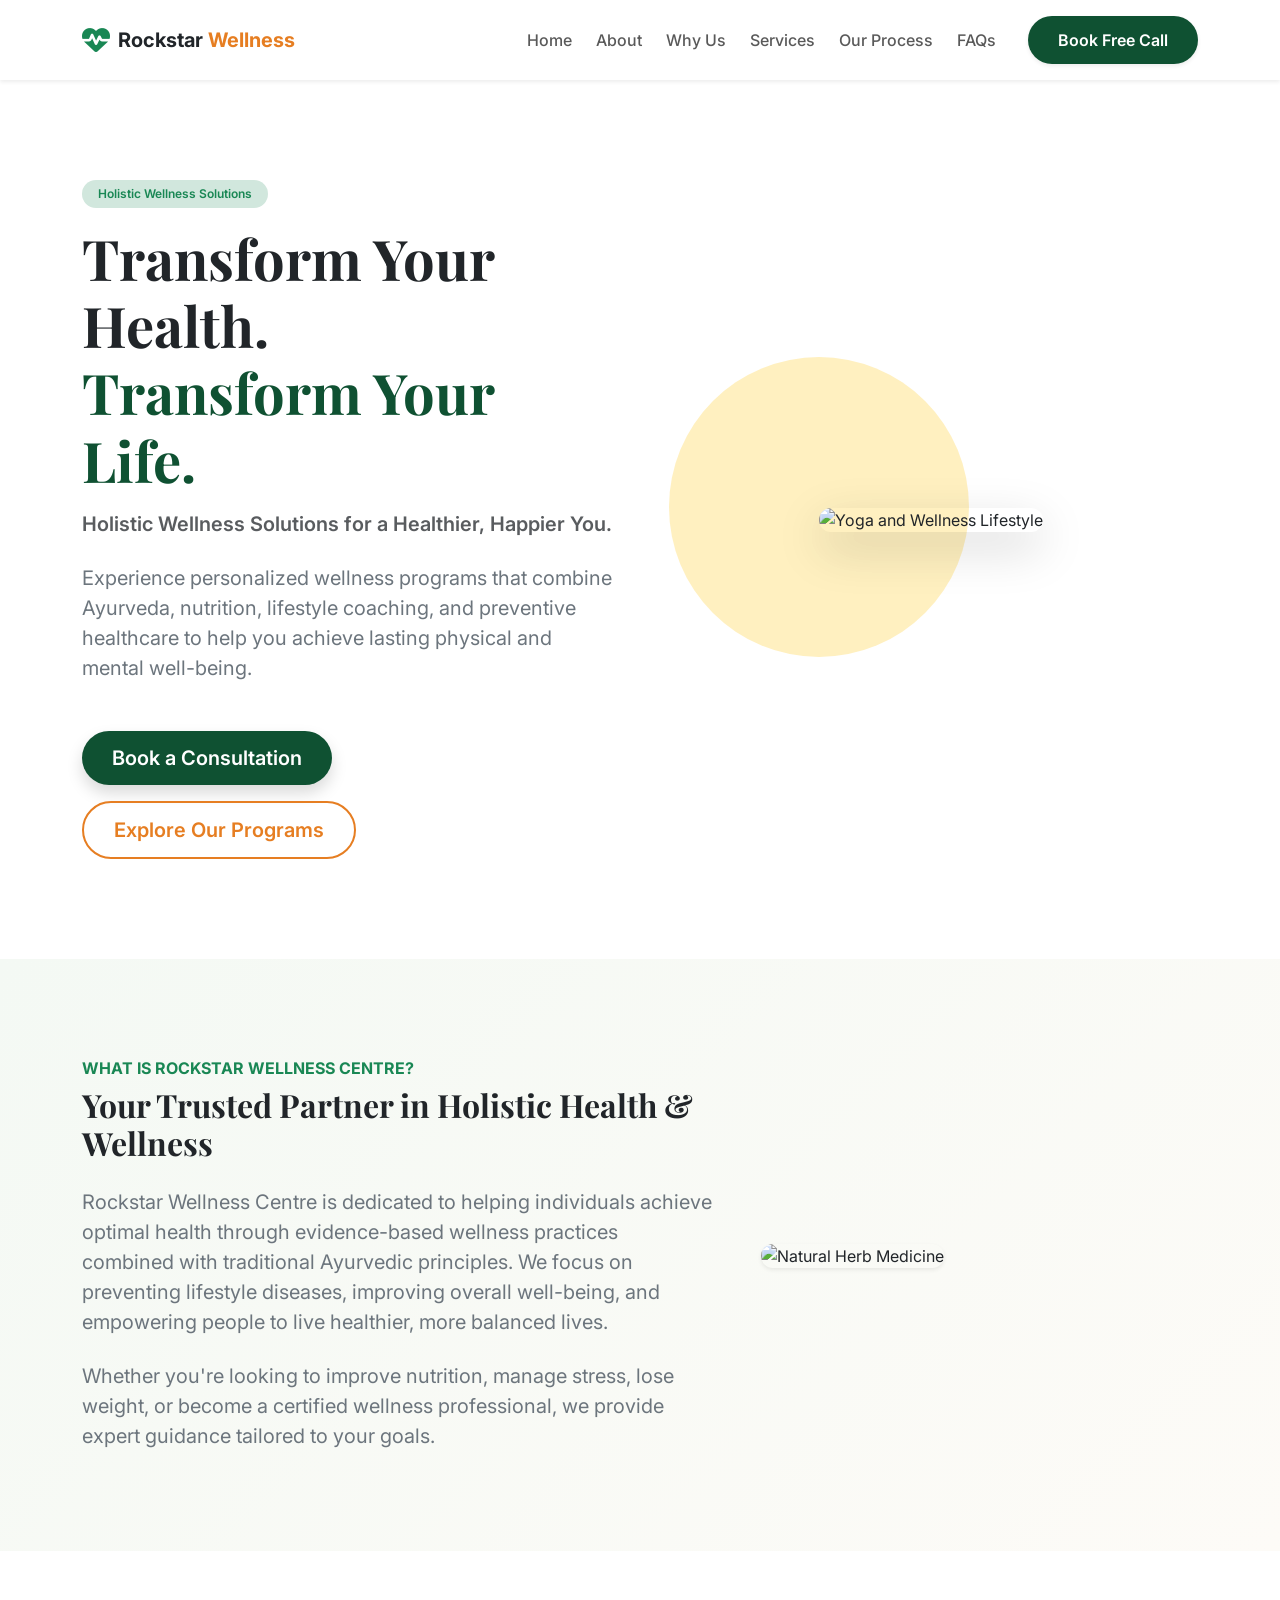
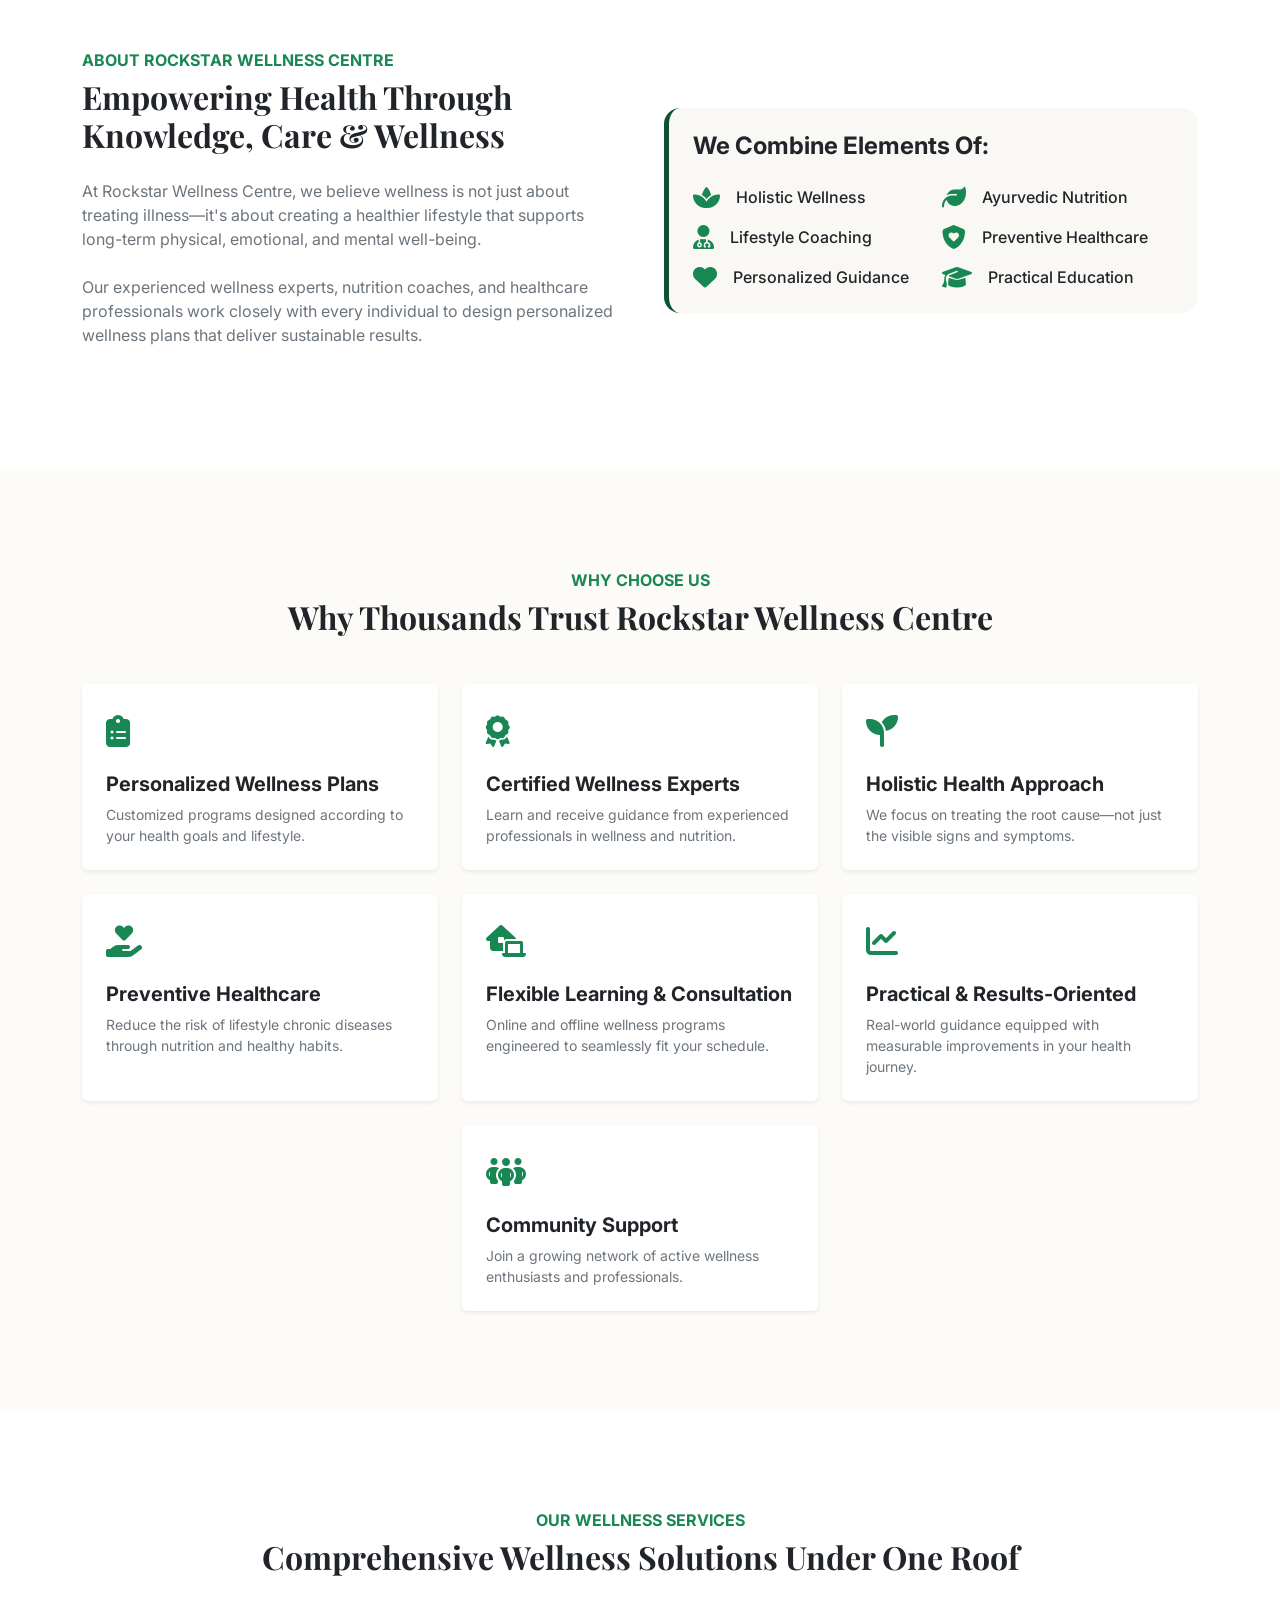
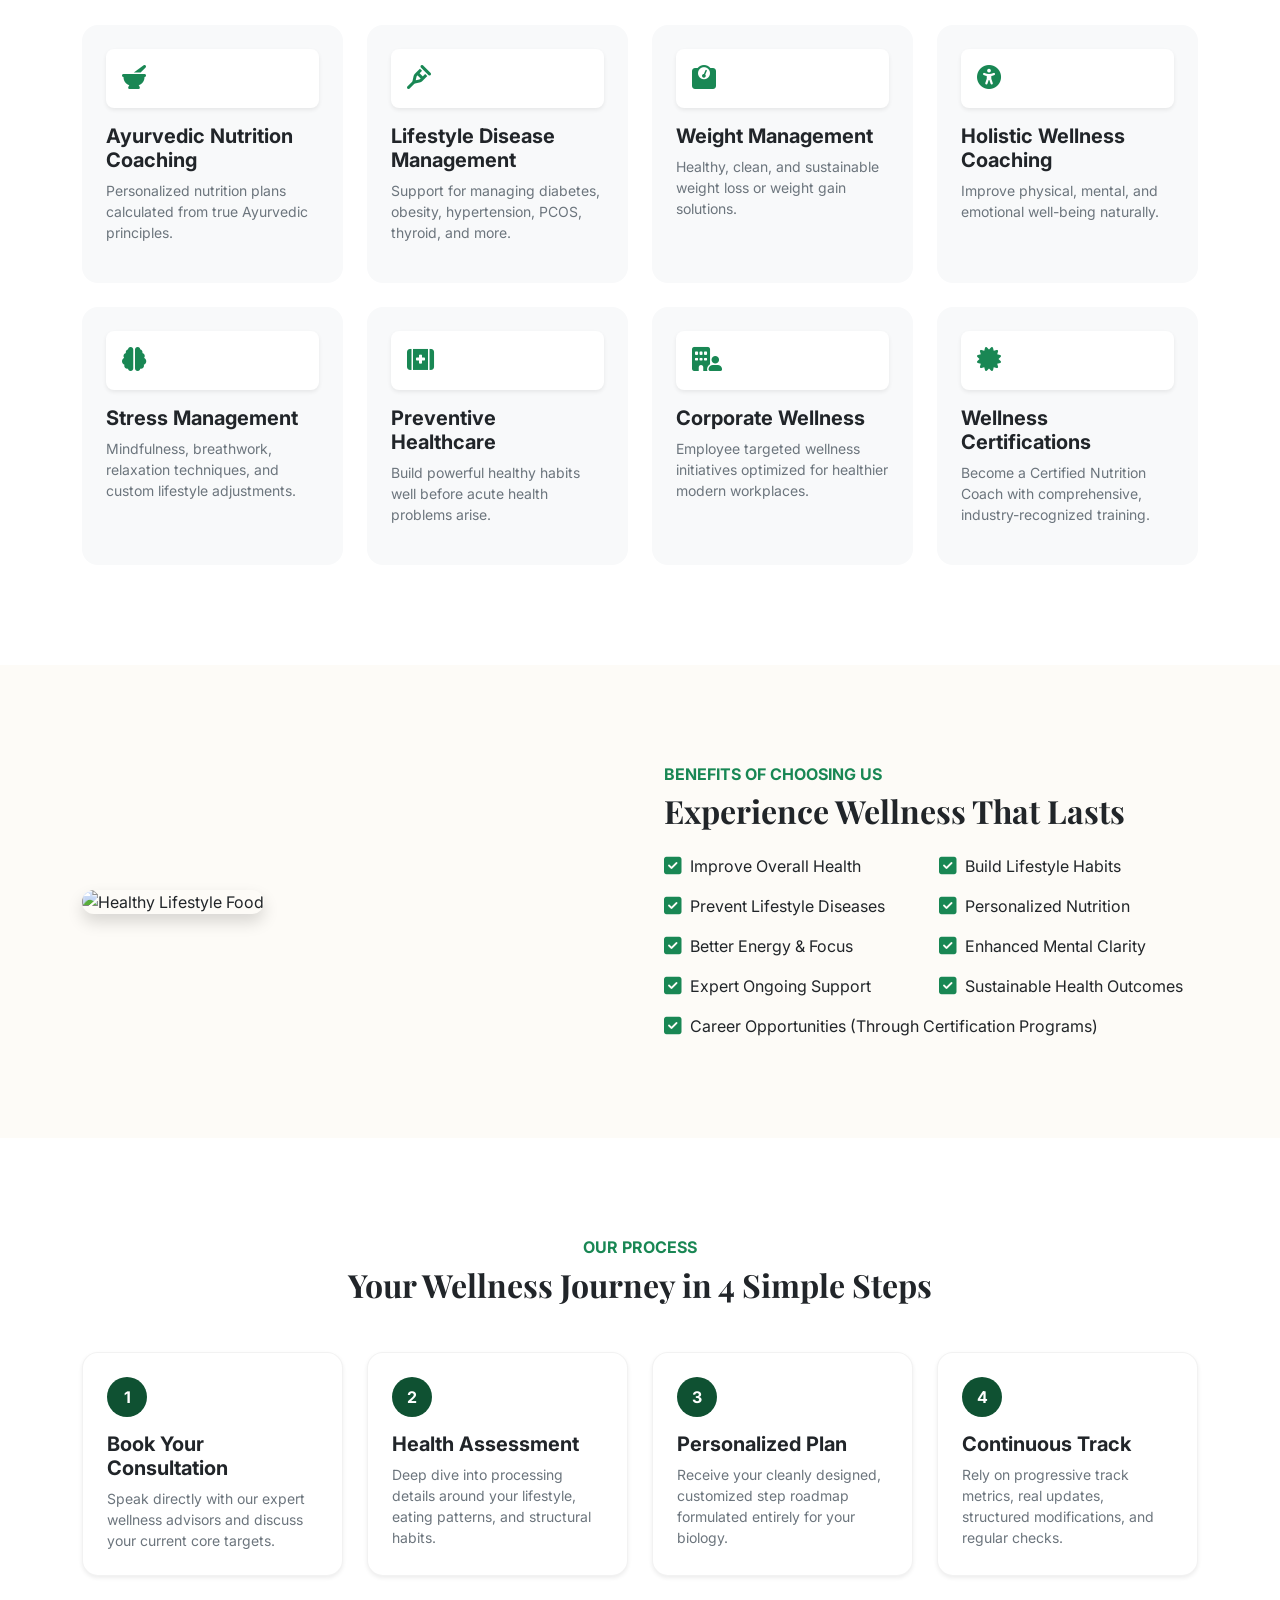
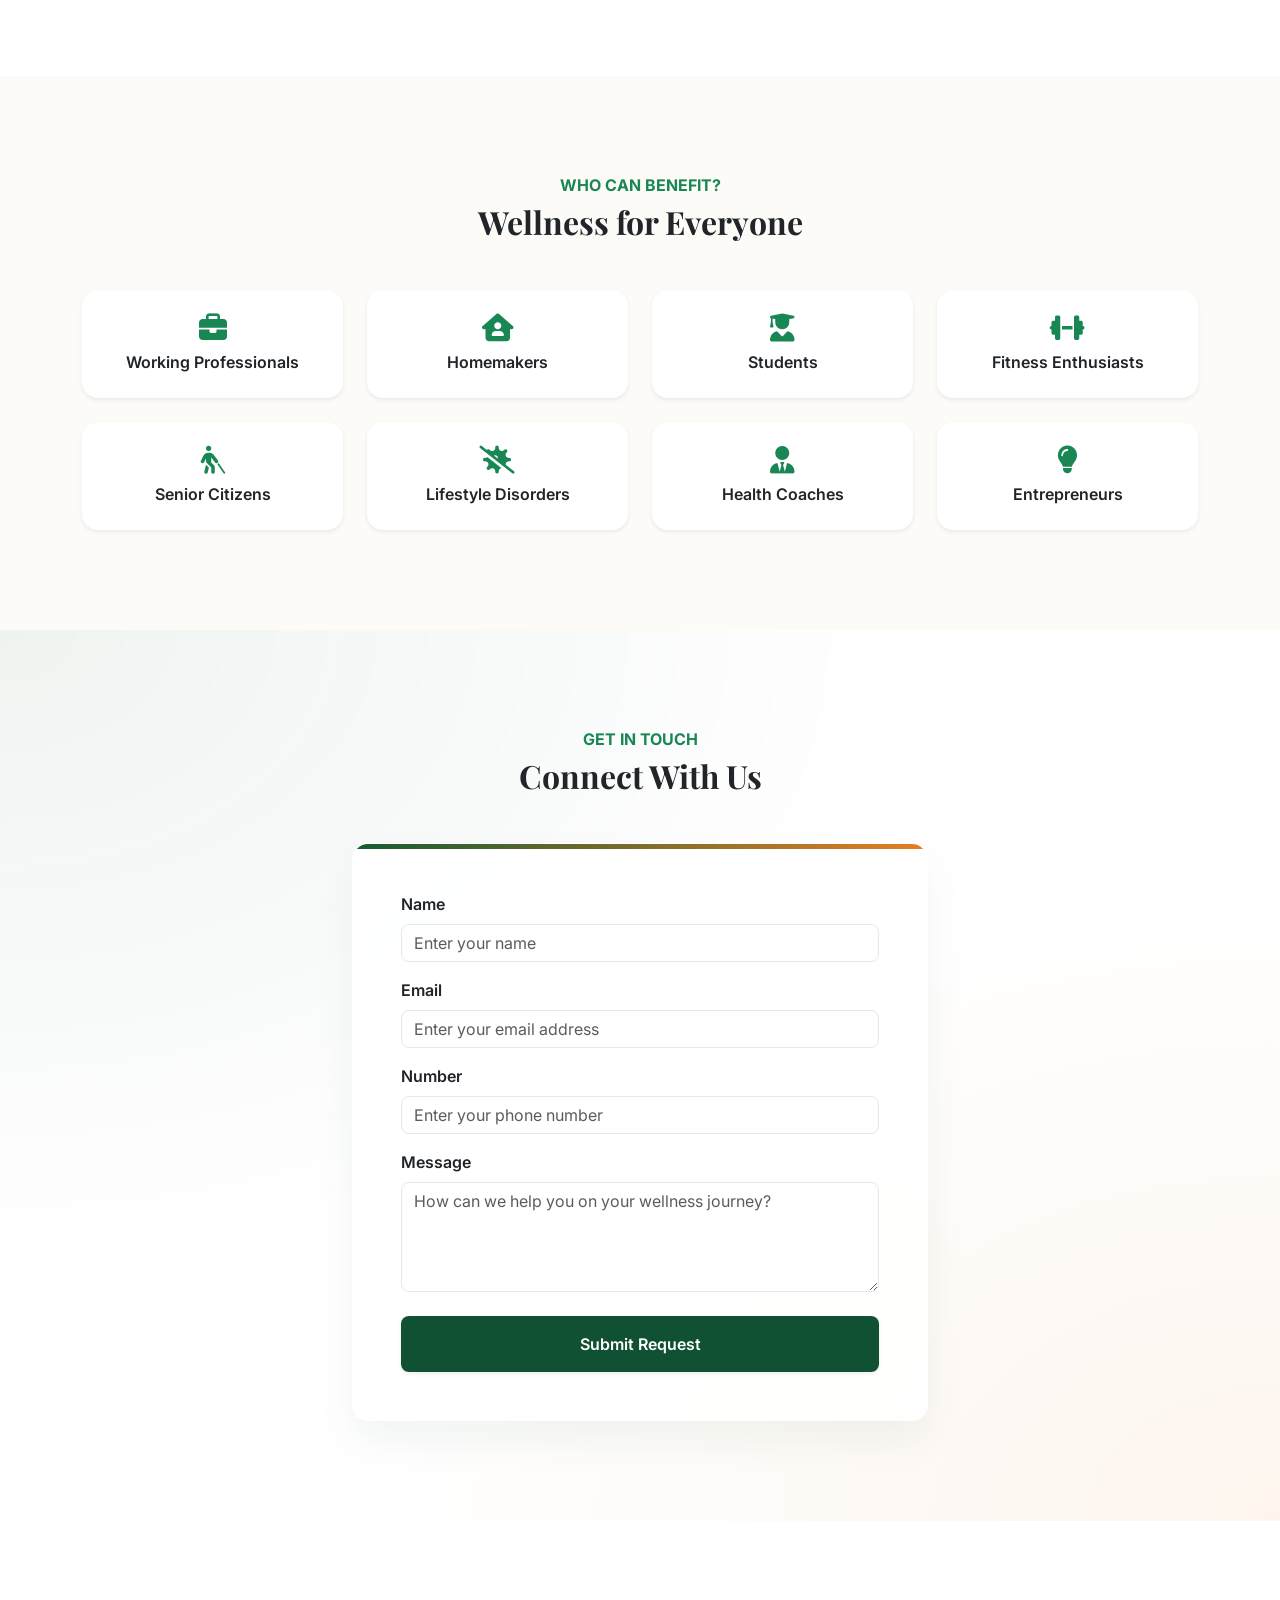
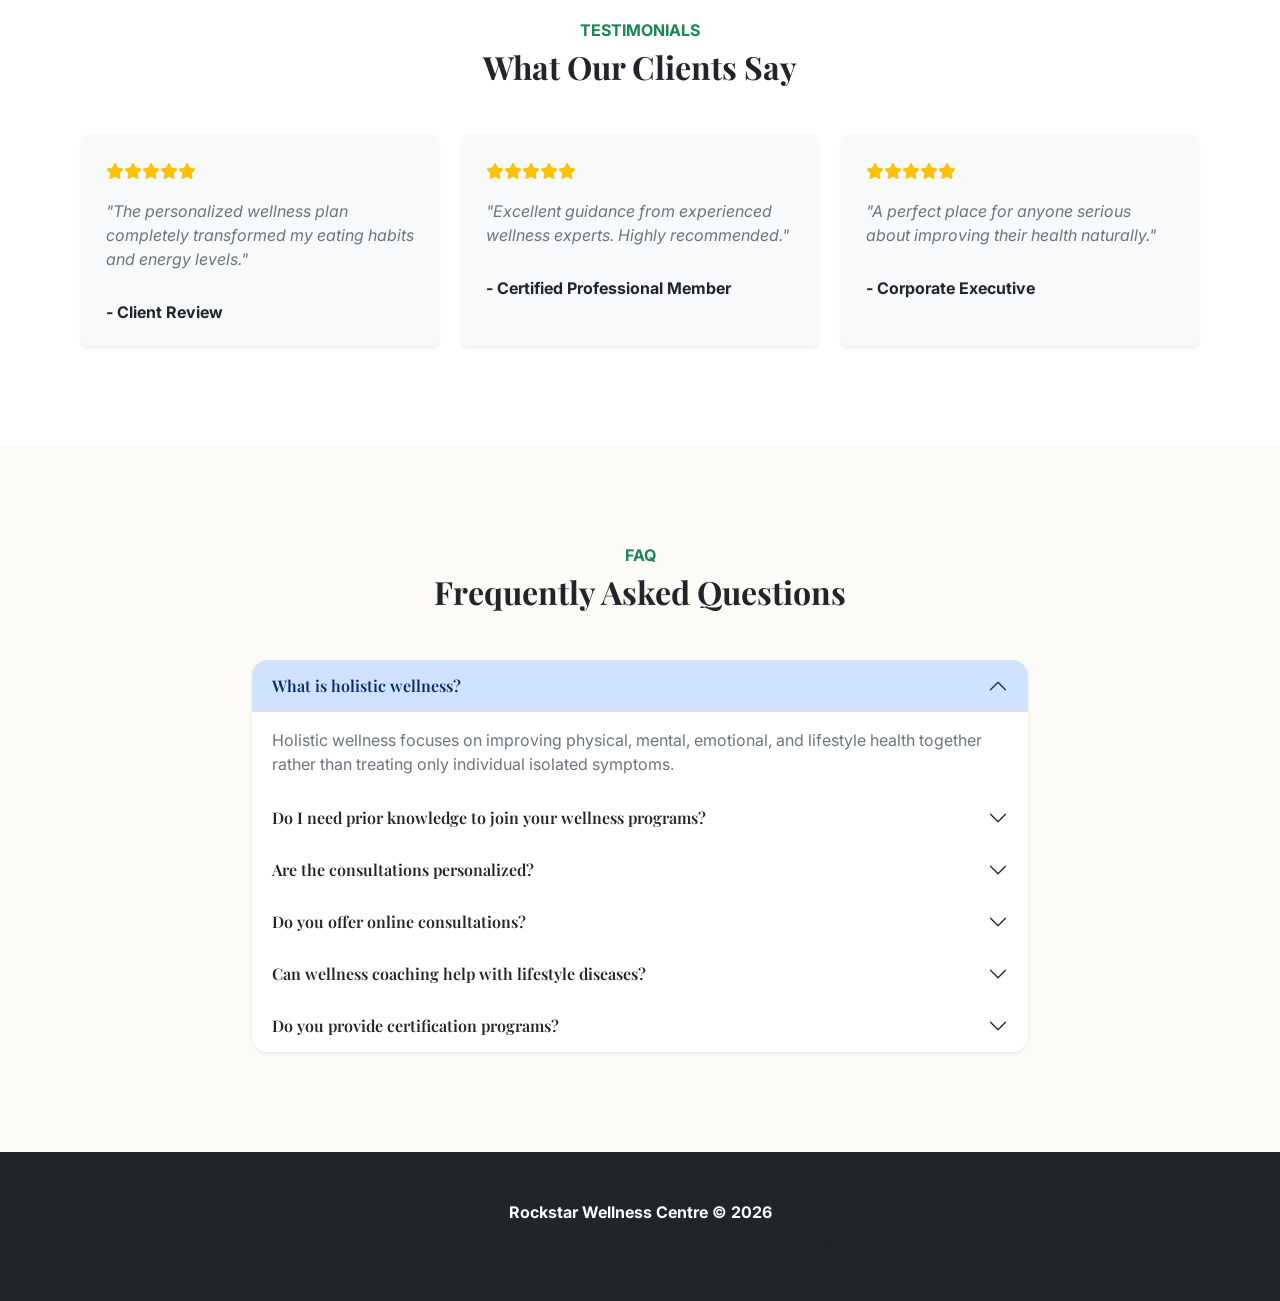
==== index.html @ 86c777b0 "added favicon" ====
<!DOCTYPE html>
<html lang="en">
<head>
    <meta charset="UTF-8">
    <meta name="viewport" content="width=device-width, initial-scale=1.0">
    <title>Rockstar Wellness Centre | Holistic Health & Wellness</title>
    
    <!-- Bootstrap 5.3 CSS -->
    <link href="https://cdn.jsdelivr.net/npm/bootstrap@5.3.3/dist/css/bootstrap.min.css" rel="stylesheet">

    <link rel="favicon" href="./img/healthcare.png" type="image/png">
    
    <!-- Google Fonts: Inter & Playfair Display for a premium health aesthetic -->
    <link rel="preconnect" href="https://fonts.googleapis.com">
    <link rel="preconnect" href="https://fonts.gstatic.com" crossorigin>
    <link href="https://fonts.googleapis.com/css2?family=Inter:wght@300;400;500;600;700&family=Playfair+Display:ital,wght@0,600;0,700;1,400&display=swap" rel="stylesheet">
    
    <!-- Font Awesome Icons -->
    <link rel="stylesheet" href="https://cdnjs.cloudflare.com/ajax/libs/font-awesome/6.5.1/css/all.min.css">
    <link rel="stylesheet" href="style.css">
    
    <!-- Animate.css -->
    <link rel="stylesheet" href="https://cdnjs.cloudflare.com/ajax/libs/animate.css/4.1.1/animate.min.css"/>

   
</head>
<body>

    <!-- Sticky Navigation Bar -->
    <nav class="navbar navbar-expand-lg navbar-light bg-white sticky-top shadow-sm py-3">
        <div class="container">
            <a class="navbar-brand d-flex align-items-center" href="#">
                <i class="fa-solid fa-heart-pulse text-success me-2 fs-3"></i>
                <span class="fw-bold tracking-tight text-dark">Rockstar <span style="color: var(--accent-amber);">Wellness</span></span>
            </a>
            <button class="navbar-toggler" type="button" data-bs-toggle="collapse" data-bs-target="#mainNavbar">
                <span class="navbar-toggler-icon"></span>
            </button>
            <div class="collapse navbar-collapse" id="mainNavbar">
                <ul class="navbar-nav ms-auto mb-2 mb-lg-0 fw-medium gap-2">
                    <li class="nav-item"><a class="nav-link" href="#hero">Home</a></li>
                    <li class="nav-item"><a class="nav-link" href="#about">About</a></li>
                    <li class="nav-item"><a class="nav-link" href="#why-choose">Why Us</a></li>
                    <li class="nav-item"><a class="nav-link" href="#services">Services</a></li>
                    <li class="nav-item"><a class="nav-link" href="#process">Our Process</a></li>
                    <li class="nav-item"><a class="nav-link" href="#faqs">FAQs</a></li>
                </ul>
                <a href="#contact" class="btn btn-primary-teal ms-lg-4 shadow-sm">Book Free Call</a>
            </div>
        </div>
    </nav>

    <!-- SECTION 1: HERO SECTION -->
    <section id="hero" class="section-padding bg-white d-flex align-items-center" style="min-height: 85vh;">
        <div class="container">
            <div class="row align-items-center g-5">
                <div class="col-lg-6 animate__animated animate__fadeInLeft">
                    <span class="badge bg-success-subtle text-success px-3 py-2 rounded-pill uppercase fw-semibold mb-3">Holistic Wellness Solutions</span>
                    <h1 class="display-4 text-dark mb-3">Transform Your Health. <br><span style="color: var(--primary-teal)">Transform Your Life.</span></h1>
                    <p class="lead fw-semibold text-muted mb-4">Holistic Wellness Solutions for a Healthier, Happier You.</p>
                    <p class="text-secondary mb-5 fs-5">Experience personalized wellness programs that combine Ayurveda, nutrition, lifestyle coaching, and preventive healthcare to help you achieve lasting physical and mental well-being.</p>
                    <div class="d-flex flex-wrap gap-3">
                        <a href="#process" class="btn btn-primary-teal btn-lg shadow">Book a Consultation</a>
                        <a href="#services" class="btn btn-outline-amber btn-lg">Explore Our Programs</a>
                    </div>
                </div>
                <div class="col-lg-6 text-center animate__animated animate__fadeInRight">
                    <div class="position-relative d-inline-block">
                        <!-- Modern geometric layout element mimicking modern healthcare platforms -->
                        <div class="position-absolute top-0 start-0 translate-middle bg-warning opacity-25 rounded-circle p-5 filter blur" style="width: 300px; height: 300px; z-index: 1;"></div>
                        <img src="https://images.unsplash.com/photo-1544367567-0f2fcb009e0b?auto=format&fit=crop&w=800&q=80" alt="Yoga and Wellness Lifestyle" class="img-fluid rounded-4 shadow-lg position-relative" style="z-index: 2; max-height: 500px; object-fit: cover;">
                    </div>
                </div>
            </div>
        </div>
    </section>

    <!-- SECTION 2: WHAT IS ROCKSTAR WELLNESS CENTRE -->
    <section class="section-padding" style="background: linear-gradient(135deg, #f4f9f4 0%, var(--soft-bg) 100%);">
        <div class="container">
            <div class="row align-items-center g-5">
                <div class="col-lg-5 order-lg-2">
                    <img src="https://images.unsplash.com/photo-1512290923902-8a9f81dc236c?auto=format&fit=crop&w=600&q=80" alt="Natural Herb Medicine" class="img-fluid rounded-4 shadow-sm">
                </div>
                <div class="col-lg-7 order-lg-1">
                    <h6 class="text-success text-uppercase fw-bold mb-2">What is Rockstar Wellness Centre?</h6>
                    <h2 class="mb-4">Your Trusted Partner in Holistic Health & Wellness</h2>
                    <p class="text-secondary fs-5 mb-4">Rockstar Wellness Centre is dedicated to helping individuals achieve optimal health through evidence-based wellness practices combined with traditional Ayurvedic principles. We focus on preventing lifestyle diseases, improving overall well-being, and empowering people to live healthier, more balanced lives.</p>
                    <p class="text-secondary fs-5 mb-0">Whether you're looking to improve nutrition, manage stress, lose weight, or become a certified wellness professional, we provide expert guidance tailored to your goals.</p>
                </div>
            </div>
        </div>
    </section>

    <!-- SECTION 3: ABOUT -->
    <section id="about" class="section-padding bg-white">
        <div class="container">
            <div class="row align-items-center g-5">
                <div class="col-lg-6">
                    <h6 class="text-success text-uppercase fw-bold mb-2">About Rockstar Wellness Centre</h6>
                    <h2 class="mb-4">Empowering Health Through Knowledge, Care & Wellness</h2>
                    <p class="text-secondary mb-4">At Rockstar Wellness Centre, we believe wellness is not just about treating illness—it's about creating a healthier lifestyle that supports long-term physical, emotional, and mental well-being.</p>
                    <p class="text-secondary mb-4">Our experienced wellness experts, nutrition coaches, and healthcare professionals work closely with every individual to design personalized wellness plans that deliver sustainable results.</p>
                </div>
                <div class="col-lg-6">
                    <div class="p-4 rounded-4" style="background-color: #faf8f5; border-left: 5px solid var(--primary-teal);">
                        <h4 class="mb-4 text-dark fw-bold">We Combine Elements Of:</h4>
                        <div class="row g-3">
                            <div class="col-sm-6 d-flex align-items-center gap-3">
                                <i class="fa-solid fa-spa text-success fs-4"></i> <span class="fw-medium">Holistic Wellness</span>
                            </div>
                            <div class="col-sm-6 d-flex align-items-center gap-3">
                                <i class="fa-solid fa-leaf text-success fs-4"></i> <span class="fw-medium">Ayurvedic Nutrition</span>
                            </div>
                            <div class="col-sm-6 d-flex align-items-center gap-3">
                                <i class="fa-solid fa-user-doctor text-success fs-4"></i> <span class="fw-medium">Lifestyle Coaching</span>
                            </div>
                            <div class="col-sm-6 d-flex align-items-center gap-3">
                                <i class="fa-solid fa-shield-heart text-success fs-4"></i> <span class="fw-medium">Preventive Healthcare</span>
                            </div>
                            <div class="col-sm-6 d-flex align-items-center gap-3">
                                <i class="fa-solid fa-heart text-success fs-4"></i> <span class="fw-medium">Personalized Guidance</span>
                            </div>
                            <div class="col-sm-6 d-flex align-items-center gap-3">
                                <i class="fa-solid fa-graduation-cap text-success fs-4"></i> <span class="fw-medium">Practical Education</span>
                            </div>
                        </div>
                    </div>
                </div>
            </div>
        </div>
    </section>

    <!-- SECTION 4: WHY CHOOSE US -->
    <section id="why-choose" class="section-padding" style="background-color: var(--soft-bg);">
        <div class="container">
            <div class="text-center max-w-2xl mx-auto mb-5">
                <h6 class="text-success text-uppercase fw-bold mb-2">Why Choose Us</h6>
                <h2 class="mb-3">Why Thousands Trust Rockstar Wellness Centre</h2>
            </div>
            <div class="row g-4">
                <!-- Card 1 -->
                <div class="col-md-4 col-sm-6">
                    <div class="card h-100 p-4 border-0 shadow-sm hover-lift">
                        <div class="text-success mb-3 fs-2"><i class="fa-solid fa-clipboard-list"></i></div>
                        <h5 class="fw-bold">Personalized Wellness Plans</h5>
                        <p class="text-secondary small mb-0">Customized programs designed according to your health goals and lifestyle.</p>
                    </div>
                </div>
                <!-- Card 2 -->
                <div class="col-md-4 col-sm-6">
                    <div class="card h-100 p-4 border-0 shadow-sm hover-lift">
                        <div class="text-success mb-3 fs-2"><i class="fa-solid fa-award"></i></div>
                        <h5 class="fw-bold">Certified Wellness Experts</h5>
                        <p class="text-secondary small mb-0">Learn and receive guidance from experienced professionals in wellness and nutrition.</p>
                    </div>
                </div>
                <!-- Card 3 -->
                <div class="col-md-4 col-sm-6">
                    <div class="card h-100 p-4 border-0 shadow-sm hover-lift">
                        <div class="text-success mb-3 fs-2"><i class="fa-solid fa-seedling"></i></div>
                        <h5 class="fw-bold">Holistic Health Approach</h5>
                        <p class="text-secondary small mb-0">We focus on treating the root cause—not just the visible signs and symptoms.</p>
                    </div>
                </div>
                <!-- Card 4 -->
                <div class="col-md-4 col-sm-6">
                    <div class="card h-100 p-4 border-0 shadow-sm hover-lift">
                        <div class="text-success mb-3 fs-2"><i class="fa-solid fa-hand-holding-heart"></i></div>
                        <h5 class="fw-bold">Preventive Healthcare</h5>
                        <p class="text-secondary small mb-0">Reduce the risk of lifestyle chronic diseases through nutrition and healthy habits.</p>
                    </div>
                </div>
                <!-- Card 5 -->
                <div class="col-md-4 col-sm-6">
                    <div class="card h-100 p-4 border-0 shadow-sm hover-lift">
                        <div class="text-success mb-3 fs-2"><i class="fa-solid fa-laptop-house"></i></div>
                        <h5 class="fw-bold">Flexible Learning & Consultation</h5>
                        <p class="text-secondary small mb-0">Online and offline wellness programs engineered to seamlessly fit your schedule.</p>
                    </div>
                </div>
                <!-- Card 6 -->
                <div class="col-md-4 col-sm-6">
                    <div class="card h-100 p-4 border-0 shadow-sm hover-lift">
                        <div class="text-success mb-3 fs-2"><i class="fa-solid fa-chart-line"></i></div>
                        <h5 class="fw-bold">Practical & Results-Oriented</h5>
                        <p class="text-secondary small mb-0">Real-world guidance equipped with measurable improvements in your health journey.</p>
                    </div>
                </div>
            </div>
            <div class="row justify-content-center mt-4">
                <!-- Card 7 Center Optimized Balance -->
                <div class="col-md-4 col-sm-6">
                    <div class="card h-100 p-4 border-0 shadow-sm hover-lift">
                        <div class="text-success mb-3 fs-2"><i class="fa-盛り fa-users"></i><i class="fa-solid fa-people-group"></i></div>
                        <h5 class="fw-bold">Community Support</h5>
                        <p class="text-secondary small mb-0">Join a growing network of active wellness enthusiasts and professionals.</p>
                    </div>
                </div>
            </div>
        </div>
    </section>

    <!-- SECTION 5: SERVICES -->
    <section id="services" class="section-padding bg-white">
        <div class="container">
            <div class="text-center mb-5">
                <h6 class="text-success text-uppercase fw-bold mb-2">Our Wellness Services</h6>
                <h2 class="mb-3">Comprehensive Wellness Solutions Under One Roof</h2>
            </div>
            <div class="row g-4">
                <!-- Service Card 1 -->
                <div class="col-lg-3 col-md-6">
                    <div class="card h-100 border-0 bg-light p-4 rounded-4 hover-lift">
                        <div class="p-3 bg-white d-inline-block rounded-3 shadow-sm text-success mb-3"><i class="fa-solid fa-mortar-pestle fs-4"></i></div>
                        <h5 class="fw-bold">Ayurvedic Nutrition Coaching</h5>
                        <p class="text-secondary small">Personalized nutrition plans calculated from true Ayurvedic principles.</p>
                    </div>
                </div>
                <!-- Service Card 2 -->
                <div class="col-lg-3 col-md-6">
                    <div class="card h-100 border-0 bg-light p-4 rounded-4 hover-lift">
                        <div class="p-3 bg-white d-inline-block rounded-3 shadow-sm text-success mb-3"><i class="fa-solid fa-crutch fs-4"></i></div>
                        <h5 class="fw-bold">Lifestyle Disease Management</h5>
                        <p class="text-secondary small">Support for managing diabetes, obesity, hypertension, PCOS, thyroid, and more.</p>
                    </div>
                </div>
                <!-- Service Card 3 -->
                <div class="col-lg-3 col-md-6">
                    <div class="card h-100 border-0 bg-light p-4 rounded-4 hover-lift">
                        <div class="p-3 bg-white d-inline-block rounded-3 shadow-sm text-success mb-3"><i class="fa-solid fa-weight-scale fs-4"></i></div>
                        <h5 class="fw-bold">Weight Management</h5>
                        <p class="text-secondary small">Healthy, clean, and sustainable weight loss or weight gain solutions.</p>
                    </div>
                </div>
                <!-- Service Card 4 -->
                <div class="col-lg-3 col-md-6">
                    <div class="card h-100 border-0 bg-light p-4 rounded-4 hover-lift">
                        <div class="p-3 bg-white d-inline-block rounded-3 shadow-sm text-success mb-3"><i class="fa-solid fa-universal-access fs-4"></i></div>
                        <h5 class="fw-bold">Holistic Wellness Coaching</h5>
                        <p class="text-secondary small">Improve physical, mental, and emotional well-being naturally.</p>
                    </div>
                </div>
                <!-- Service Card 5 -->
                <div class="col-lg-3 col-md-6">
                    <div class="card h-100 border-0 bg-light p-4 rounded-4 hover-lift">
                        <div class="p-3 bg-white d-inline-block rounded-3 shadow-sm text-success mb-3"><i class="fa-solid fa-brain fs-4"></i></div>
                        <h5 class="fw-bold">Stress Management</h5>
                        <p class="text-secondary small">Mindfulness, breathwork, relaxation techniques, and custom lifestyle adjustments.</p>
                    </div>
                </div>
                <!-- Service Card 6 -->
                <div class="col-lg-3 col-md-6">
                    <div class="card h-100 border-0 bg-light p-4 rounded-4 hover-lift">
                        <div class="p-3 bg-white d-inline-block rounded-3 shadow-sm text-success mb-3"><i class="fa-solid fa-kit-medical fs-4"></i></div>
                        <h5 class="fw-bold">Preventive Healthcare</h5>
                        <p class="text-secondary small">Build powerful healthy habits well before acute health problems arise.</p>
                    </div>
                </div>
                <!-- Service Card 7 -->
                <div class="col-lg-3 col-md-6">
                    <div class="card h-100 border-0 bg-light p-4 rounded-4 hover-lift">
                        <div class="p-3 bg-white d-inline-block rounded-3 shadow-sm text-success mb-3"><i class="fa-solid fa-building-user fs-4"></i></div>
                        <h5 class="fw-bold">Corporate Wellness</h5>
                        <p class="text-secondary small">Employee targeted wellness initiatives optimized for healthier modern workplaces.</p>
                    </div>
                </div>
                <!-- Service Card 8 -->
                <div class="col-lg-3 col-md-6">
                    <div class="card h-100 border-0 bg-light p-4 rounded-4 hover-lift">
                        <div class="p-3 bg-white d-inline-block rounded-3 shadow-sm text-success mb-3"><i class="fa-solid fa-certificate fs-4"></i></div>
                        <h5 class="fw-bold">Wellness Certifications</h5>
                        <p class="text-secondary small">Become a Certified Nutrition Coach with comprehensive, industry-recognized training.</p>
                    </div>
                </div>
            </div>
        </div>
    </section>

    <!-- SECTION 6: BENEFITS -->
    <section class="section-padding" style="background-color: var(--soft-bg);">
        <div class="container">
            <div class="row align-items-center g-5">
                <div class="col-lg-6">
                    <img src="https://images.unsplash.com/photo-1571019613454-1cb2f99b2d8b?auto=format&fit=crop&w=800&q=80" alt="Healthy Lifestyle Food" class="img-fluid rounded-4 shadow">
                </div>
                <div class="col-lg-6">
                    <h6 class="text-success text-uppercase fw-bold mb-2">Benefits of Choosing Us</h6>
                    <h2 class="mb-4">Experience Wellness That Lasts</h2>
                    <div class="row g-3">
                        <div class="col-md-6 d-flex align-items-center gap-2"><i class="fa-solid fa-square-check text-success fs-5"></i> <span>Improve Overall Health</span></div>
                        <div class="col-md-6 d-flex align-items-center gap-2"><i class="fa-solid fa-square-check text-success fs-5"></i> <span>Build Lifestyle Habits</span></div>
                        <div class="col-md-6 d-flex align-items-center gap-2"><i class="fa-solid fa-square-check text-success fs-5"></i> <span>Prevent Lifestyle Diseases</span></div>
                        <div class="col-md-6 d-flex align-items-center gap-2"><i class="fa-solid fa-square-check text-success fs-5"></i> <span>Personalized Nutrition</span></div>
                        <div class="col-md-6 d-flex align-items-center gap-2"><i class="fa-solid fa-square-check text-success fs-5"></i> <span>Better Energy & Focus</span></div>
                        <div class="col-md-6 d-flex align-items-center gap-2"><i class="fa-solid fa-square-check text-success fs-5"></i> <span>Enhanced Mental Clarity</span></div>
                        <div class="col-md-6 d-flex align-items-center gap-2"><i class="fa-solid fa-square-check text-success fs-5"></i> <span>Expert Ongoing Support</span></div>
                        <div class="col-md-6 d-flex align-items-center gap-2"><i class="fa-solid fa-square-check text-success fs-5"></i> <span>Sustainable Health Outcomes</span></div>
                    </div>
                    <div class="d-flex align-items-center gap-2 mt-3"><i class="fa-solid fa-square-check text-success fs-5"></i> <span>Career Opportunities (Through Certification Programs)</span></div>
                </div>
            </div>
        </div>
    </section>

    <!-- SECTION 7: OUR PROCESS -->
    <section id="process" class="section-padding bg-white">
        <div class="container">
            <div class="text-center mb-5">
                <h6 class="text-success text-uppercase fw-bold mb-2">Our Process</h6>
                <h2 class="mb-3">Your Wellness Journey in 4 Simple Steps</h2>
            </div>
            <div class="row g-4">
                <div class="col-lg-3 col-sm-6">
                    <div class="process-card p-4 h-100 shadow-sm">
                        <div class="step-badge">1</div>
                        <h5 class="fw-bold">Book Your Consultation</h5>
                        <p class="text-secondary small mb-0">Speak directly with our expert wellness advisors and discuss your current core targets.</p>
                    </div>
                </div>
                <div class="col-lg-3 col-sm-6">
                    <div class="process-card p-4 h-100 shadow-sm">
                        <div class="step-badge">2</div>
                        <h5 class="fw-bold">Health Assessment</h5>
                        <p class="text-secondary small mb-0">Deep dive into processing details around your lifestyle, eating patterns, and structural habits.</p>
                    </div>
                </div>
                <div class="col-lg-3 col-sm-6">
                    <div class="process-card p-4 h-100 shadow-sm">
                        <div class="step-badge">3</div>
                        <h5 class="fw-bold">Personalized Plan</h5>
                        <p class="text-secondary small mb-0">Receive your cleanly designed, customized step roadmap formulated entirely for your biology.</p>
                    </div>
                </div>
                <div class="col-lg-3 col-sm-6">
                    <div class="process-card p-4 h-100 shadow-sm">
                        <div class="step-badge">4</div>
                        <h5 class="fw-bold">Continuous Track</h5>
                        <p class="text-secondary small mb-0">Rely on progressive track metrics, real updates, structured modifications, and regular checks.</p>
                    </div>
                </div>
            </div>
        </div>
    </section>

    <!-- SECTION 8: WHO CAN BENEFIT -->
    <section class="section-padding" style="background-color: var(--soft-bg);">
        <div class="container">
            <div class="text-center mb-5">
                <h6 class="text-success text-uppercase fw-bold mb-2">Who Can Benefit?</h6>
                <h2>Wellness for Everyone</h2>
            </div>
            <div class="row row-cols-2 row-cols-md-4 g-4 text-center">
                <div class="col"><div class="bg-white p-4 rounded-4 shadow-sm h-100 d-flex flex-column align-items-center justify-content-center hover-lift"><i class="fa-solid fa-briefcase text-success fs-3 mb-2"></i><span class="fw-semibold">Working Professionals</span></div></div>
                <div class="col"><div class="bg-white p-4 rounded-4 shadow-sm h-100 d-flex flex-column align-items-center justify-content-center hover-lift"><i class="fa-solid fa-house-user text-success fs-3 mb-2"></i><span class="fw-semibold">Homemakers</span></div></div>
                <div class="col"><div class="bg-white p-4 rounded-4 shadow-sm h-100 d-flex flex-column align-items-center justify-content-center hover-lift"><i class="fa-solid fa-user-graduate text-success fs-3 mb-2"></i><span class="fw-semibold">Students</span></div></div>
                <div class="col"><div class="bg-white p-4 rounded-4 shadow-sm h-100 d-flex flex-column align-items-center justify-content-center hover-lift"><i class="fa-solid fa-dumbbell text-success fs-3 mb-2"></i><span class="fw-semibold">Fitness Enthusiasts</span></div></div>
                <div class="col"><div class="bg-white p-4 rounded-4 shadow-sm h-100 d-flex flex-column align-items-center justify-content-center hover-lift"><i class="fa-solid fa-blind text-success fs-3 mb-2"></i><span class="fw-semibold">Senior Citizens</span></div></div>
                <div class="col"><div class="bg-white p-4 rounded-4 shadow-sm h-100 d-flex flex-column align-items-center justify-content-center hover-lift"><i class="fa-solid fa-virus-slash text-success fs-3 mb-2"></i><span class="fw-semibold">Lifestyle Disorders</span></div></div>
                <div class="col"><div class="bg-white p-4 rounded-4 shadow-sm h-100 d-flex flex-column align-items-center justify-content-center hover-lift"><i class="fa-solid fa-user-tie text-success fs-3 mb-2"></i><span class="fw-semibold">Health Coaches</span></div></div>
                <div class="col"><div class="bg-white p-4 rounded-4 shadow-sm h-100 d-flex flex-column align-items-center justify-content-center hover-lift"><i class="fa-solid fa-lightbulb text-success fs-3 mb-2"></i><span class="fw-semibold">Entrepreneurs</span></div></div>
            </div>
        </div>
    </section>

    <!-- form code start -->

    <section id="contact-section" class="section-padding bg-white">
        <div class="container" style="max-width: 600px;">
            <div class="text-center mb-5">
                <h6 class="text-success text-uppercase fw-bold mb-2">Get In Touch</h6>
                <h2>Connect With Us</h2>
            </div>
            <div class="card p-4 p-md-5 border-0 shadow-sm rounded-4">
                <form id="leadForm">
                    <div class="mb-3">
                        <label for="userName" class="form-label fw-semibold">Name</label>
                        <input type="text" class="form-control rounded-3" id="userName" name="name" required placeholder="Enter your name">
                    </div>
                    <div class="mb-3">
                        <label for="userEmail" class="form-label fw-semibold">Email</label>
                        <input type="email" class="form-control rounded-3" id="userEmail" name="email" required placeholder="Enter your email address">
                    </div>
                    <div class="mb-3">
                        <label for="userNumber" class="form-label fw-semibold">Number</label>
                        <input type="tel" class="form-control rounded-3" id="userNumber" name="number" required placeholder="Enter your phone number">
                    </div>
                    <div class="mb-4">
                        <label for="userMessage" class="form-label fw-semibold">Message</label>
                        <textarea class="form-control rounded-3" id="userMessage" name="message" rows="4" required placeholder="How can we help you on your wellness journey?"></textarea>
                    </div>
                    <button type="submit" class="btn btn-primary-teal w-100 py-3 rounded-3 shadow-sm" id="submitBtn">Submit Request</button>
                </form>
                <div id="formResponse" class="mt-3 text-center d-none"></div>
            </div>
        </div>
    </section>

    <!-- SECTION 9: TESTIMONIALS -->
    <section class="section-padding bg-white">
        <div class="container">
            <div class="text-center mb-5">
                <h6 class="text-success text-uppercase fw-bold mb-2">Testimonials</h6>
                <h2>What Our Clients Say</h2>
            </div>
            <div class="row g-4">
                <div class="col-md-4">
                    <div class="card h-100 p-4 border-0 shadow-sm bg-light">
                        <div class="text-warning mb-3"><i class="fa-solid fa-star"></i><i class="fa-solid fa-star"></i><i class="fa-solid fa-star"></i><i class="fa-solid fa-star"></i><i class="fa-solid fa-star"></i></div>
                        <p class="fst-italic text-secondary">"The personalized wellness plan completely transformed my eating habits and energy levels."</p>
                        <h6 class="fw-bold mt-3 mb-0">- Client Review</h6>
                    </div>
                </div>
                <div class="col-md-4">
                    <div class="card h-100 p-4 border-0 shadow-sm bg-light">
                        <div class="text-warning mb-3"><i class="fa-solid fa-star"></i><i class="fa-solid fa-star"></i><i class="fa-solid fa-star"></i><i class="fa-solid fa-star"></i><i class="fa-solid fa-star"></i></div>
                        <p class="fst-italic text-secondary">"Excellent guidance from experienced wellness experts. Highly recommended."</p>
                        <h6 class="fw-bold mt-3 mb-0">- Certified Professional Member</h6>
                    </div>
                </div>
                <div class="col-md-4">
                    <div class="card h-100 p-4 border-0 shadow-sm bg-light">
                        <div class="text-warning mb-3"><i class="fa-solid fa-star"></i><i class="fa-solid fa-star"></i><i class="fa-solid fa-star"></i><i class="fa-solid fa-star"></i><i class="fa-solid fa-star"></i></div>
                        <p class="fst-italic text-secondary">"A perfect place for anyone serious about improving their health naturally."</p>
                        <h6 class="fw-bold mt-3 mb-0">- Corporate Executive</h6>
                    </div>
                </div>
            </div>
        </div>
    </section>

    <!-- SECTION 10: FREQUENTLY ASKED QUESTIONS -->
    <section id="faqs" class="section-padding" style="background-color: var(--soft-bg);">
        <div class="container" style="max-width: 800px;">
            <div class="text-center mb-5">
                <h6 class="text-success text-uppercase fw-bold mb-2">FAQ</h6>
                <h2>Frequently Asked Questions</h2>
            </div>
            <div class="accordion accordion-flush shadow-sm rounded-4 overflow-hidden" id="faqAccordion">
                
                <div class="accordion-item border-0">
                    <h2 class="accordion-header">
                        <button class="accordion-button fw-semibold" type="button" data-bs-toggle="collapse" data-bs-target="#faq1">
                            What is holistic wellness?
                        </button>
                    </h2>
                    <div id="faq1" class="accordion-collapse collapse show" data-bs-parent="#faqAccordion">
                        <div class="accordion-body text-secondary">
                            Holistic wellness focuses on improving physical, mental, emotional, and lifestyle health together rather than treating only individual isolated symptoms.
                        </div>
                    </div>
                </div>

                <div class="accordion-item border-0">
                    <h2 class="accordion-header">
                        <button class="accordion-button collapsed fw-semibold" type="button" data-bs-toggle="collapse" data-bs-target="#faq2">
                            Do I need prior knowledge to join your wellness programs?
                        </button>
                    </h2>
                    <div id="faq2" class="accordion-collapse collapse" data-bs-parent="#faqAccordion">
                        <div class="accordion-body text-secondary">
                            No. Our wellness programs are designed comprehensively for complete absolute beginners as well as practicing healthcare professionals.
                        </div>
                    </div>
                </div>

                <div class="accordion-item border-0">
                    <h2 class="accordion-header">
                        <button class="accordion-button collapsed fw-semibold" type="button" data-bs-toggle="collapse" data-bs-target="#faq3">
                            Are the consultations personalized?
                        </button>
                    </h2>
                    <div id="faq3" class="accordion-collapse collapse" data-bs-parent="#faqAccordion">
                        <div class="accordion-body text-secondary">
                            Yes. Every single custom layout strategy and routine optimization structure is built calculated entirely off your biological baseline dynamic.
                        </div>
                    </div>
                </div>

                <div class="accordion-item border-0">
                    <h2 class="accordion-header">
                        <button class="accordion-button collapsed fw-semibold" type="button" data-bs-toggle="collapse" data-bs-target="#faq4">
                            Do you offer online consultations?
                        </button>
                    </h2>
                    <div id="faq4" class="accordion-collapse collapse" data-bs-parent="#faqAccordion">
                        <div class="accordion-body text-secondary">
                            Yes. We provide comprehensive, accessible paths for online digital checkups and virtual coaching as well as local facility interactions.
                        </div>
                    </div>
                </div>

                <div class="accordion-item border-0">
                    <h2 class="accordion-header">
                        <button class="accordion-button collapsed fw-semibold" type="button" data-bs-toggle="collapse" data-bs-target="#faq5">
                            Can wellness coaching help with lifestyle diseases?
                        </button>
                    </h2>
                    <div id="faq5" class="accordion-collapse collapse" data-bs-parent="#faqAccordion">
                        <div class="accordion-body text-secondary">
                            Yes. Wellness coaching targets the active integration of routine habits designed to successfully support management tracks like obesity, thyroid processing, high blood sugar, and localized continuous stress in conjunction with essential conventional healthcare protocols.
                        </div>
                    </div>
                </div>

                <div class="accordion-item border-0">
                    <h2 class="accordion-header">
                        <button class="accordion-button collapsed fw-semibold" type="button" data-bs-toggle="collapse" data-bs-target="#faq6">
                            Do you provide certification programs?
                        </button>
                    </h2>
                    <div id="faq6" class="accordion-collapse collapse" data-bs-parent="#faqAccordion">
                        <div class="accordion-body text-secondary">
                            Yes. We feature dynamic, high-tier educational program certifications engineered specifically to support deep clinical integration and professional market paths.
                        </div>
                    </div>
                </div>

            </div>
        </div>
    </section>

    <!-- FOOTER LINKING IN CONTEXT TO SECTIONS -->
    <footer id="contact" class="bg-dark text-white py-5">
        <div class="container text-center">
            <p class="mb-2 fw-bold">Rockstar Wellness Centre &copy; 2026</p>
            <p class="small text-muted mb-0">Empowering Lifestyle Health Through Authentic, Knowledge-Driven, and Scalable Digital Systems.</p>
        </div>
    </footer>

    <!-- Bootstrap 5.3 Javascript Bundle with Popper -->
    <script src="https://cdn.jsdelivr.net/npm/bootstrap@5.3.3/dist/js/bootstrap.bundle.min.js"></script>
    <script src="./script.js"> </script>
</body>
</html>
---- style.css ----
:root {
    --primary-teal: #0f5132;
    --light-teal: #d1e7dd;
    --accent-amber: #e67e22;
    --dark-slate: #212529;
    --soft-bg: #fdfbf7;
}

html {
    scroll-behavior: smooth;
}

body {
    font-family: 'Inter', sans-serif;
    background-color: var(--soft-bg);
    color: var(--dark-slate);
    overflow-x: hidden;
}

h1,
h2,
h3,
.display-4 {
    font-family: 'Playfair Display', serif;
    font-weight: 700;
}

/* Utility Styles & Animations */
.hover-lift {
    transition: transform 0.3s ease, box-shadow 0.3s ease;
}

.hover-lift:hover {
    transform: translateY(-8px);
    box-shadow: 0 15px 30px rgba(0, 0, 0, 0.08) !important;
}

.btn-primary-teal {
    background-color: var(--primary-teal);
    color: white;
    border: none;
    padding: 12px 30px;
    border-radius: 50px;
    font-weight: 600;
    transition: all 0.3s ease;
}

.btn-primary-teal:hover {
    background-color: #0a3622;
    color: white;
    transform: scale(1.03);
}

.btn-outline-amber {
    border: 2px solid var(--accent-amber);
    color: var(--accent-amber);
    padding: 12px 30px;
    border-radius: 50px;
    font-weight: 600;
    transition: all 0.3s ease;
    background: transparent;
}

.btn-outline-amber:hover {
    background-color: var(--accent-amber);
    color: white;
    transform: scale(1.03);
}

.section-padding {
    padding: 100px 0;
}

/* Step Process Line styling */
.process-card {
    position: relative;
    background: #fff;
    border-radius: 16px;
    border: 1px solid rgba(0, 0, 0, 0.05);
}

.step-badge {
    background: var(--primary-teal);
    color: white;
    width: 40px;
    height: 40px;
    display: flex;
    align-items: center;
    justify-content: center;
    border-radius: 50%;
    font-weight: bold;
    margin-bottom: 15px;
}


/* Modern Eye-Catching Form Background and Container Setup */
#contact-section {
    /* Subtle modern abstract mesh background */
    background-color: #fdfbf7;
    background-image:
        radial-gradient(at 0% 0%, rgba(20, 92, 50, 0.07) 0px, transparent 50%),
        radial-gradient(at 100% 100%, rgba(230, 126, 34, 0.08) 0px, transparent 50%);
}

#contact-section .card {
    background: rgba(255, 255, 255, 0.85);
    backdrop-filter: blur(10px);
    -webkit-backdrop-filter: blur(10px);
    border: 1px solid rgba(255, 255, 255, 0.6) !important;
    position: relative;
    z-index: 1;
    overflow: hidden;
    box-shadow: 0 20px 40px rgba(20, 92, 50, 0.06) !important;
    transition: all 0.4s cubic-bezier(0.16, 1, 0.3, 1);
}

/* Eye-catching pulsing accent indicator glow at the top edge of the form */
#contact-section .card::before {
    content: '';
    position: absolute;
    top: 0;
    left: 0;
    right: 0;
    height: 5px;
    background: linear-gradient(90deg, #145c32, #e67e22, #145c32);
    background-size: 200% auto;
    animation: gradientShift 4s linear infinite;
    z-index: 2;
}

/* Interactive Input Glows */
#contact-section .form-control {
    border: 1.5px solid #e2e8f0;
    background: rgba(255, 255, 255, 0.9);
    transition: all 0.3s ease;
}

#contact-section .form-control:focus {
    border-color: #145c32;
    background: #ffffff;
    box-shadow: 0 0 0 4px rgba(20, 92, 50, 0.15);
}

/* Card Interaction on Hover */
#contact-section .card:hover {
    transform: translateY(-4px);
    box-shadow: 0 30px 60px rgba(20, 92, 50, 0.12) !important;
}

/* Smooth keyframe for the glowing top strip */
@keyframes gradientShift {
    0% {
        background-position: 0% 50%;
    }

    50% {
        background-position: 100% 50%;
    }

    100% {
        background-position: 0% 50%;
    }
}
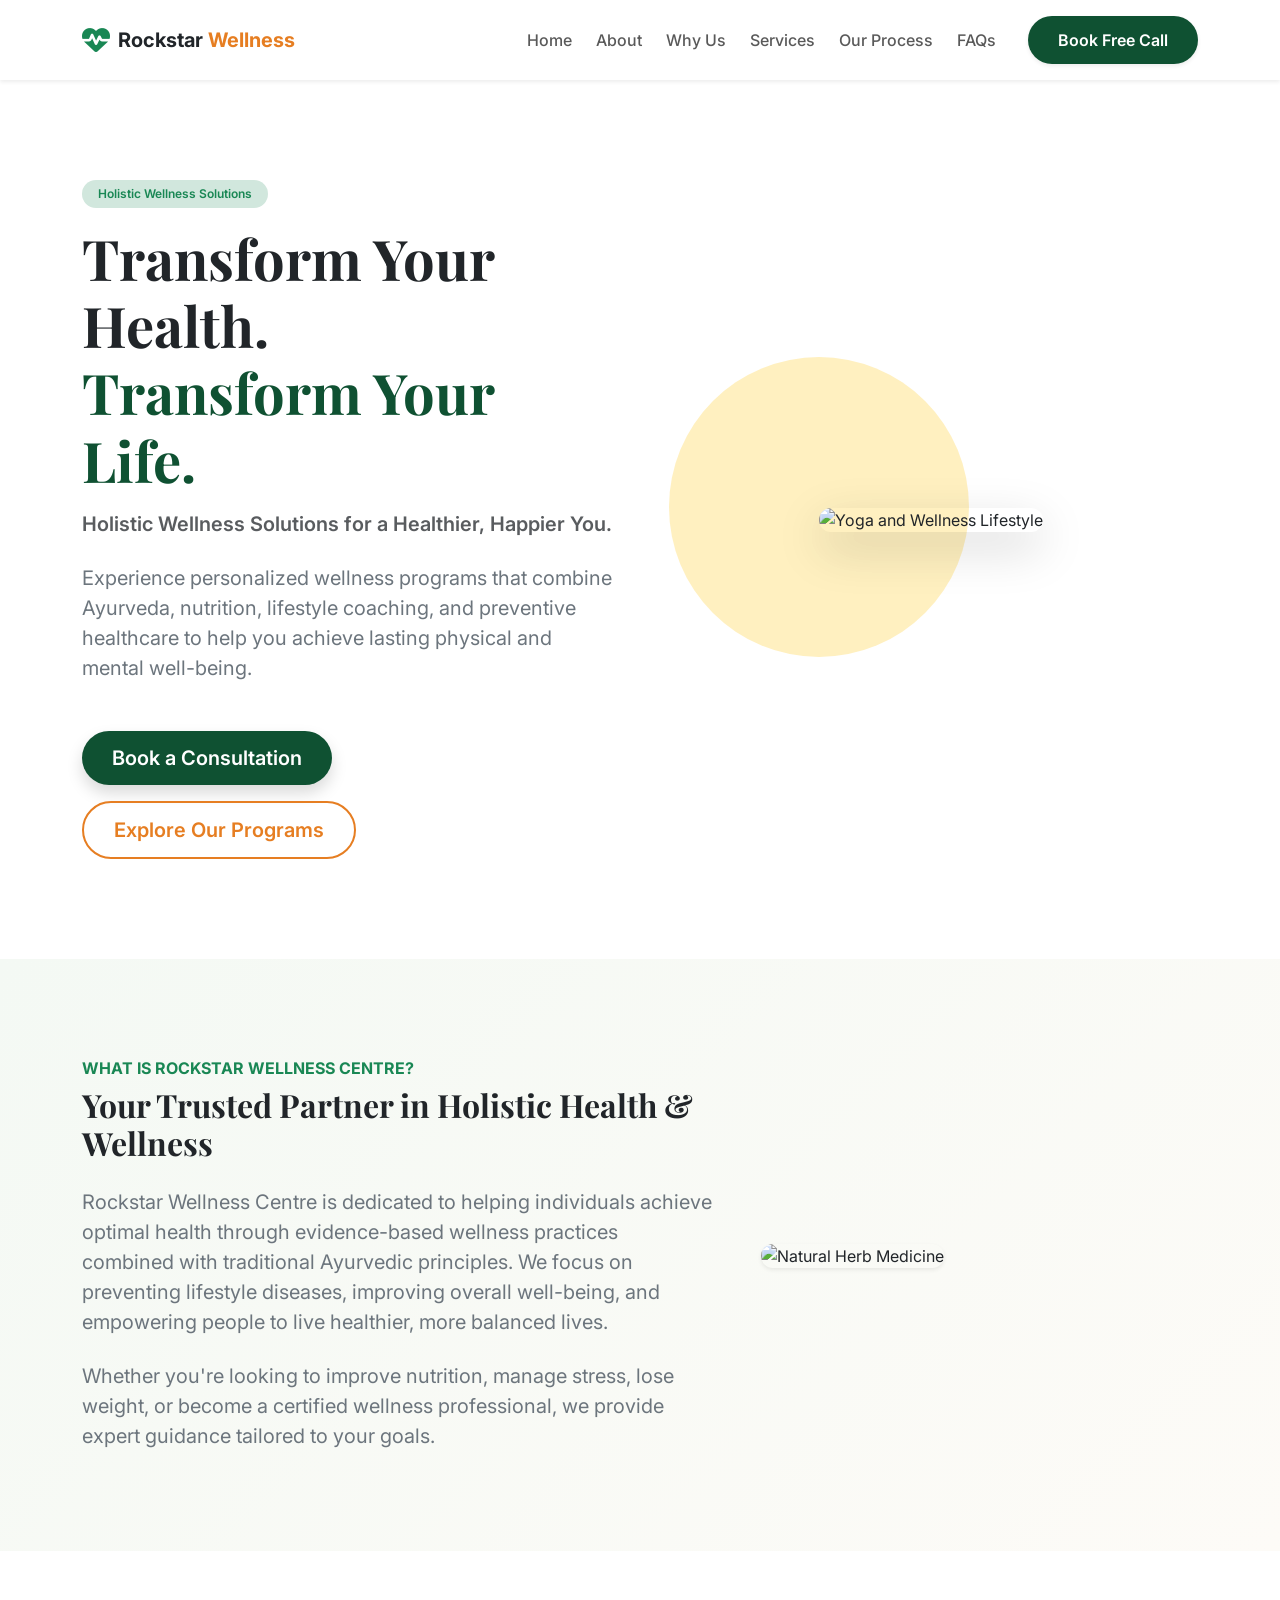
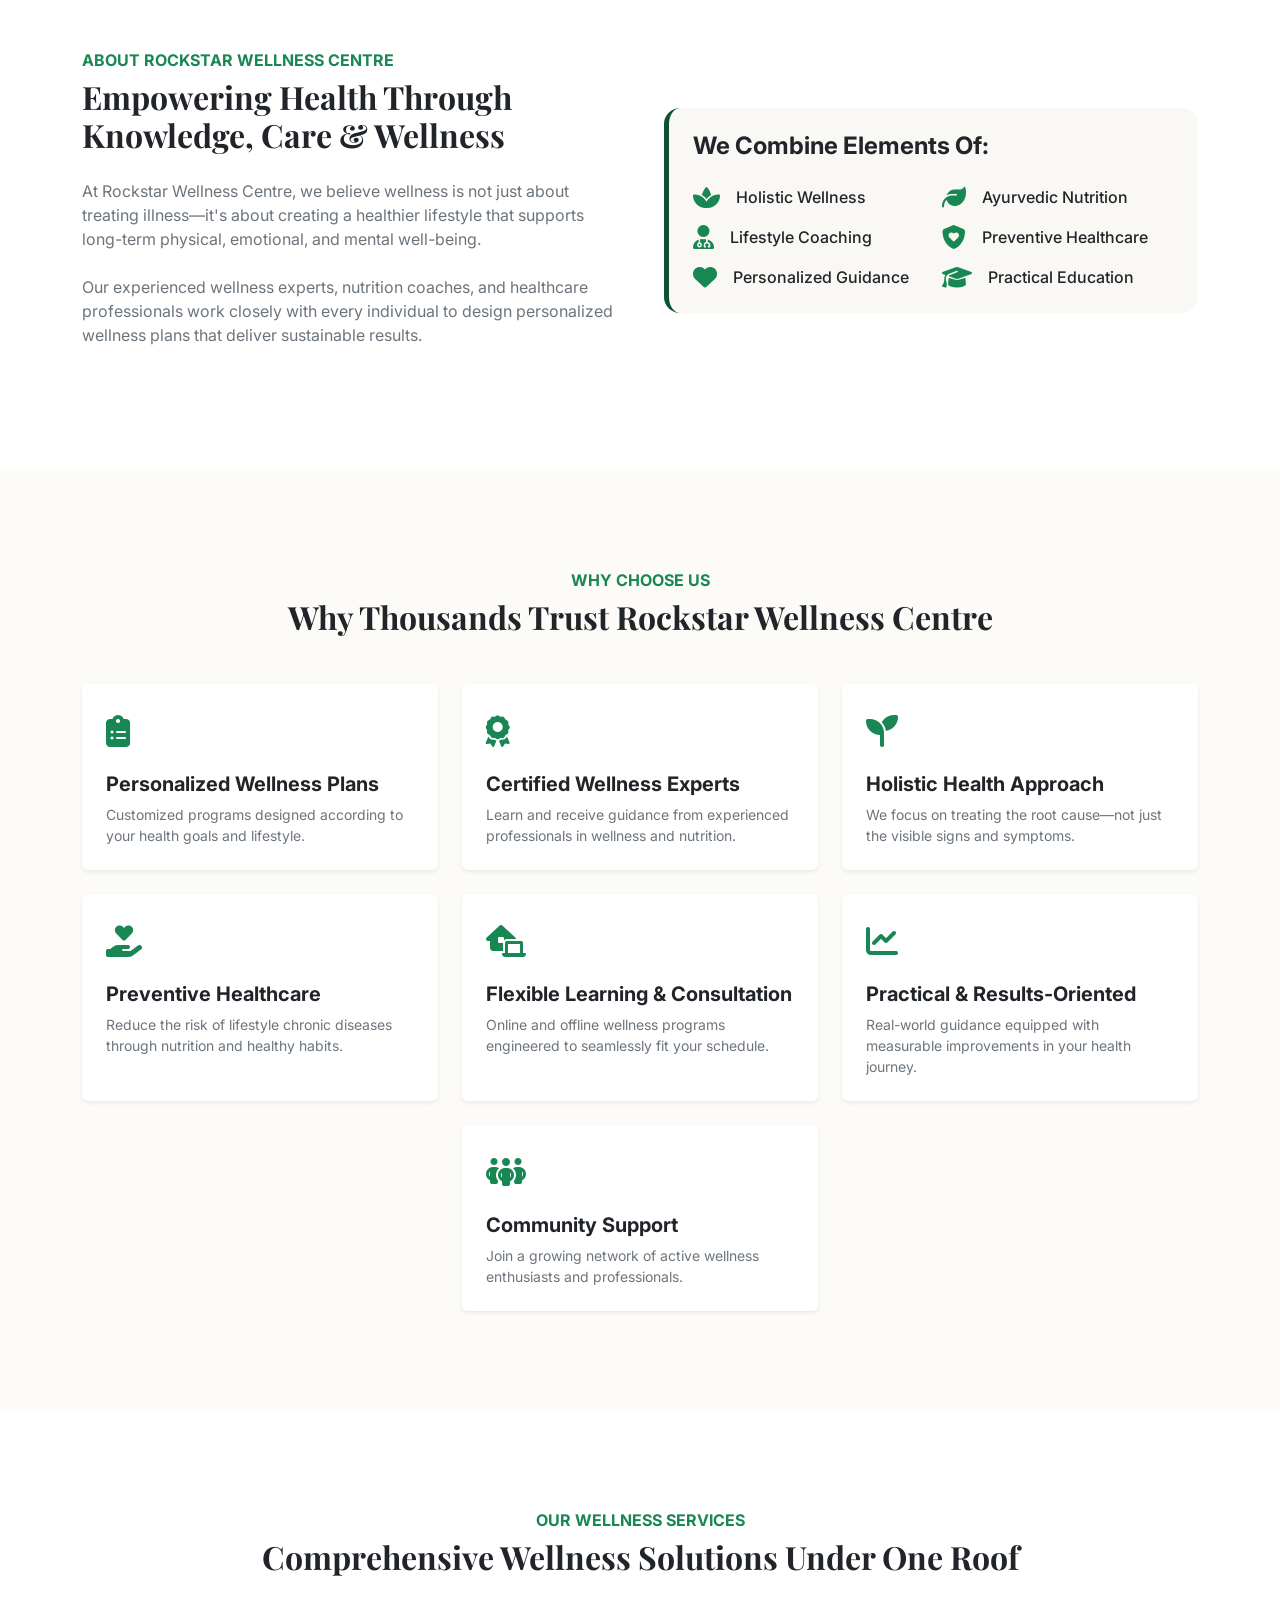
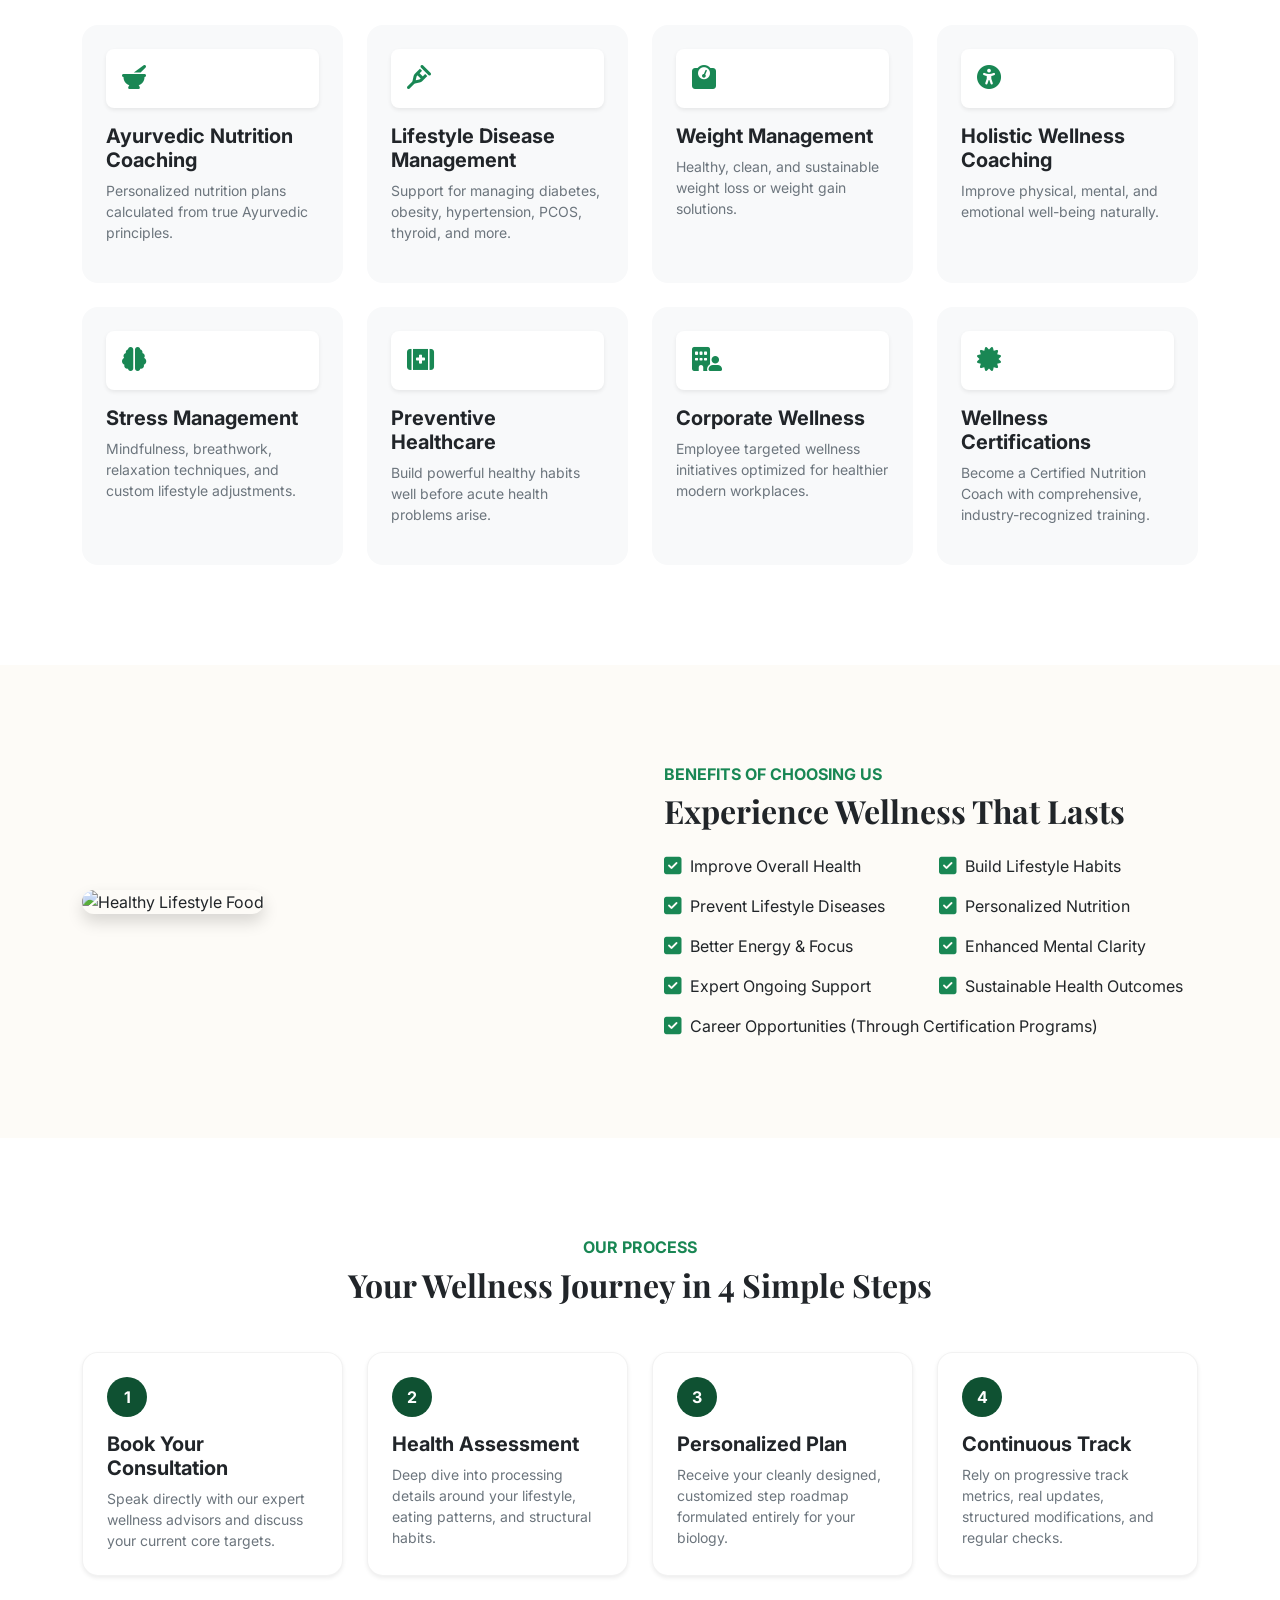
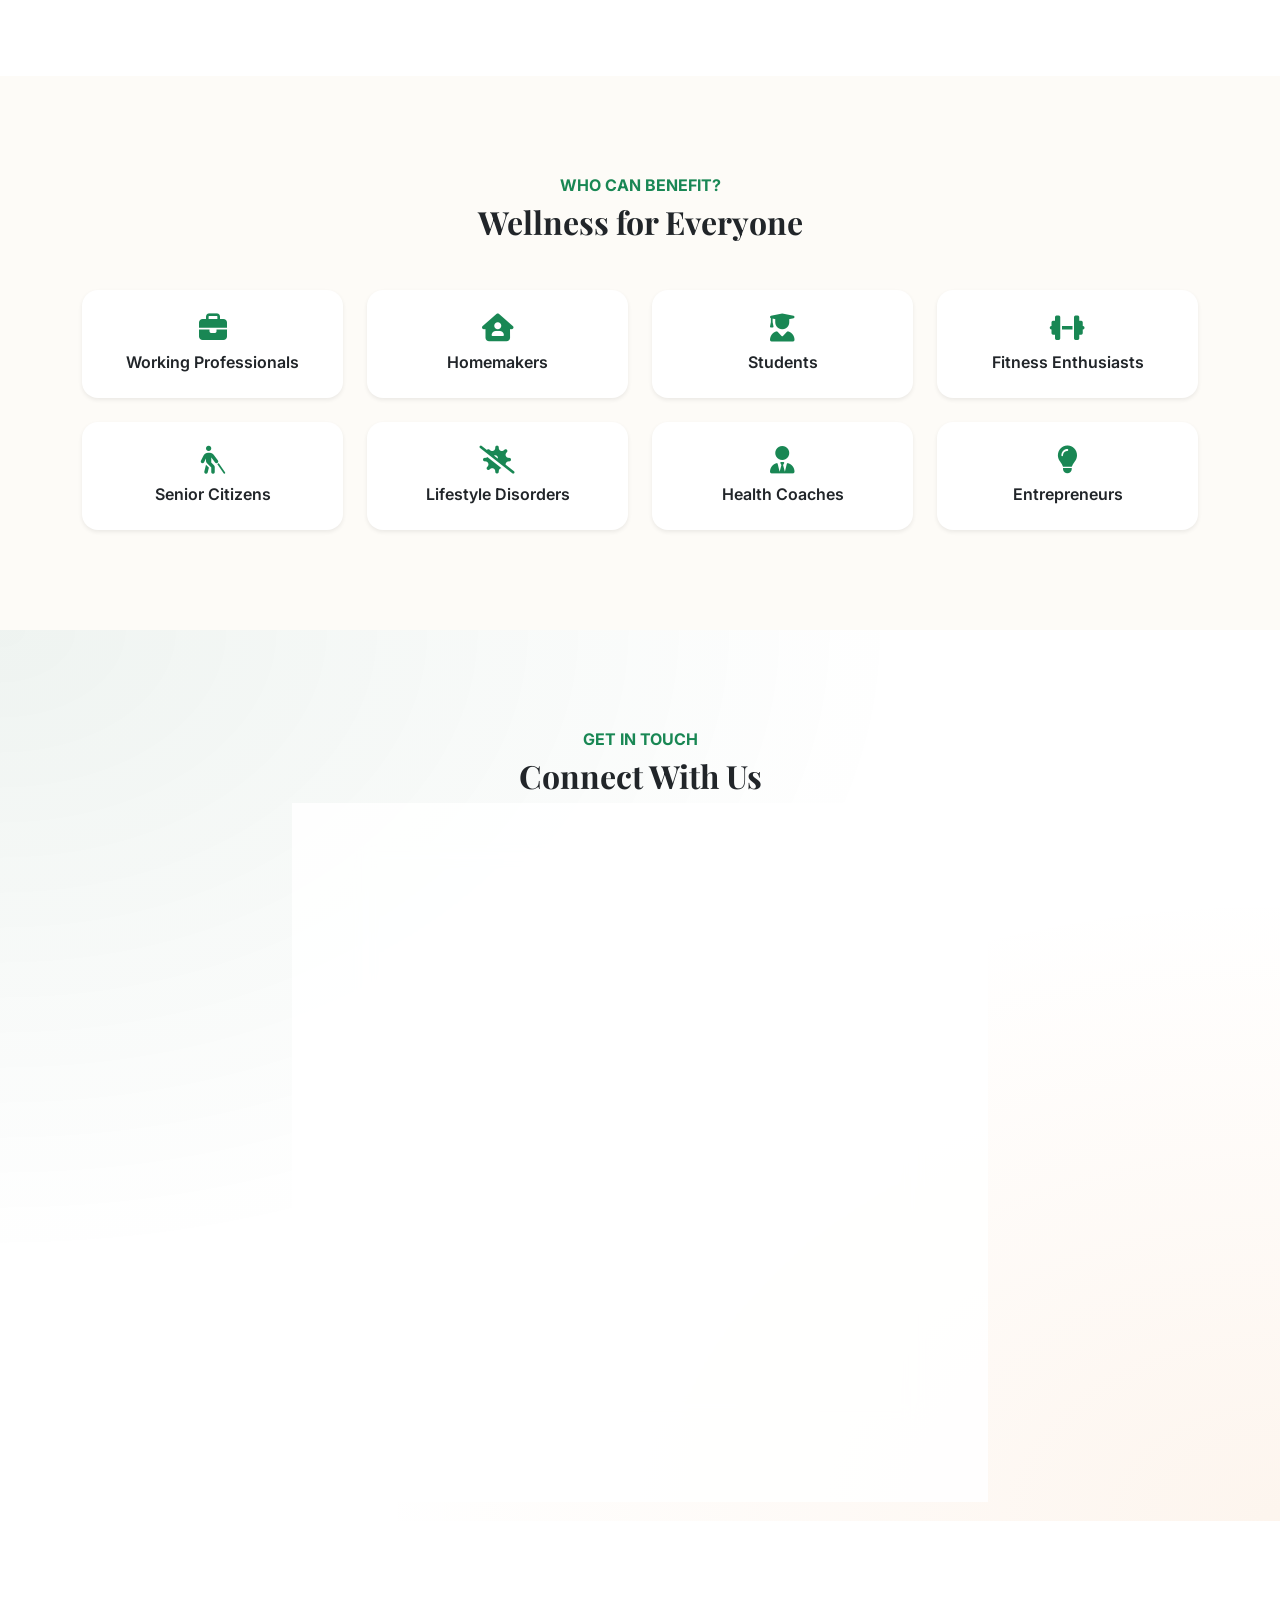
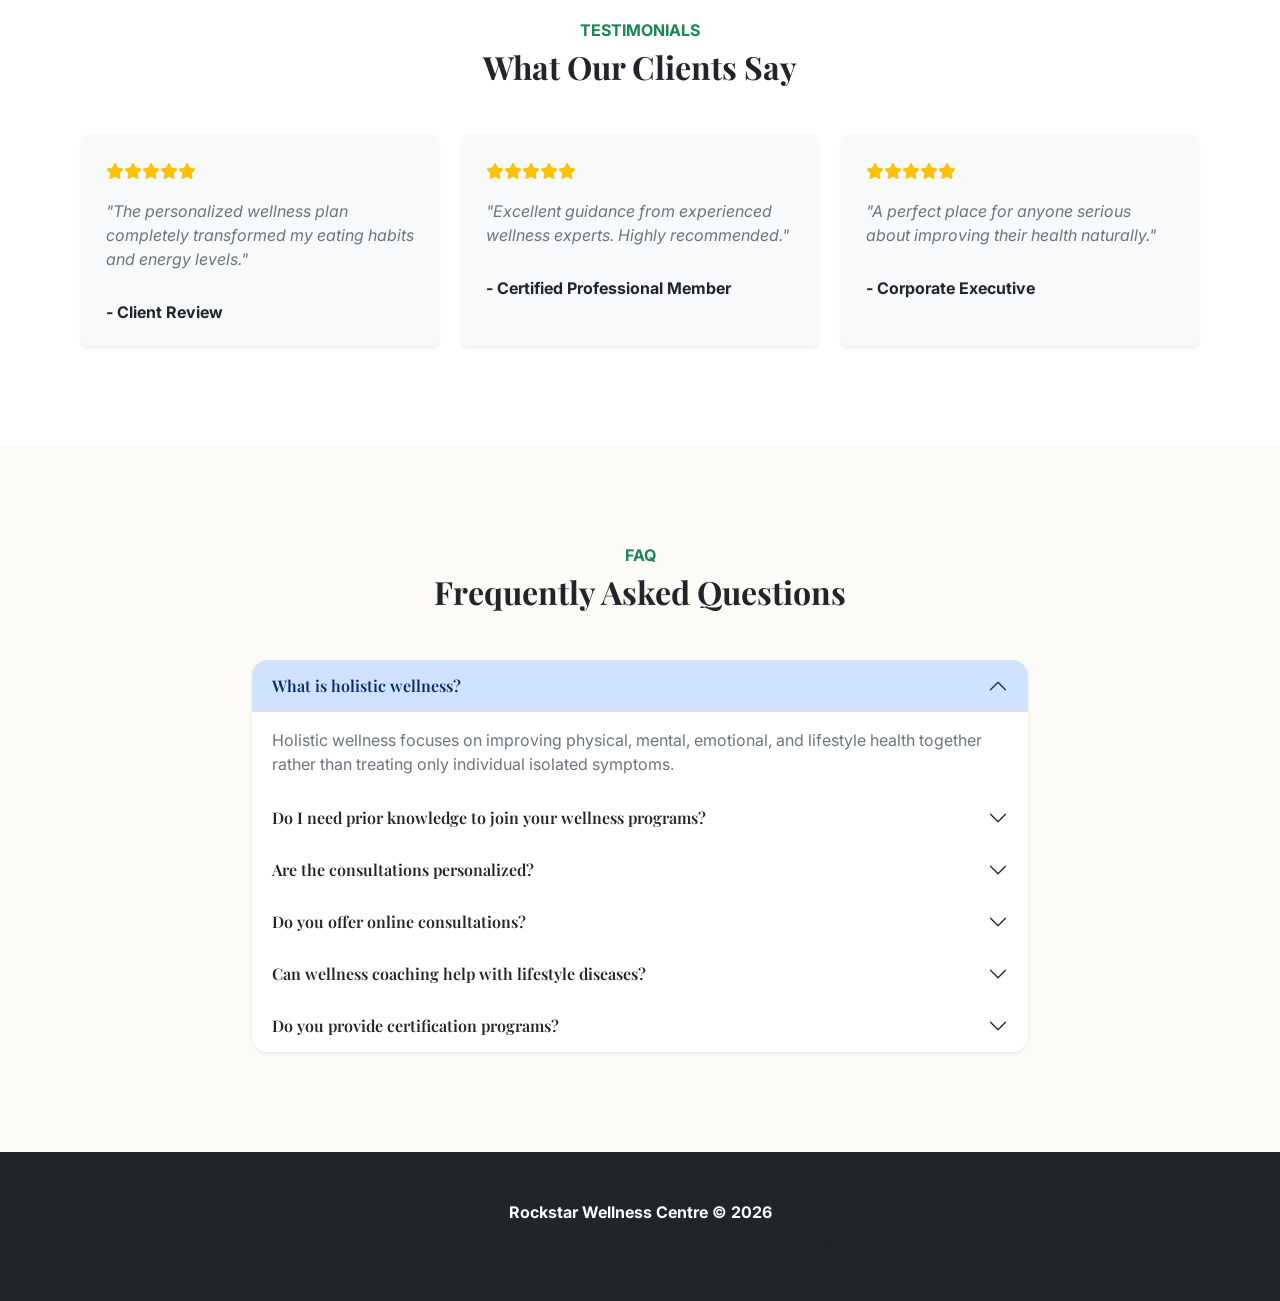
==== commit 0f989b20: "number" ====
--- a/index.html
+++ b/index.html
@@ -8,7 +8,7 @@
     <!-- Bootstrap 5.3 CSS -->
     <link href="https://cdn.jsdelivr.net/npm/bootstrap@5.3.3/dist/css/bootstrap.min.css" rel="stylesheet">
 
-    <link rel="favicon" href="./img/healthcare.png" type="image/png">
+    <link rel="shortcut icon" href="./img/healthcare.png" type="image/png">
     
     <!-- Google Fonts: Inter & Playfair Display for a premium health aesthetic -->
     <link rel="preconnect" href="https://fonts.googleapis.com">
@@ -45,7 +45,7 @@
                     <li class="nav-item"><a class="nav-link" href="#process">Our Process</a></li>
                     <li class="nav-item"><a class="nav-link" href="#faqs">FAQs</a></li>
                 </ul>
-                <a href="#contact" class="btn btn-primary-teal ms-lg-4 shadow-sm">Book Free Call</a>
+                <a href="tel: 9603486156" class="btn btn-primary-teal ms-lg-4 shadow-sm">Book Free Call</a>
             </div>
         </div>
     </nav>
@@ -60,7 +60,7 @@
                     <p class="lead fw-semibold text-muted mb-4">Holistic Wellness Solutions for a Healthier, Happier You.</p>
                     <p class="text-secondary mb-5 fs-5">Experience personalized wellness programs that combine Ayurveda, nutrition, lifestyle coaching, and preventive healthcare to help you achieve lasting physical and mental well-being.</p>
                     <div class="d-flex flex-wrap gap-3">
-                        <a href="#process" class="btn btn-primary-teal btn-lg shadow">Book a Consultation</a>
+                        <a href="#contact-section" class="btn btn-primary-teal btn-lg shadow">Book a Consultation</a>
                         <a href="#services" class="btn btn-outline-amber btn-lg">Explore Our Programs</a>
                     </div>
                 </div>
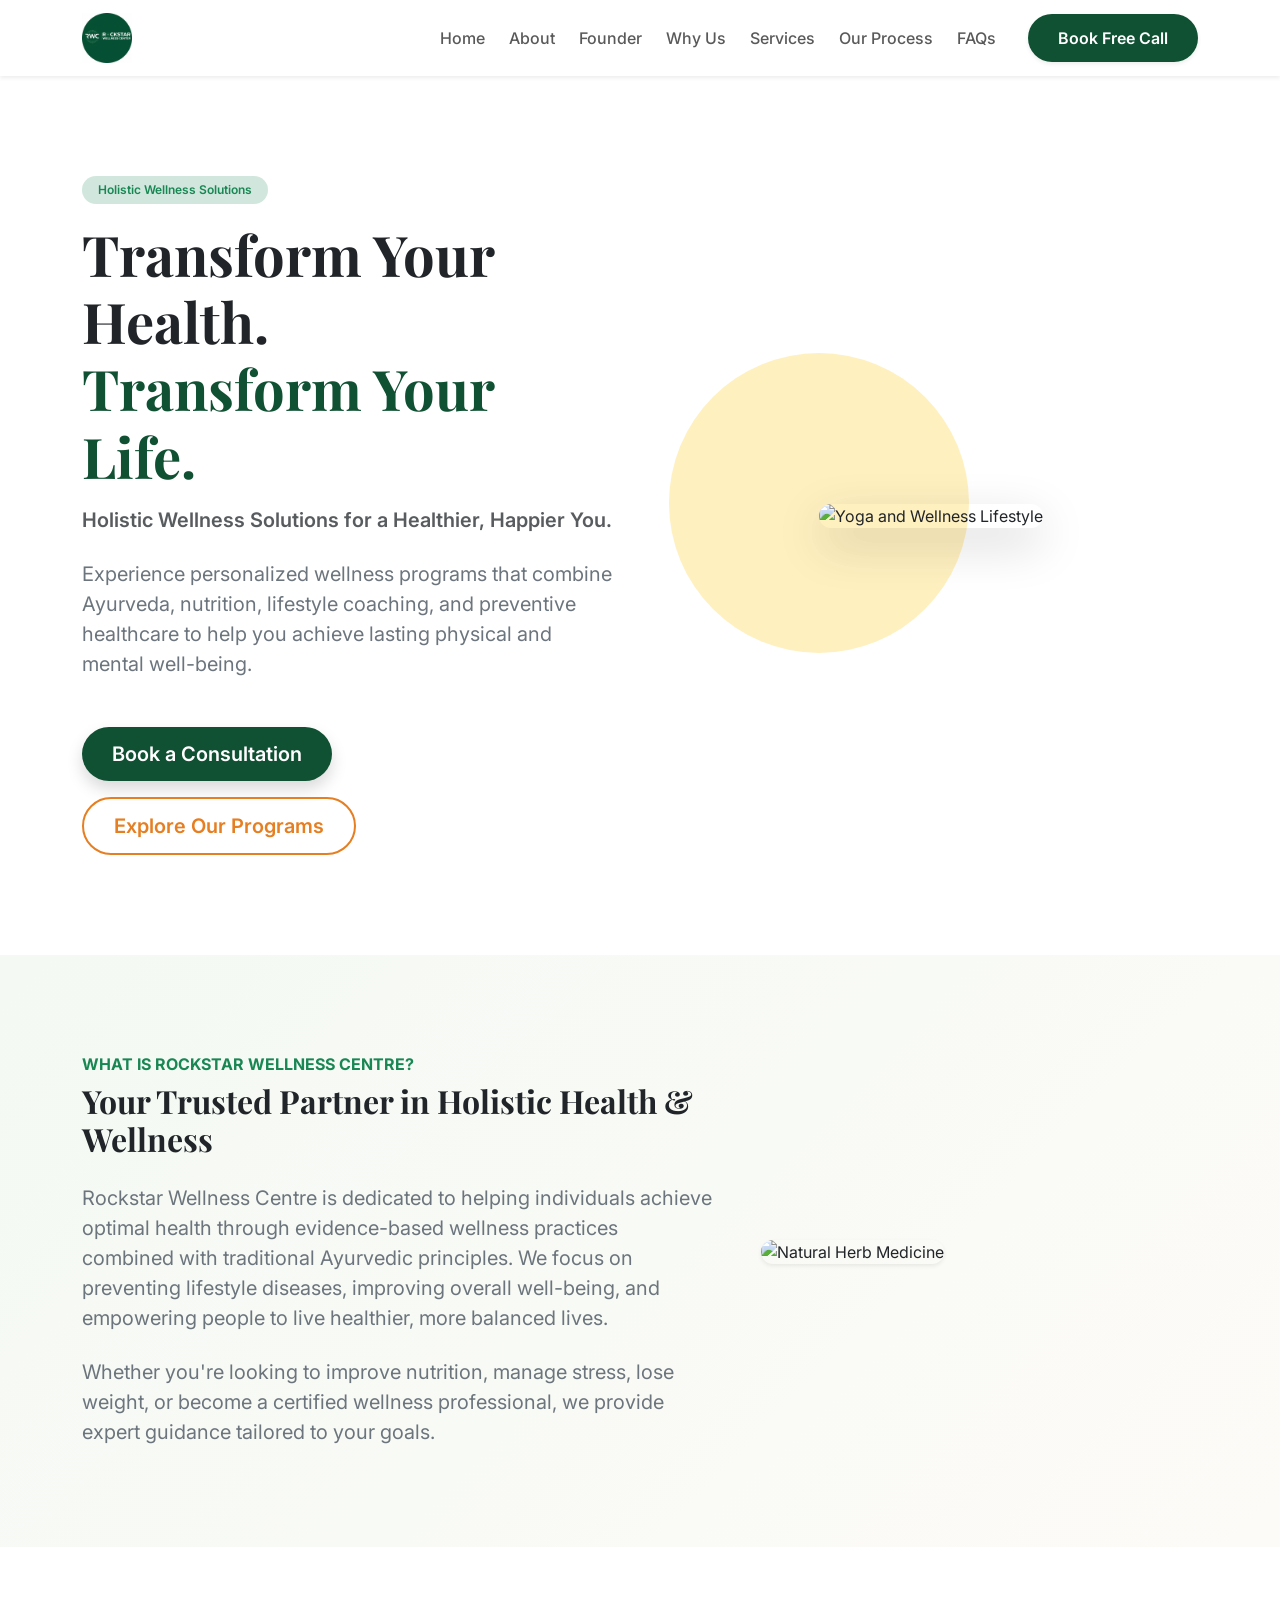
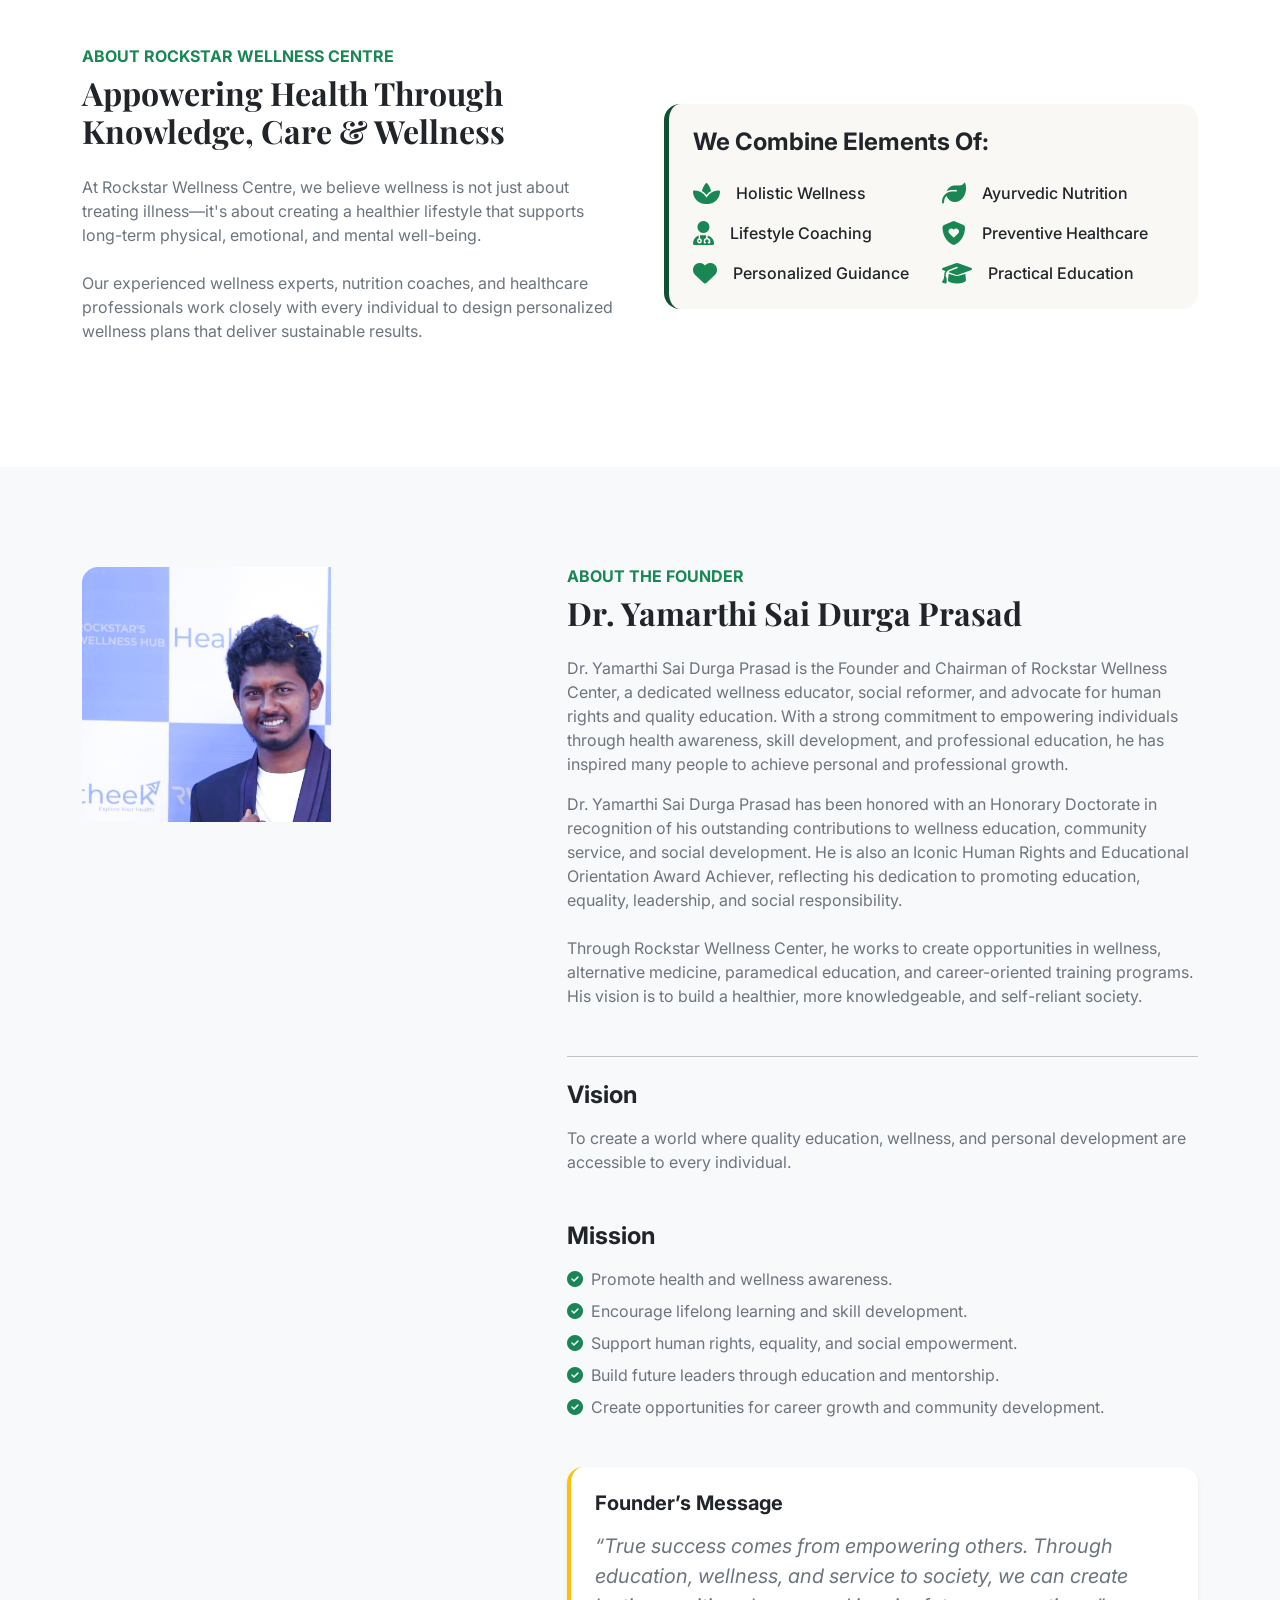
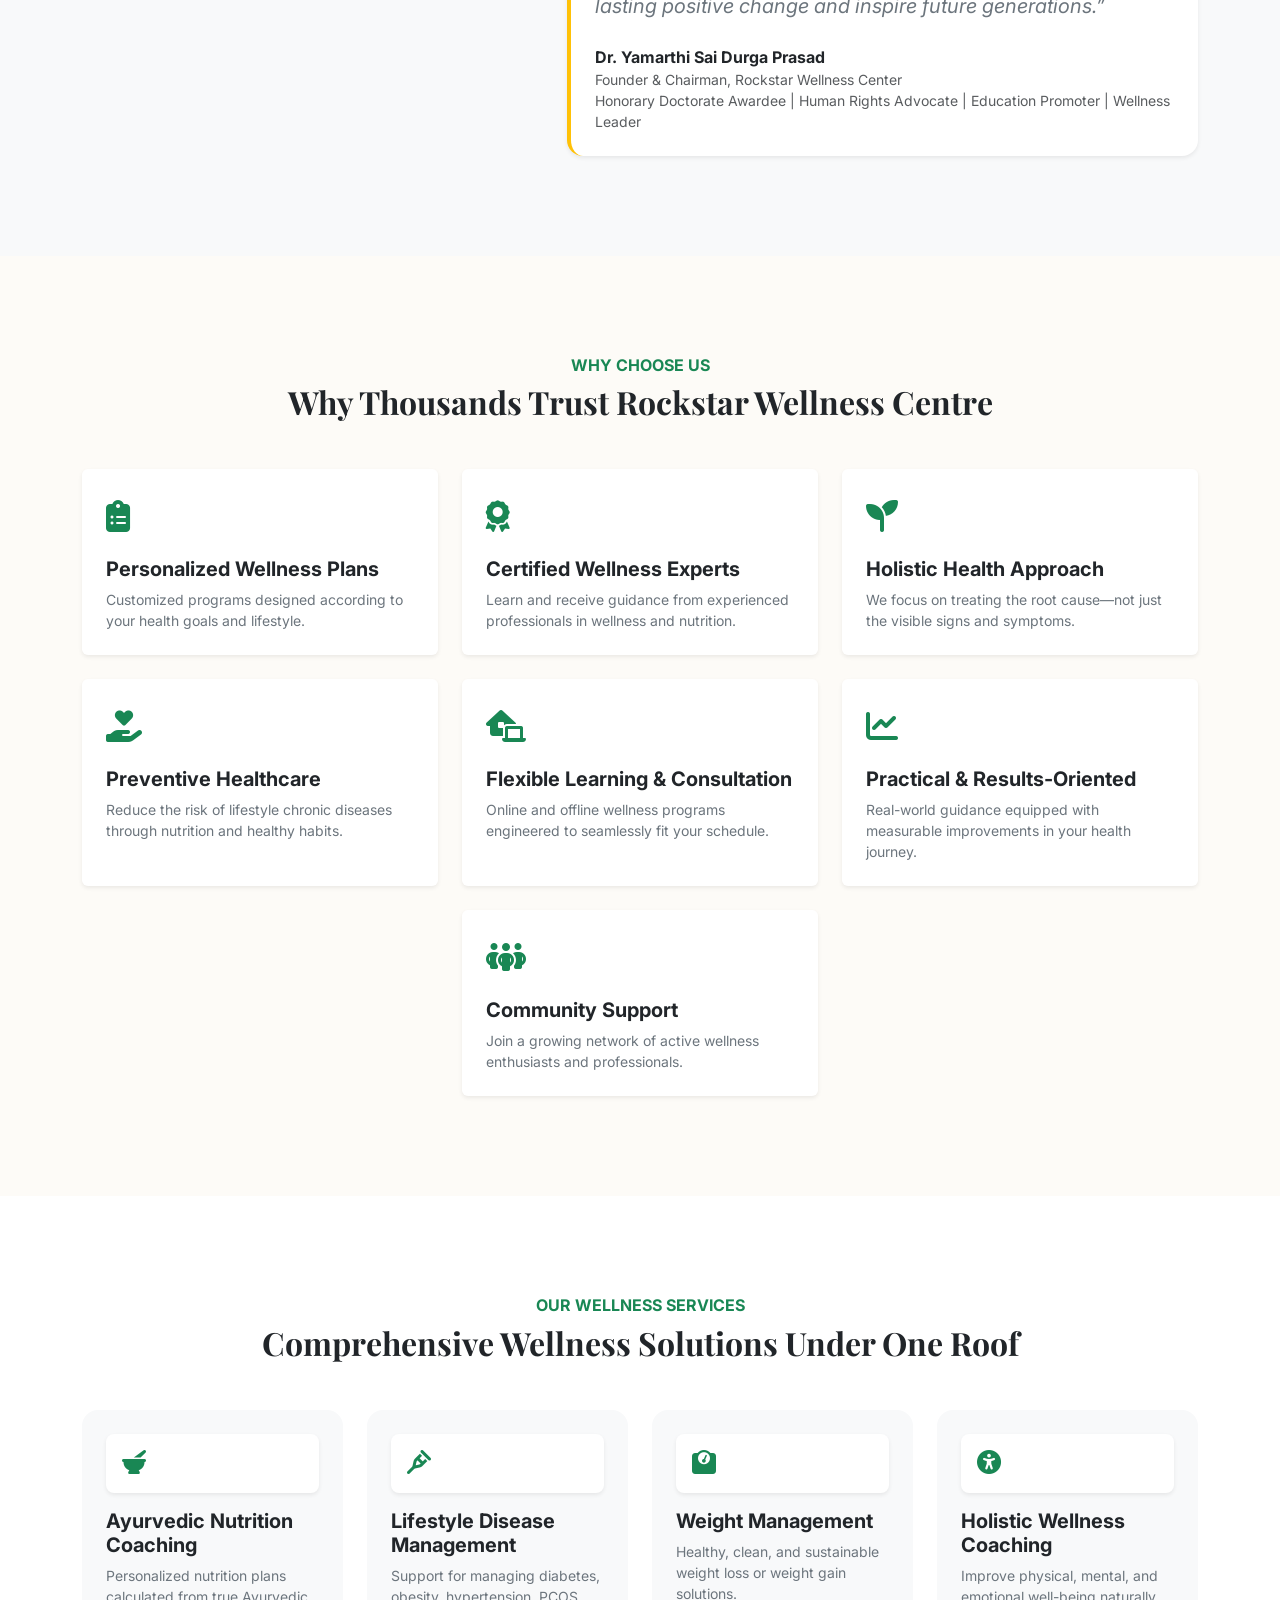
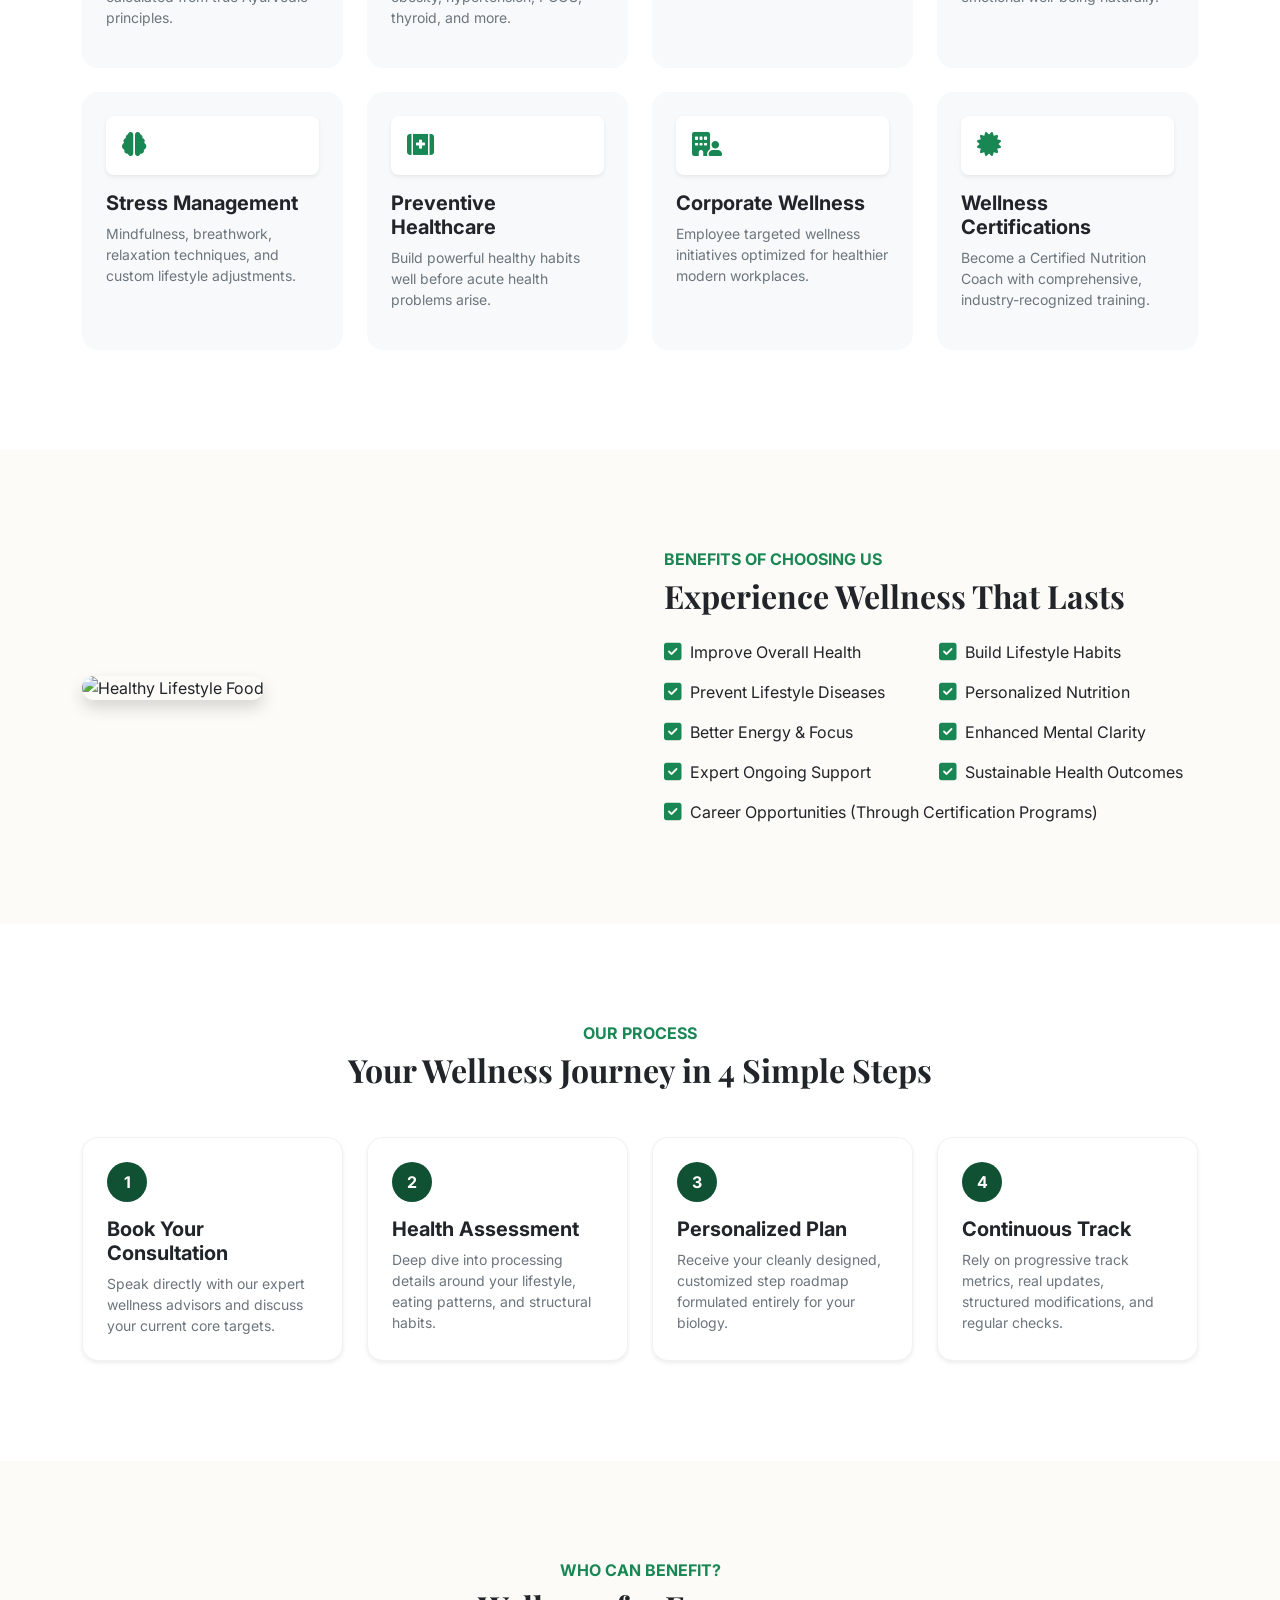
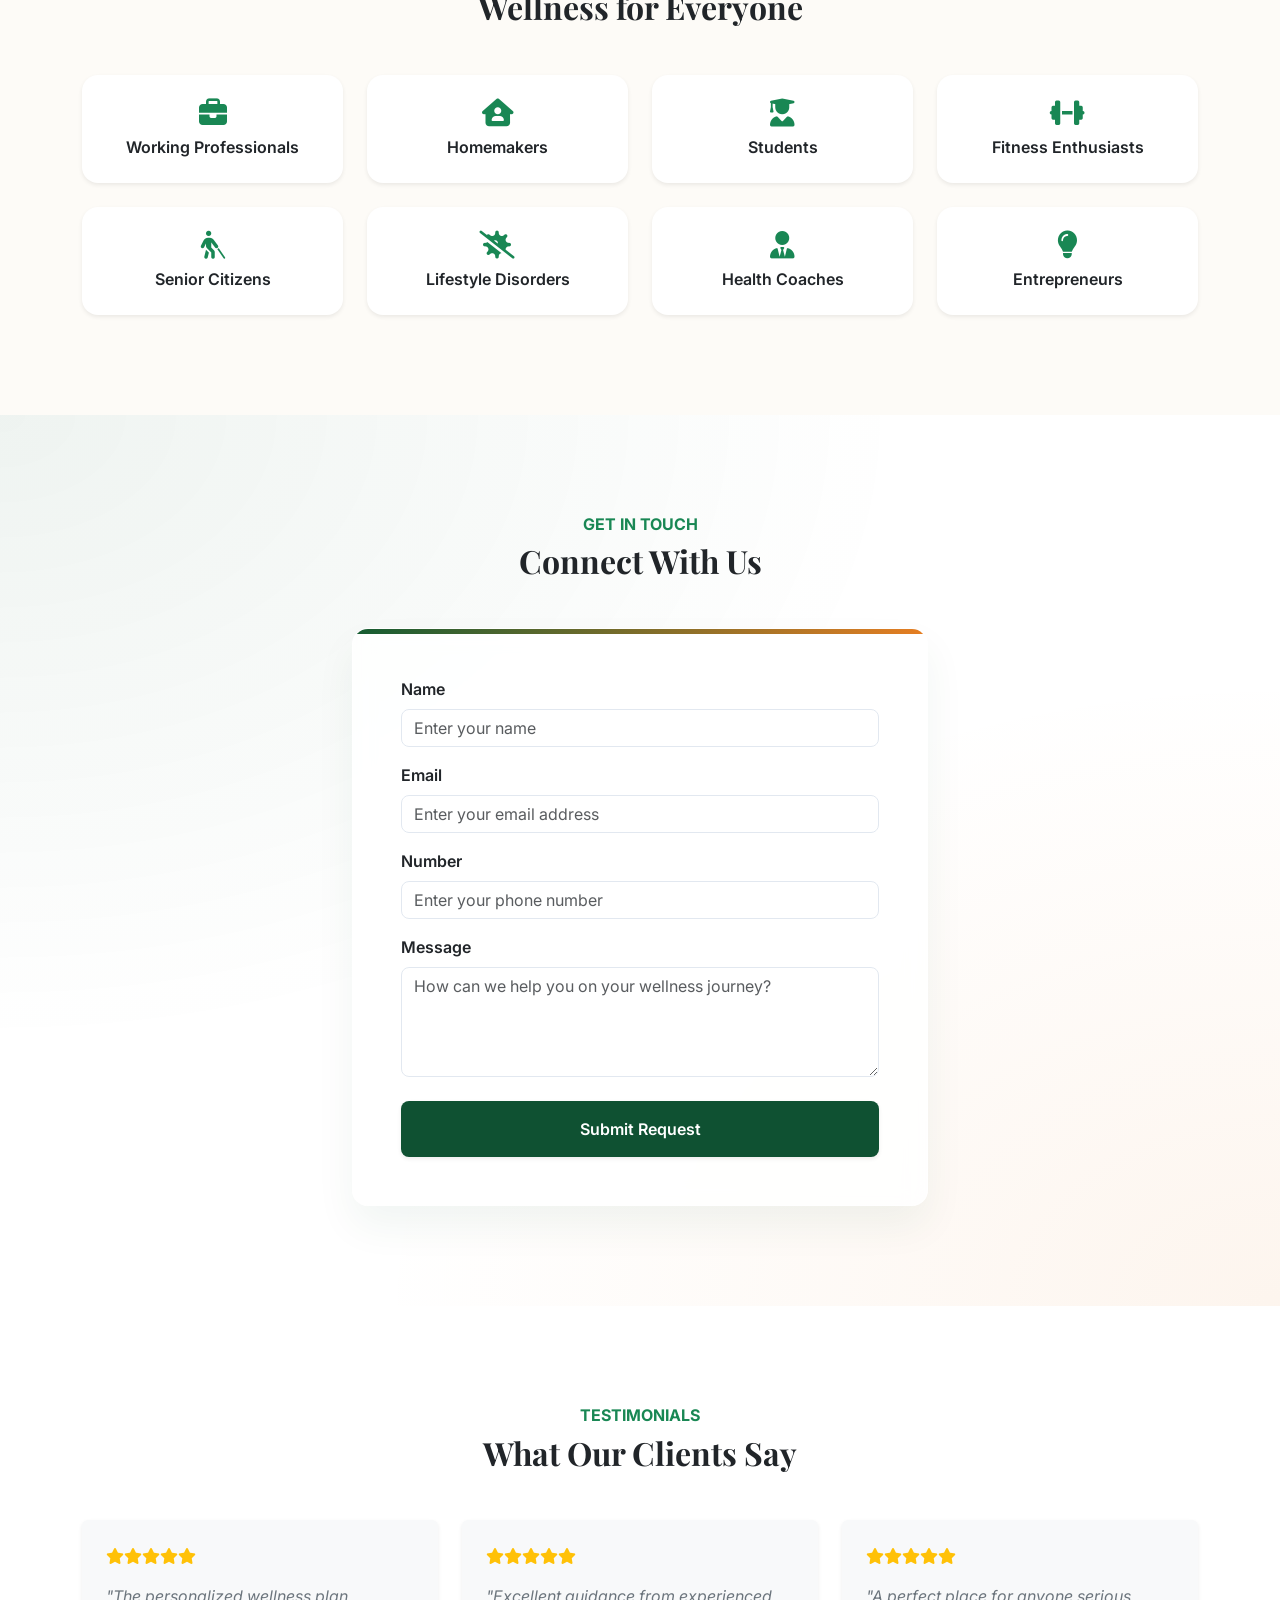
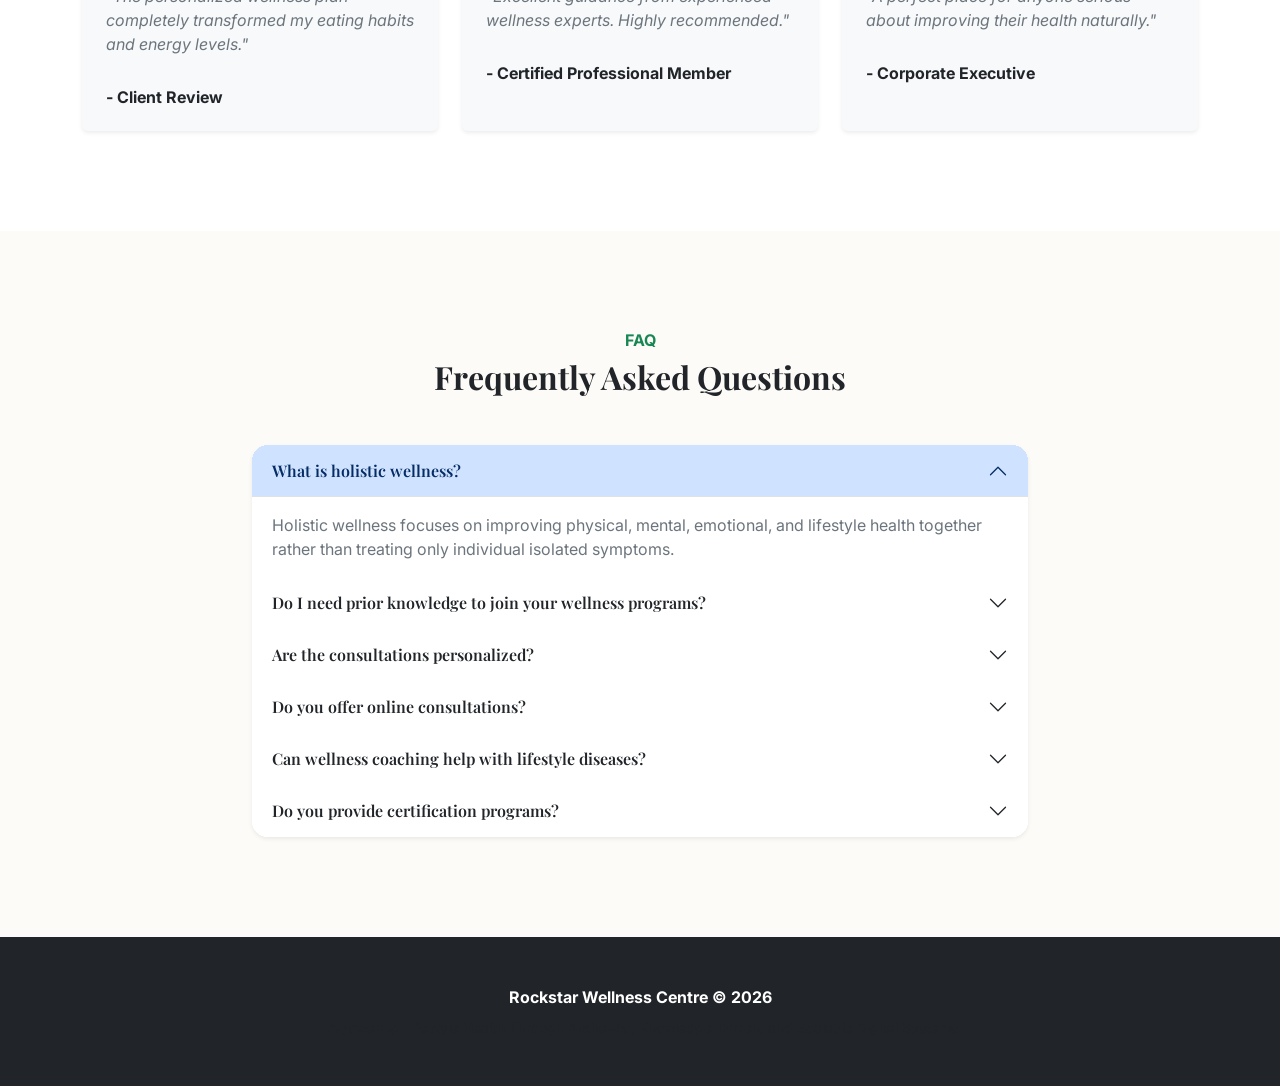
==== commit d3a0c960: "added founder" ====
--- a/index.html
+++ b/index.html
@@ -21,17 +21,15 @@
     
     <!-- Animate.css -->
     <link rel="stylesheet" href="https://cdnjs.cloudflare.com/ajax/libs/animate.css/4.1.1/animate.min.css"/>
-
-   
 </head>
 <body>
 
     <!-- Sticky Navigation Bar -->
-    <nav class="navbar navbar-expand-lg navbar-light bg-white sticky-top shadow-sm py-3">
+    <nav class="navbar navbar-expand-lg navbar-light bg-white sticky-top shadow-sm py-2">
         <div class="container">
             <a class="navbar-brand d-flex align-items-center" href="#">
-                <i class="fa-solid fa-heart-pulse text-success me-2 fs-3"></i>
-                <span class="fw-bold tracking-tight text-dark">Rockstar <span style="color: var(--accent-amber);">Wellness</span></span>
+                <!-- Updated from text to provided logo image file -->
+                <img src="./img/logo.jpeg" alt="Rockstar Wellness Center Logo" style="max-height: 50px; width: auto;" class="img-fluid">
             </a>
             <button class="navbar-toggler" type="button" data-bs-toggle="collapse" data-bs-target="#mainNavbar">
                 <span class="navbar-toggler-icon"></span>
@@ -40,12 +38,13 @@
                 <ul class="navbar-nav ms-auto mb-2 mb-lg-0 fw-medium gap-2">
                     <li class="nav-item"><a class="nav-link" href="#hero">Home</a></li>
                     <li class="nav-item"><a class="nav-link" href="#about">About</a></li>
+                    <li class="nav-item"><a class="nav-link" href="#founder">Founder</a></li>
                     <li class="nav-item"><a class="nav-link" href="#why-choose">Why Us</a></li>
                     <li class="nav-item"><a class="nav-link" href="#services">Services</a></li>
                     <li class="nav-item"><a class="nav-link" href="#process">Our Process</a></li>
                     <li class="nav-item"><a class="nav-link" href="#faqs">FAQs</a></li>
                 </ul>
-                <a href="tel: 9603486156" class="btn btn-primary-teal ms-lg-4 shadow-sm">Book Free Call</a>
+                <a href="tel:9603486156" class="btn btn-primary-teal ms-lg-4 shadow-sm">Book Free Call</a>
             </div>
         </div>
     </nav>
@@ -66,7 +65,6 @@
                 </div>
                 <div class="col-lg-6 text-center animate__animated animate__fadeInRight">
                     <div class="position-relative d-inline-block">
-                        <!-- Modern geometric layout element mimicking modern healthcare platforms -->
                         <div class="position-absolute top-0 start-0 translate-middle bg-warning opacity-25 rounded-circle p-5 filter blur" style="width: 300px; height: 300px; z-index: 1;"></div>
                         <img src="https://images.unsplash.com/photo-1544367567-0f2fcb009e0b?auto=format&fit=crop&w=800&q=80" alt="Yoga and Wellness Lifestyle" class="img-fluid rounded-4 shadow-lg position-relative" style="z-index: 2; max-height: 500px; object-fit: cover;">
                     </div>
@@ -98,7 +96,7 @@
             <div class="row align-items-center g-5">
                 <div class="col-lg-6">
                     <h6 class="text-success text-uppercase fw-bold mb-2">About Rockstar Wellness Centre</h6>
-                    <h2 class="mb-4">Empowering Health Through Knowledge, Care & Wellness</h2>
+                    <h2 class="mb-4">Appowering Health Through Knowledge, Care & Wellness</h2>
                     <p class="text-secondary mb-4">At Rockstar Wellness Centre, we believe wellness is not just about treating illness—it's about creating a healthier lifestyle that supports long-term physical, emotional, and mental well-being.</p>
                     <p class="text-secondary mb-4">Our experienced wellness experts, nutrition coaches, and healthcare professionals work closely with every individual to design personalized wellness plans that deliver sustainable results.</p>
                 </div>
@@ -131,6 +129,53 @@
         </div>
     </section>
 
+    <!-- NEW ADDITION: FOUNDER SECTION -->
+    <section id="founder" class="section-padding bg-light">
+        <div class="container">
+            <div class="row g-5 align-items-start">
+                <div class="col-lg-5 text-center">
+                    <div class="sticky-lg-top" style="top: 100px;">
+                        <img src="./img/Founder.jpeg" alt="Dr. Yamarthi Sai Durga Prasad" class="img-fluid rounded-4 shadow-md mb-4" style="max-height: 550px; width: 100%; object-fit: cover;">
+                        <div class="p-3 bg-white rounded-3 shadow-sm text-start border-start border-success border-4">
+                            <h5 class="fw-bold mb-1 text-dark">Dr. Yamarthi Sai Durga Prasad</h5>
+                            <p class="small text-success fw-semibold mb-0">Founder & Chairman, Rockstar Wellness Center</p>
+                        </div>
+                    </div>
+                </div>
+                <div class="col-lg-7">
+                    <h6 class="text-success text-uppercase fw-bold mb-2">About the Founder</h6>
+                    <h2 class="mb-4 fw-bold">Dr. Yamarthi Sai Durga Prasad</h2>
+                    
+                    <p class="text-secondary mb-3">Dr. Yamarthi Sai Durga Prasad is the Founder and Chairman of Rockstar Wellness Center, a dedicated wellness educator, social reformer, and advocate for human rights and quality education. With a strong commitment to empowering individuals through health awareness, skill development, and professional education, he has inspired many people to achieve personal and professional growth.</p>
+                    <p class="text-secondary mb-4">Dr. Yamarthi Sai Durga Prasad has been honored with an Honorary Doctorate in recognition of his outstanding contributions to wellness education, community service, and social development. He is also an Iconic Human Rights and Educational Orientation Award Achiever, reflecting his dedication to promoting education, equality, leadership, and social responsibility.</p>
+                    <p class="text-secondary mb-5">Through Rockstar Wellness Center, he works to create opportunities in wellness, alternative medicine, paramedical education, and career-oriented training programs. His vision is to build a healthier, more knowledgeable, and self-reliant society.</p>
+                    
+                    <hr class="my-4">
+                    
+                    <h4 class="fw-bold text-dark mb-3">Vision</h4>
+                    <p class="text-secondary mb-5">To create a world where quality education, wellness, and personal development are accessible to every individual.</p>
+                    
+                    <h4 class="fw-bold text-dark mb-3">Mission</h4>
+                    <ul class="list-unstyled mb-5">
+                        <li class="mb-2 d-flex align-items-start"><i class="fa-solid fa-circle-check text-success me-2 mt-1"></i> <span class="text-secondary">Promote health and wellness awareness.</span></li>
+                        <li class="mb-2 d-flex align-items-start"><i class="fa-solid fa-circle-check text-success me-2 mt-1"></i> <span class="text-secondary">Encourage lifelong learning and skill development.</span></li>
+                        <li class="mb-2 d-flex align-items-start"><i class="fa-solid fa-circle-check text-success me-2 mt-1"></i> <span class="text-secondary">Support human rights, equality, and social empowerment.</span></li>
+                        <li class="mb-2 d-flex align-items-start"><i class="fa-solid fa-circle-check text-success me-2 mt-1"></i> <span class="text-secondary">Build future leaders through education and mentorship.</span></li>
+                        <li class="d-flex align-items-start"><i class="fa-solid fa-circle-check text-success me-2 mt-1"></i> <span class="text-secondary">Create opportunities for career growth and community development.</span></li>
+                    </ul>
+                    
+                    <div class="p-4 rounded-4 bg-white shadow-sm border-start border-warning border-4">
+                        <h5 class="fw-bold text-dark mb-3">Founder’s Message</h5>
+                        <p class="fst-italic text-secondary fs-5 mb-4">“True success comes from empowering others. Through education, wellness, and service to society, we can create lasting positive change and inspire future generations.”</p>
+                        <p class="fw-bold mb-0 text-dark">Dr. Yamarthi Sai Durga Prasad</p>
+                        <p class="small text-muted mb-0">Founder & Chairman, Rockstar Wellness Center</p>
+                        <p class="small text-muted mb-0">Honorary Doctorate Awardee | Human Rights Advocate | Education Promoter | Wellness Leader</p>
+                    </div>
+                </div>
+            </div>
+        </div>
+    </section>
+
     <!-- SECTION 4: WHY CHOOSE US -->
     <section id="why-choose" class="section-padding" style="background-color: var(--soft-bg);">
         <div class="container">
@@ -139,7 +184,6 @@
                 <h2 class="mb-3">Why Thousands Trust Rockstar Wellness Centre</h2>
             </div>
             <div class="row g-4">
-                <!-- Card 1 -->
                 <div class="col-md-4 col-sm-6">
                     <div class="card h-100 p-4 border-0 shadow-sm hover-lift">
                         <div class="text-success mb-3 fs-2"><i class="fa-solid fa-clipboard-list"></i></div>
@@ -147,7 +191,6 @@
                         <p class="text-secondary small mb-0">Customized programs designed according to your health goals and lifestyle.</p>
                     </div>
                 </div>
-                <!-- Card 2 -->
                 <div class="col-md-4 col-sm-6">
                     <div class="card h-100 p-4 border-0 shadow-sm hover-lift">
                         <div class="text-success mb-3 fs-2"><i class="fa-solid fa-award"></i></div>
@@ -155,7 +198,6 @@
                         <p class="text-secondary small mb-0">Learn and receive guidance from experienced professionals in wellness and nutrition.</p>
                     </div>
                 </div>
-                <!-- Card 3 -->
                 <div class="col-md-4 col-sm-6">
                     <div class="card h-100 p-4 border-0 shadow-sm hover-lift">
                         <div class="text-success mb-3 fs-2"><i class="fa-solid fa-seedling"></i></div>
@@ -163,7 +205,6 @@
                         <p class="text-secondary small mb-0">We focus on treating the root cause—not just the visible signs and symptoms.</p>
                     </div>
                 </div>
-                <!-- Card 4 -->
                 <div class="col-md-4 col-sm-6">
                     <div class="card h-100 p-4 border-0 shadow-sm hover-lift">
                         <div class="text-success mb-3 fs-2"><i class="fa-solid fa-hand-holding-heart"></i></div>
@@ -171,7 +212,6 @@
                         <p class="text-secondary small mb-0">Reduce the risk of lifestyle chronic diseases through nutrition and healthy habits.</p>
                     </div>
                 </div>
-                <!-- Card 5 -->
                 <div class="col-md-4 col-sm-6">
                     <div class="card h-100 p-4 border-0 shadow-sm hover-lift">
                         <div class="text-success mb-3 fs-2"><i class="fa-solid fa-laptop-house"></i></div>
@@ -179,7 +219,6 @@
                         <p class="text-secondary small mb-0">Online and offline wellness programs engineered to seamlessly fit your schedule.</p>
                     </div>
                 </div>
-                <!-- Card 6 -->
                 <div class="col-md-4 col-sm-6">
                     <div class="card h-100 p-4 border-0 shadow-sm hover-lift">
                         <div class="text-success mb-3 fs-2"><i class="fa-solid fa-chart-line"></i></div>
@@ -189,10 +228,9 @@
                 </div>
             </div>
             <div class="row justify-content-center mt-4">
-                <!-- Card 7 Center Optimized Balance -->
-                <div class="col-md-4 col-sm-6">
-                    <div class="card h-100 p-4 border-0 shadow-sm hover-lift">
-                        <div class="text-success mb-3 fs-2"><i class="fa-盛り fa-users"></i><i class="fa-solid fa-people-group"></i></div>
+                <div class="col-md-4 col-sm-6">
+                    <div class="card h-100 p-4 border-0 shadow-sm hover-lift">
+                        <div class="text-success mb-3 fs-2"><i class="fa-solid fa-people-group"></i></div>
                         <h5 class="fw-bold">Community Support</h5>
                         <p class="text-secondary small mb-0">Join a growing network of active wellness enthusiasts and professionals.</p>
                     </div>
@@ -209,7 +247,6 @@
                 <h2 class="mb-3">Comprehensive Wellness Solutions Under One Roof</h2>
             </div>
             <div class="row g-4">
-                <!-- Service Card 1 -->
                 <div class="col-lg-3 col-md-6">
                     <div class="card h-100 border-0 bg-light p-4 rounded-4 hover-lift">
                         <div class="p-3 bg-white d-inline-block rounded-3 shadow-sm text-success mb-3"><i class="fa-solid fa-mortar-pestle fs-4"></i></div>
@@ -217,7 +254,6 @@
                         <p class="text-secondary small">Personalized nutrition plans calculated from true Ayurvedic principles.</p>
                     </div>
                 </div>
-                <!-- Service Card 2 -->
                 <div class="col-lg-3 col-md-6">
                     <div class="card h-100 border-0 bg-light p-4 rounded-4 hover-lift">
                         <div class="p-3 bg-white d-inline-block rounded-3 shadow-sm text-success mb-3"><i class="fa-solid fa-crutch fs-4"></i></div>
@@ -225,7 +261,6 @@
                         <p class="text-secondary small">Support for managing diabetes, obesity, hypertension, PCOS, thyroid, and more.</p>
                     </div>
                 </div>
-                <!-- Service Card 3 -->
                 <div class="col-lg-3 col-md-6">
                     <div class="card h-100 border-0 bg-light p-4 rounded-4 hover-lift">
                         <div class="p-3 bg-white d-inline-block rounded-3 shadow-sm text-success mb-3"><i class="fa-solid fa-weight-scale fs-4"></i></div>
@@ -233,7 +268,6 @@
                         <p class="text-secondary small">Healthy, clean, and sustainable weight loss or weight gain solutions.</p>
                     </div>
                 </div>
-                <!-- Service Card 4 -->
                 <div class="col-lg-3 col-md-6">
                     <div class="card h-100 border-0 bg-light p-4 rounded-4 hover-lift">
                         <div class="p-3 bg-white d-inline-block rounded-3 shadow-sm text-success mb-3"><i class="fa-solid fa-universal-access fs-4"></i></div>
@@ -241,7 +275,6 @@
                         <p class="text-secondary small">Improve physical, mental, and emotional well-being naturally.</p>
                     </div>
                 </div>
-                <!-- Service Card 5 -->
                 <div class="col-lg-3 col-md-6">
                     <div class="card h-100 border-0 bg-light p-4 rounded-4 hover-lift">
                         <div class="p-3 bg-white d-inline-block rounded-3 shadow-sm text-success mb-3"><i class="fa-solid fa-brain fs-4"></i></div>
@@ -249,7 +282,6 @@
                         <p class="text-secondary small">Mindfulness, breathwork, relaxation techniques, and custom lifestyle adjustments.</p>
                     </div>
                 </div>
-                <!-- Service Card 6 -->
                 <div class="col-lg-3 col-md-6">
                     <div class="card h-100 border-0 bg-light p-4 rounded-4 hover-lift">
                         <div class="p-3 bg-white d-inline-block rounded-3 shadow-sm text-success mb-3"><i class="fa-solid fa-kit-medical fs-4"></i></div>
@@ -257,7 +289,6 @@
                         <p class="text-secondary small">Build powerful healthy habits well before acute health problems arise.</p>
                     </div>
                 </div>
-                <!-- Service Card 7 -->
                 <div class="col-lg-3 col-md-6">
                     <div class="card h-100 border-0 bg-light p-4 rounded-4 hover-lift">
                         <div class="p-3 bg-white d-inline-block rounded-3 shadow-sm text-success mb-3"><i class="fa-solid fa-building-user fs-4"></i></div>
@@ -265,7 +296,6 @@
                         <p class="text-secondary small">Employee targeted wellness initiatives optimized for healthier modern workplaces.</p>
                     </div>
                 </div>
-                <!-- Service Card 8 -->
                 <div class="col-lg-3 col-md-6">
                     <div class="card h-100 border-0 bg-light p-4 rounded-4 hover-lift">
                         <div class="p-3 bg-white d-inline-block rounded-3 shadow-sm text-success mb-3"><i class="fa-solid fa-certificate fs-4"></i></div>
@@ -363,8 +393,7 @@
         </div>
     </section>
 
-    <!-- form code start -->
-
+    <!-- FORM SECTION -->
     <section id="contact-section" class="section-padding bg-white">
         <div class="container" style="max-width: 600px;">
             <div class="text-center mb-5">
@@ -437,7 +466,6 @@
                 <h2>Frequently Asked Questions</h2>
             </div>
             <div class="accordion accordion-flush shadow-sm rounded-4 overflow-hidden" id="faqAccordion">
-                
                 <div class="accordion-item border-0">
                     <h2 class="accordion-header">
                         <button class="accordion-button fw-semibold" type="button" data-bs-toggle="collapse" data-bs-target="#faq1">
@@ -450,7 +478,6 @@
                         </div>
                     </div>
                 </div>
-
                 <div class="accordion-item border-0">
                     <h2 class="accordion-header">
                         <button class="accordion-button collapsed fw-semibold" type="button" data-bs-toggle="collapse" data-bs-target="#faq2">
@@ -463,7 +490,6 @@
                         </div>
                     </div>
                 </div>
-
                 <div class="accordion-item border-0">
                     <h2 class="accordion-header">
                         <button class="accordion-button collapsed fw-semibold" type="button" data-bs-toggle="collapse" data-bs-target="#faq3">
@@ -476,7 +502,6 @@
                         </div>
                     </div>
                 </div>
-
                 <div class="accordion-item border-0">
                     <h2 class="accordion-header">
                         <button class="accordion-button collapsed fw-semibold" type="button" data-bs-toggle="collapse" data-bs-target="#faq4">
@@ -489,7 +514,6 @@
                         </div>
                     </div>
                 </div>
-
                 <div class="accordion-item border-0">
                     <h2 class="accordion-header">
                         <button class="accordion-button collapsed fw-semibold" type="button" data-bs-toggle="collapse" data-bs-target="#faq5">
@@ -502,7 +526,6 @@
                         </div>
                     </div>
                 </div>
-
                 <div class="accordion-item border-0">
                     <h2 class="accordion-header">
                         <button class="accordion-button collapsed fw-semibold" type="button" data-bs-toggle="collapse" data-bs-target="#faq6">
@@ -515,7 +538,6 @@
                         </div>
                     </div>
                 </div>
-
             </div>
         </div>
     </section>
@@ -530,6 +552,6 @@
 
     <!-- Bootstrap 5.3 Javascript Bundle with Popper -->
     <script src="https://cdn.jsdelivr.net/npm/bootstrap@5.3.3/dist/js/bootstrap.bundle.min.js"></script>
-    <script src="./script.js"> </script>
+    <script src="./script.js"></script>
 </body>
 </html>
--- a/style.css
+++ b/style.css
@@ -33,6 +33,9 @@
 .hover-lift:hover {
     transform: translateY(-8px);
     box-shadow: 0 15px 30px rgba(0, 0, 0, 0.08) !important;
+}
+.sticky-top{
+    z-index: 9999999;
 }
 
 .btn-primary-teal {
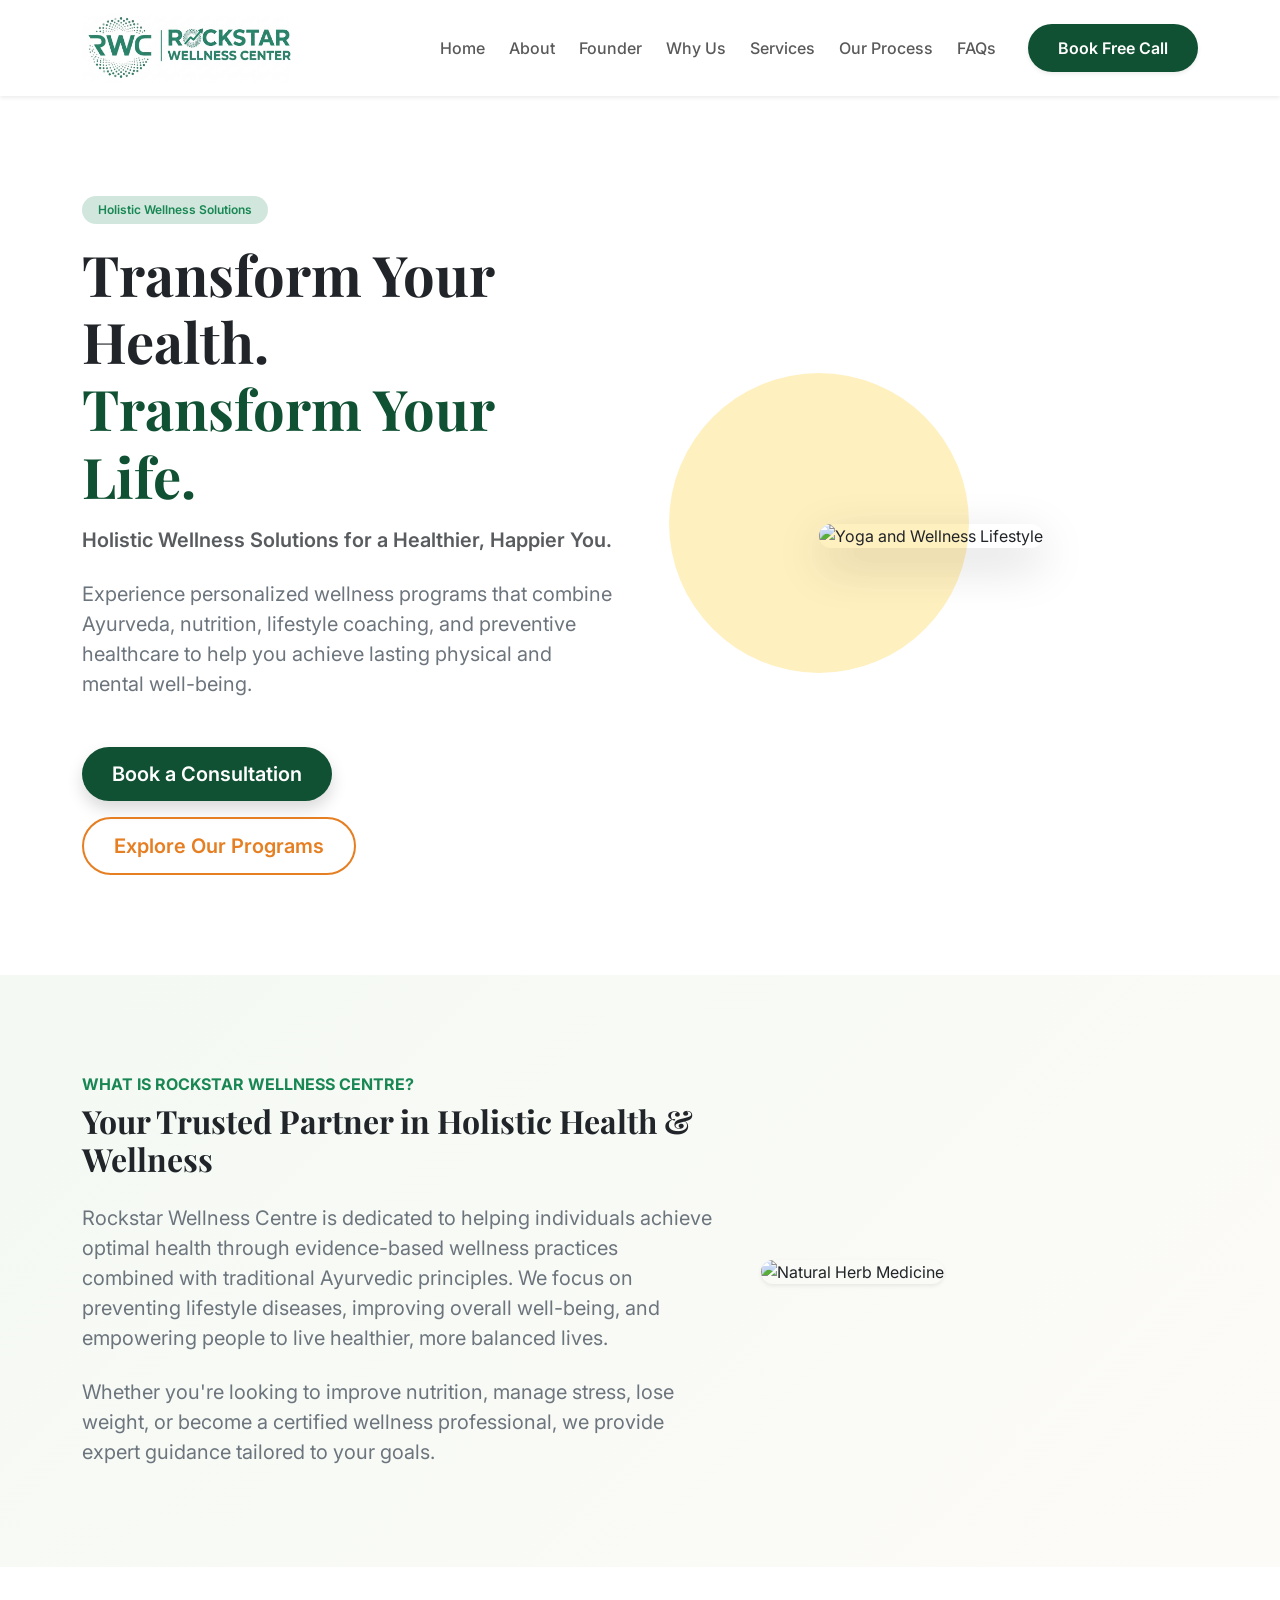
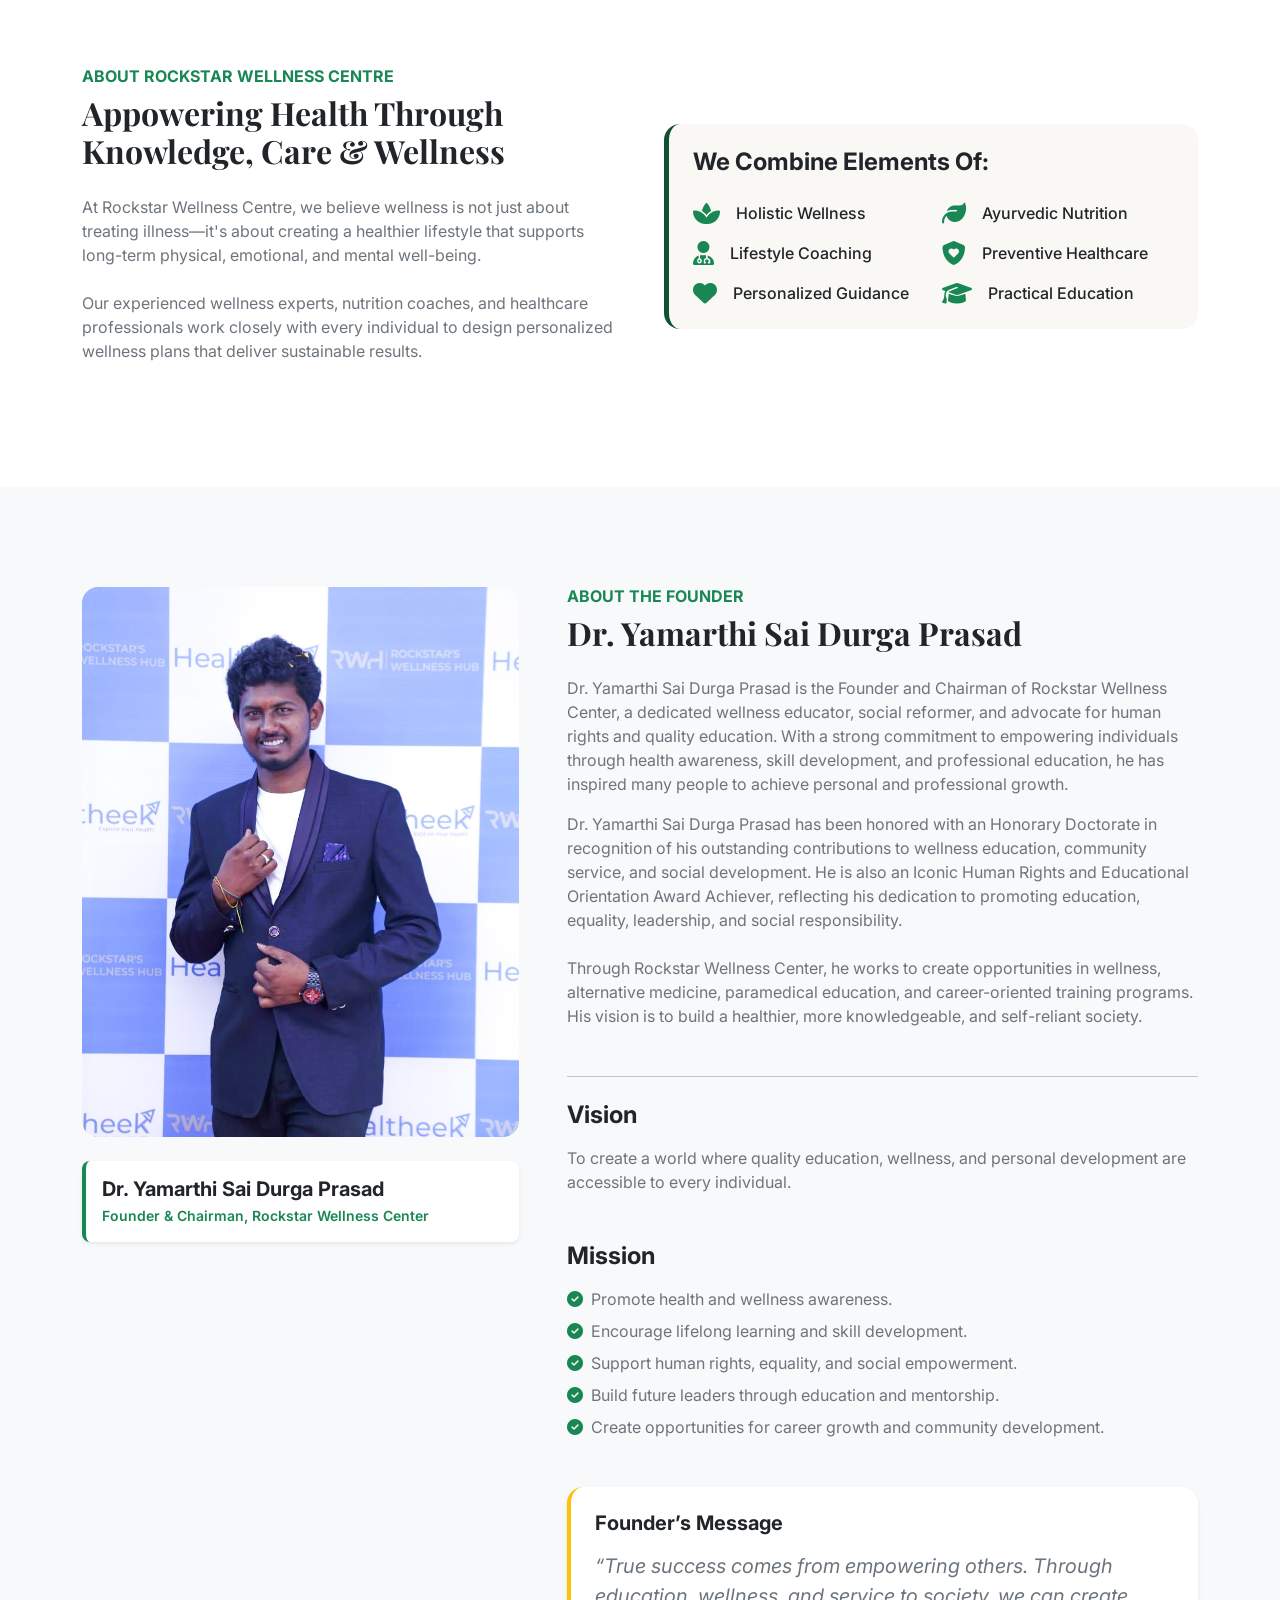
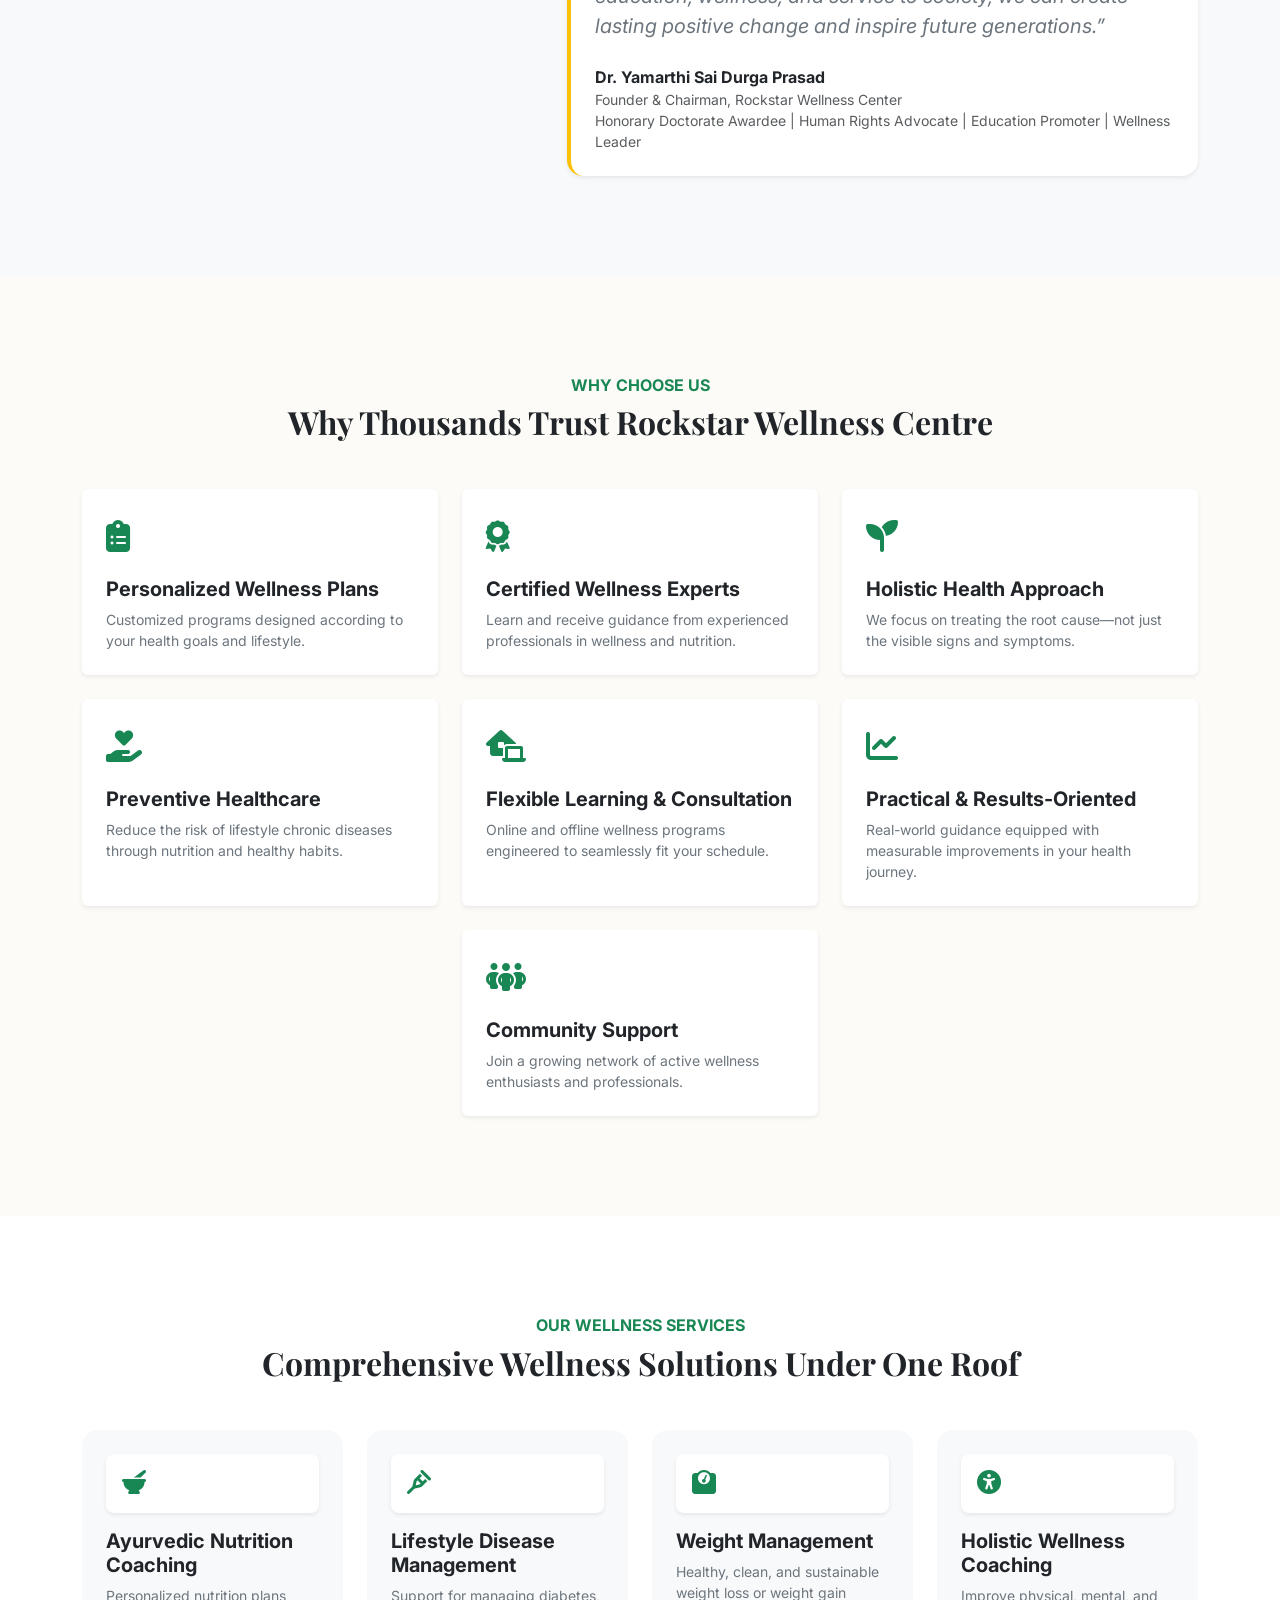
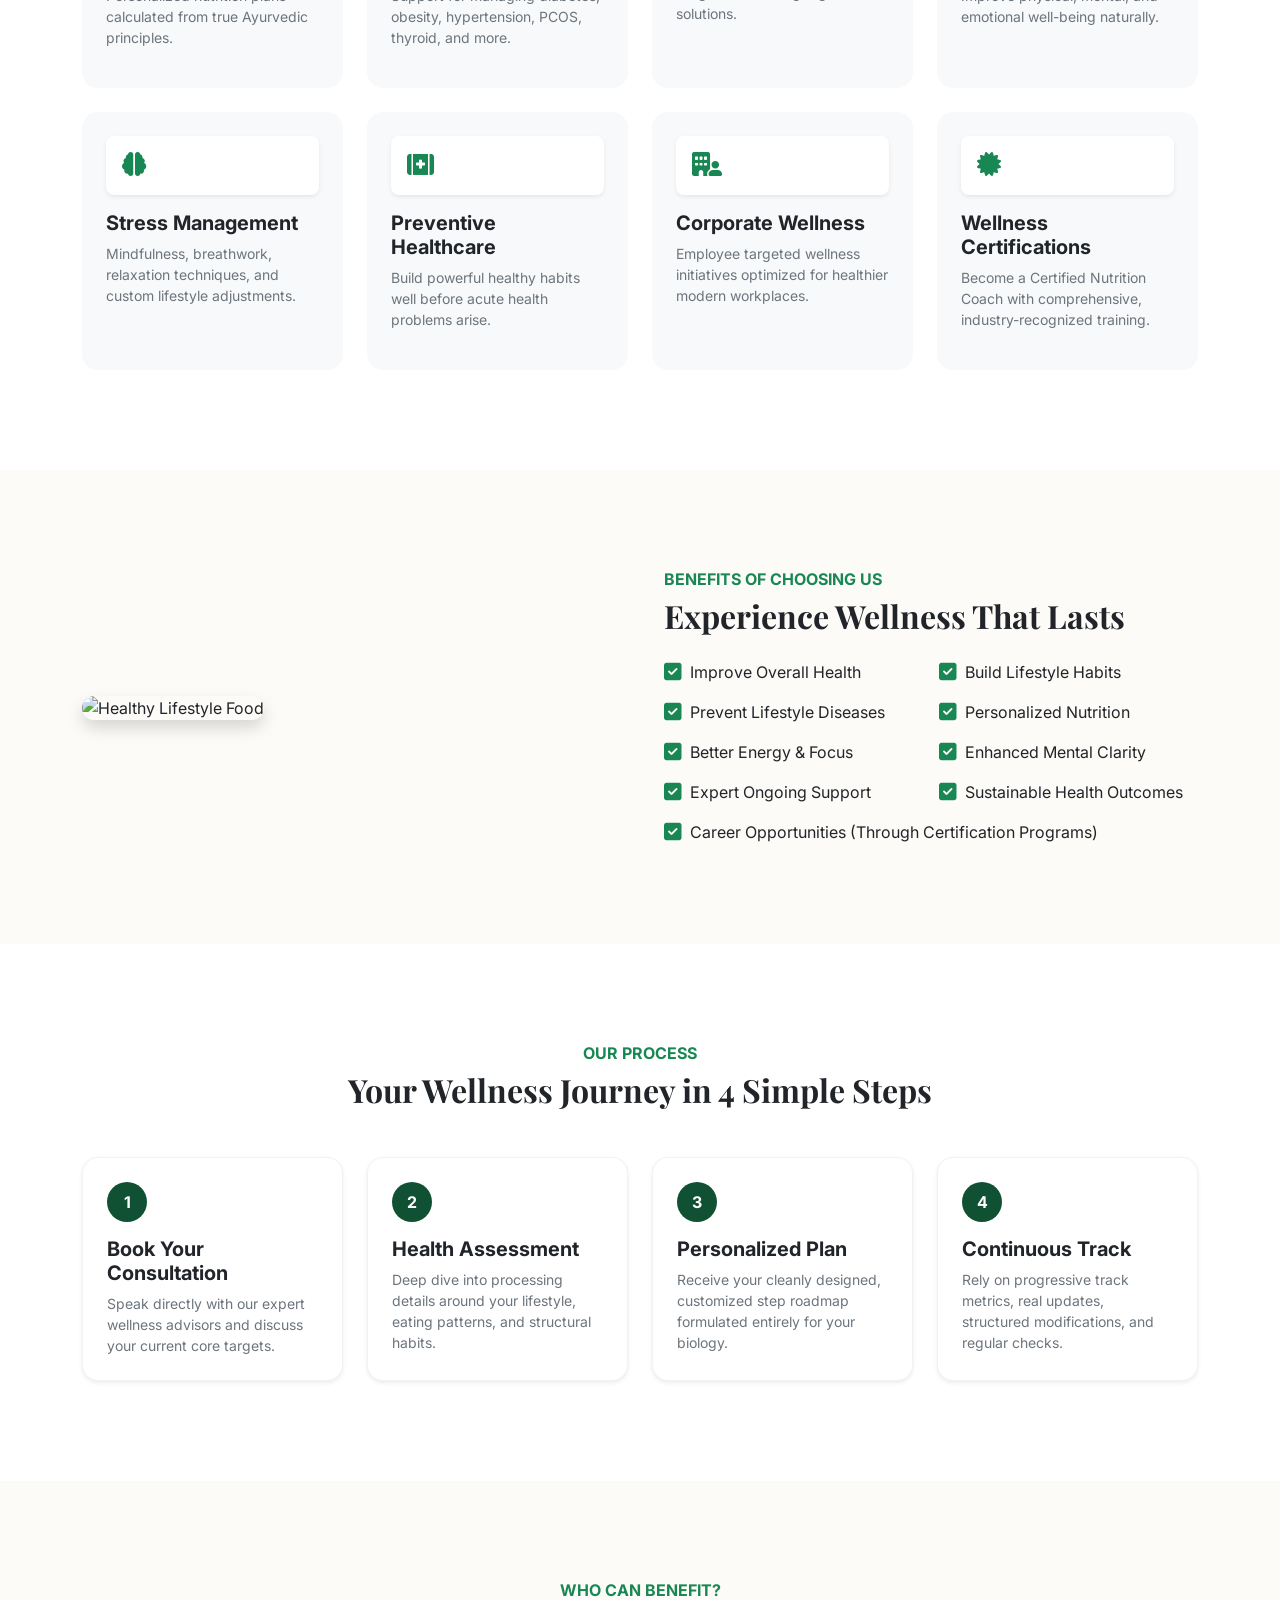
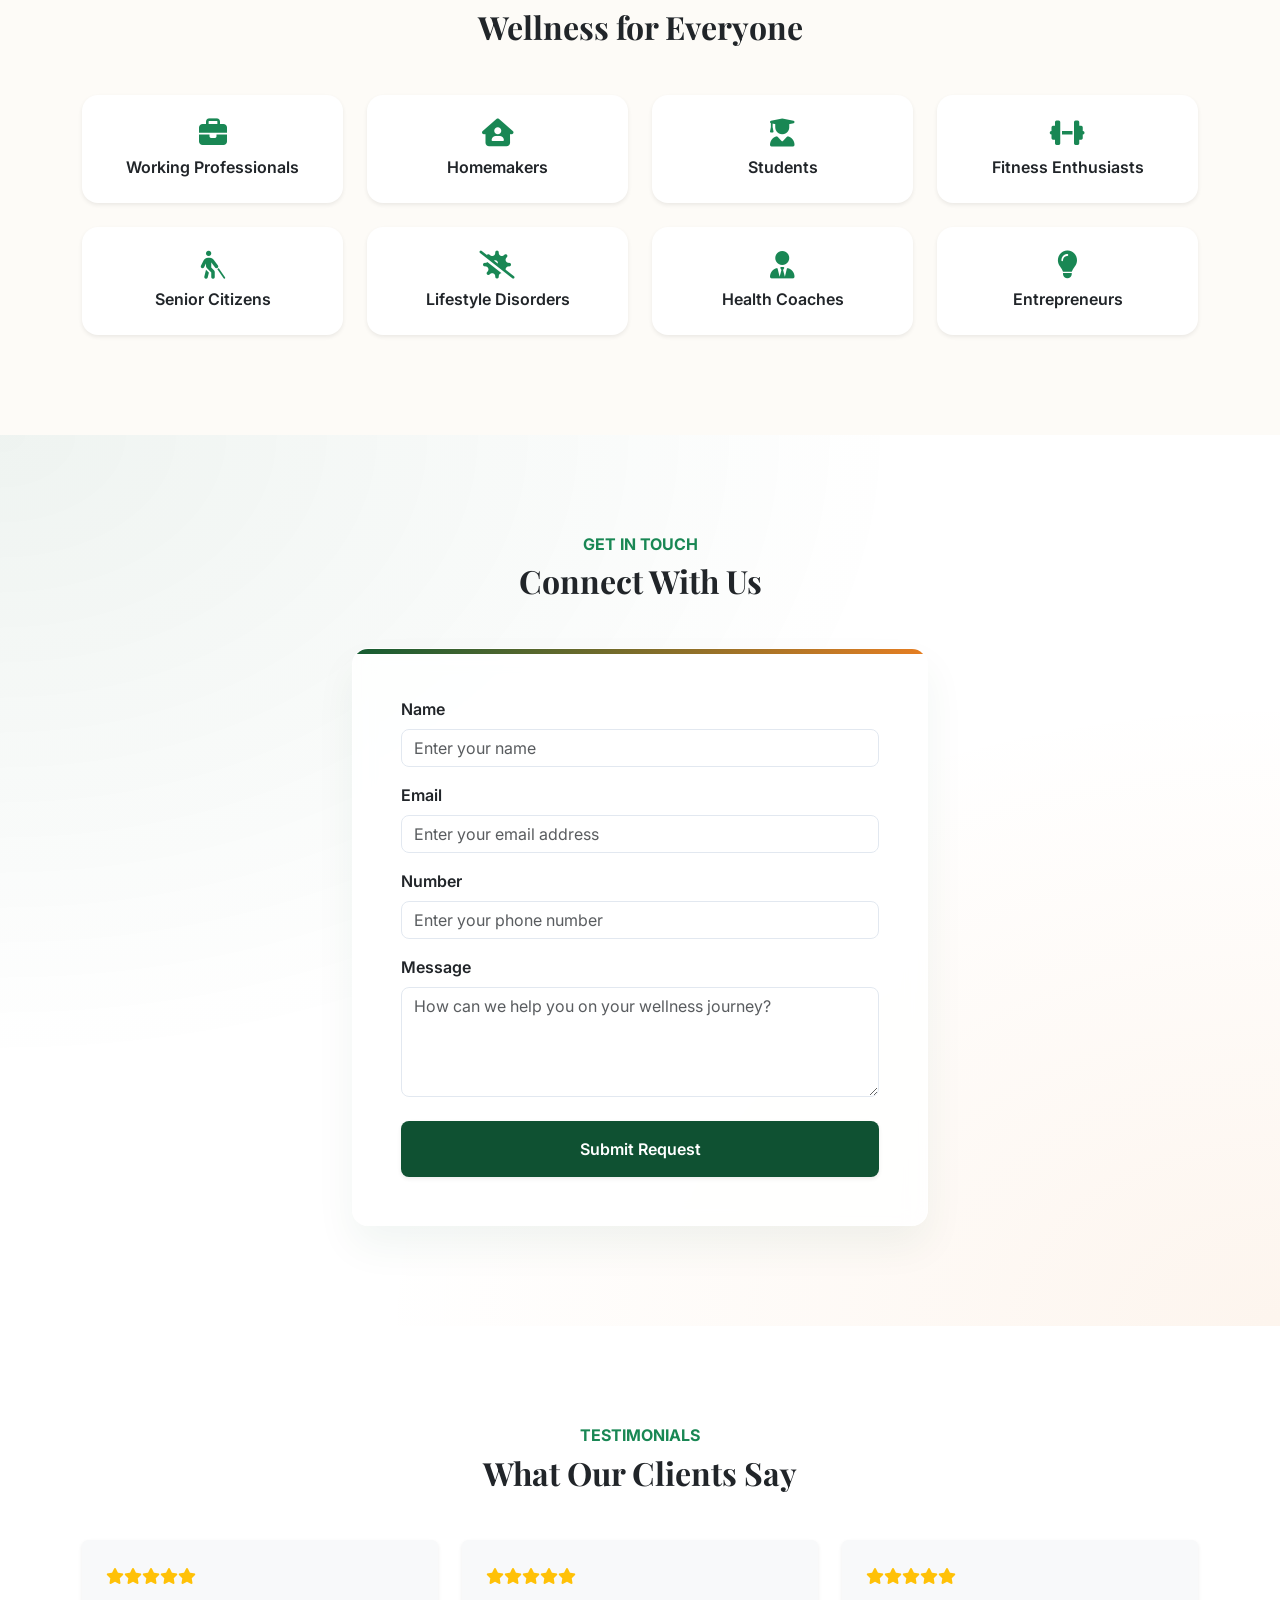
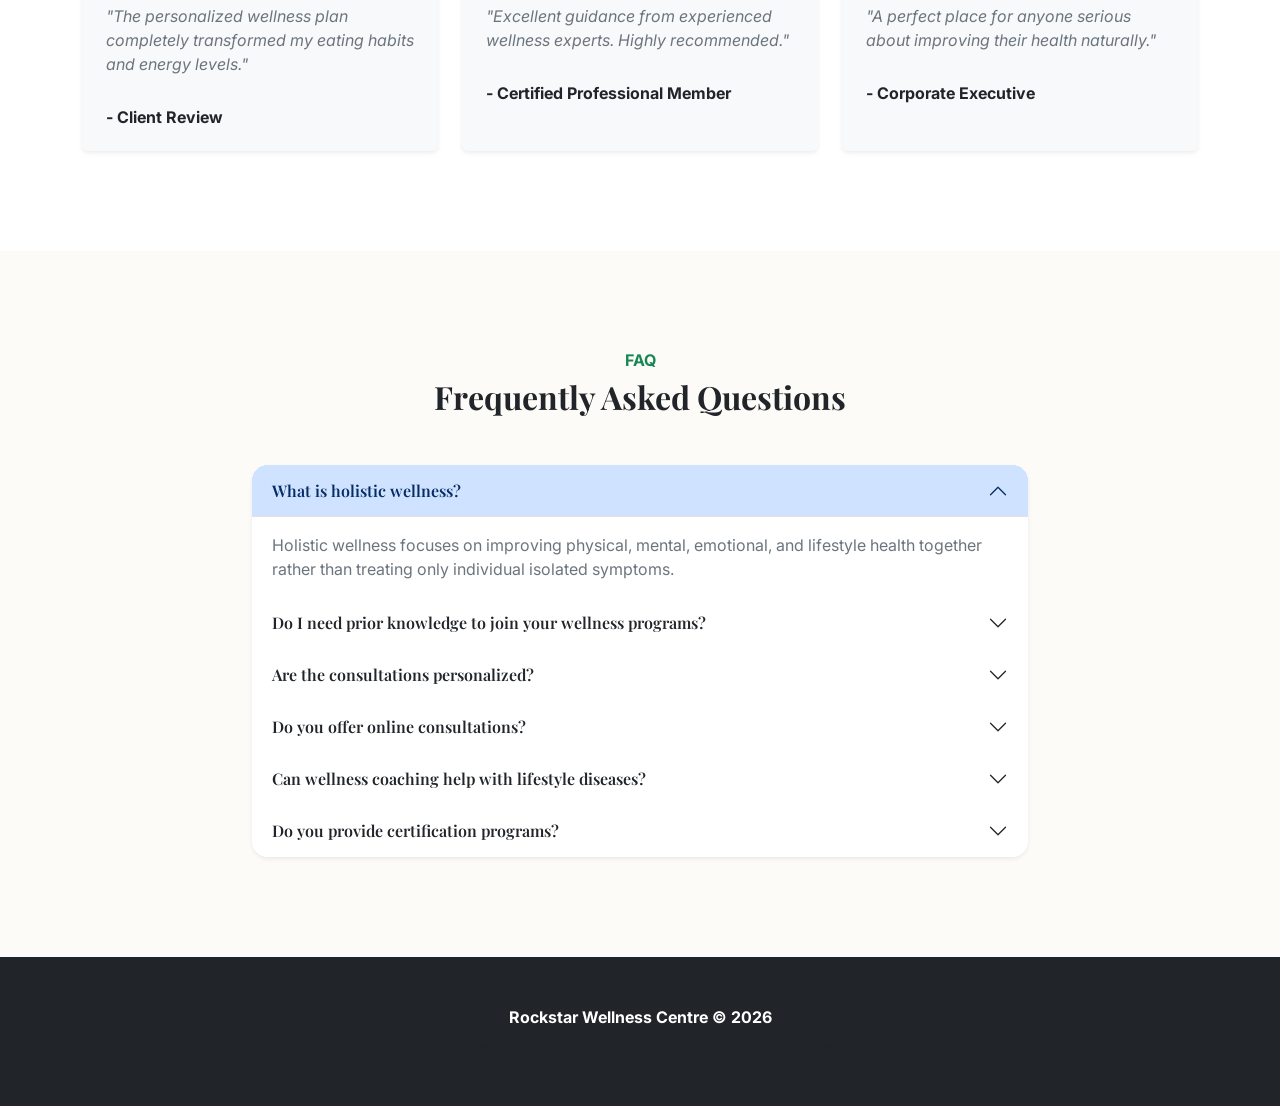
==== commit e879562f: "logo" ====
--- a/index.html
+++ b/index.html
@@ -29,7 +29,7 @@
         <div class="container">
             <a class="navbar-brand d-flex align-items-center" href="#">
                 <!-- Updated from text to provided logo image file -->
-                <img src="./img/logo.jpeg" alt="Rockstar Wellness Center Logo" style="max-height: 50px; width: auto;" class="img-fluid">
+                <img src="./img/logo.webp" alt="Rockstar Wellness Center Logo" style="max-height: 70px; width: auto;" class="img-fluid">
             </a>
             <button class="navbar-toggler" type="button" data-bs-toggle="collapse" data-bs-target="#mainNavbar">
                 <span class="navbar-toggler-icon"></span>
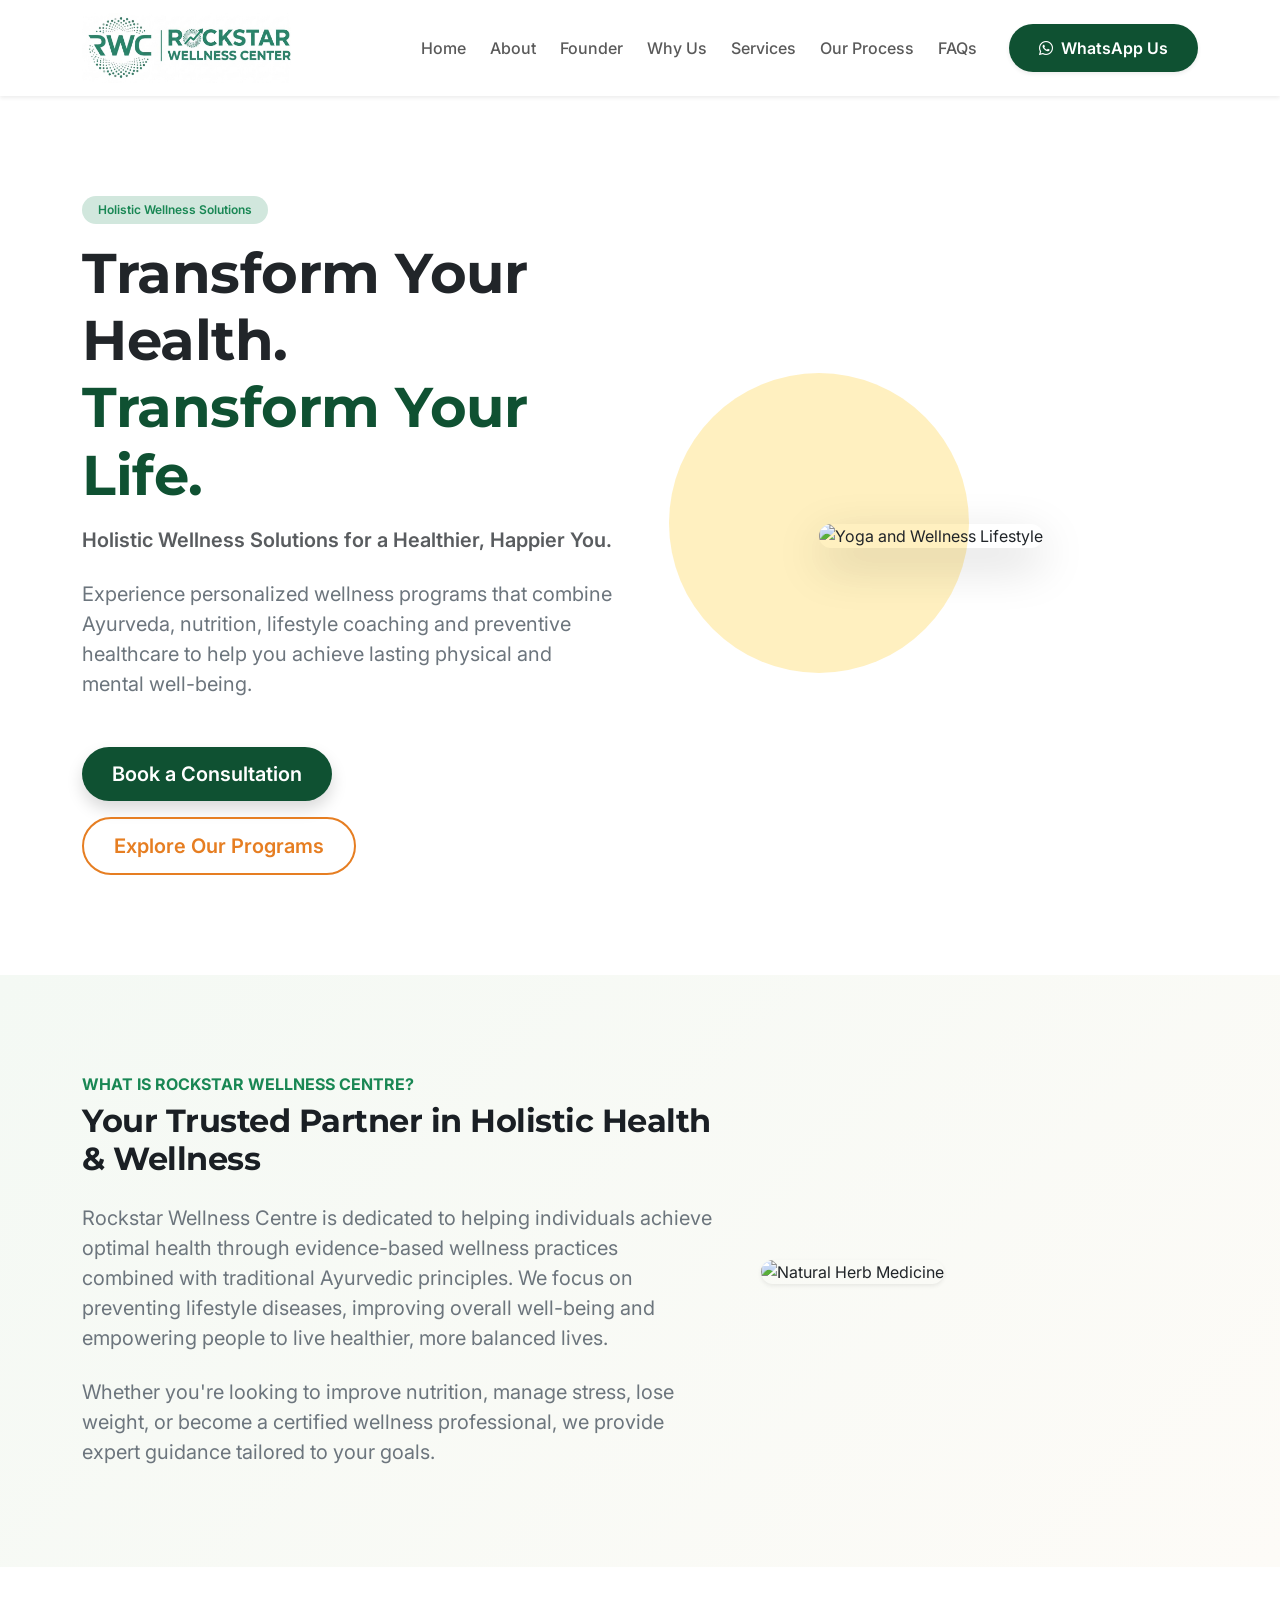
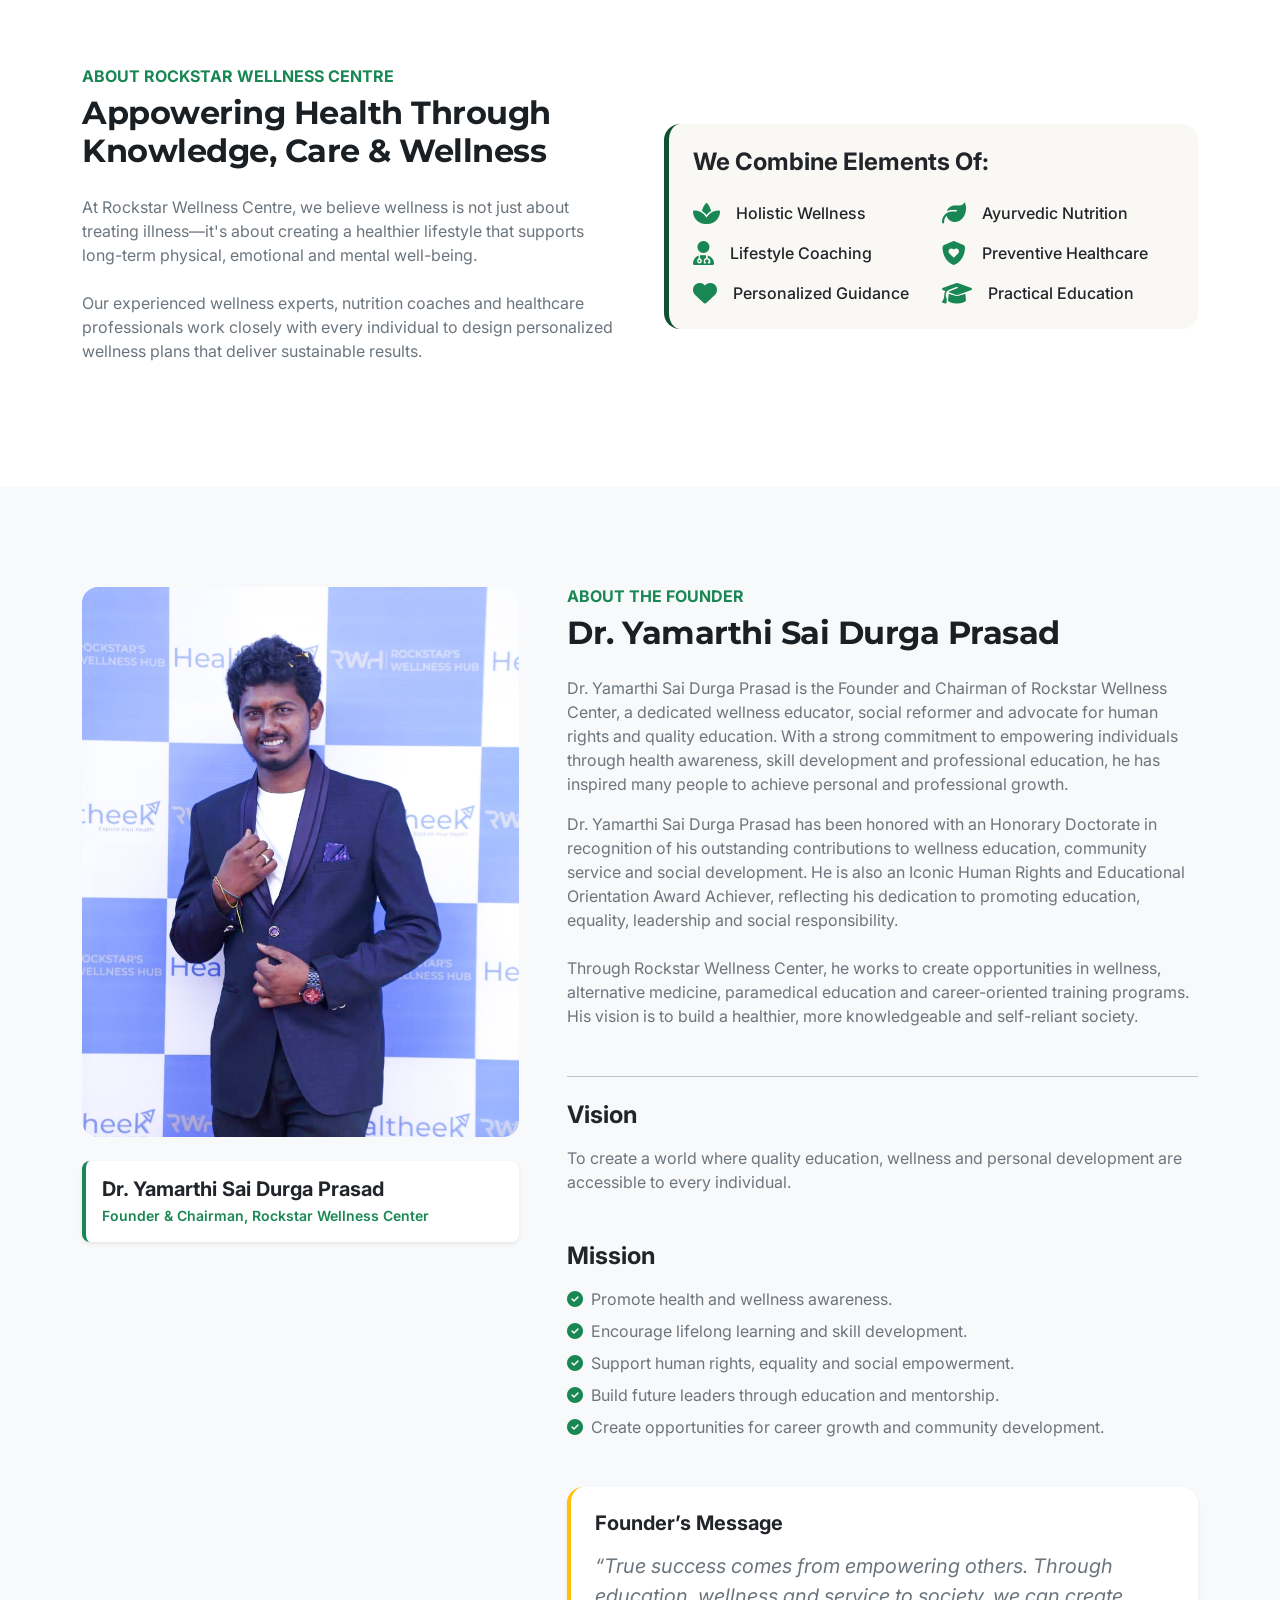
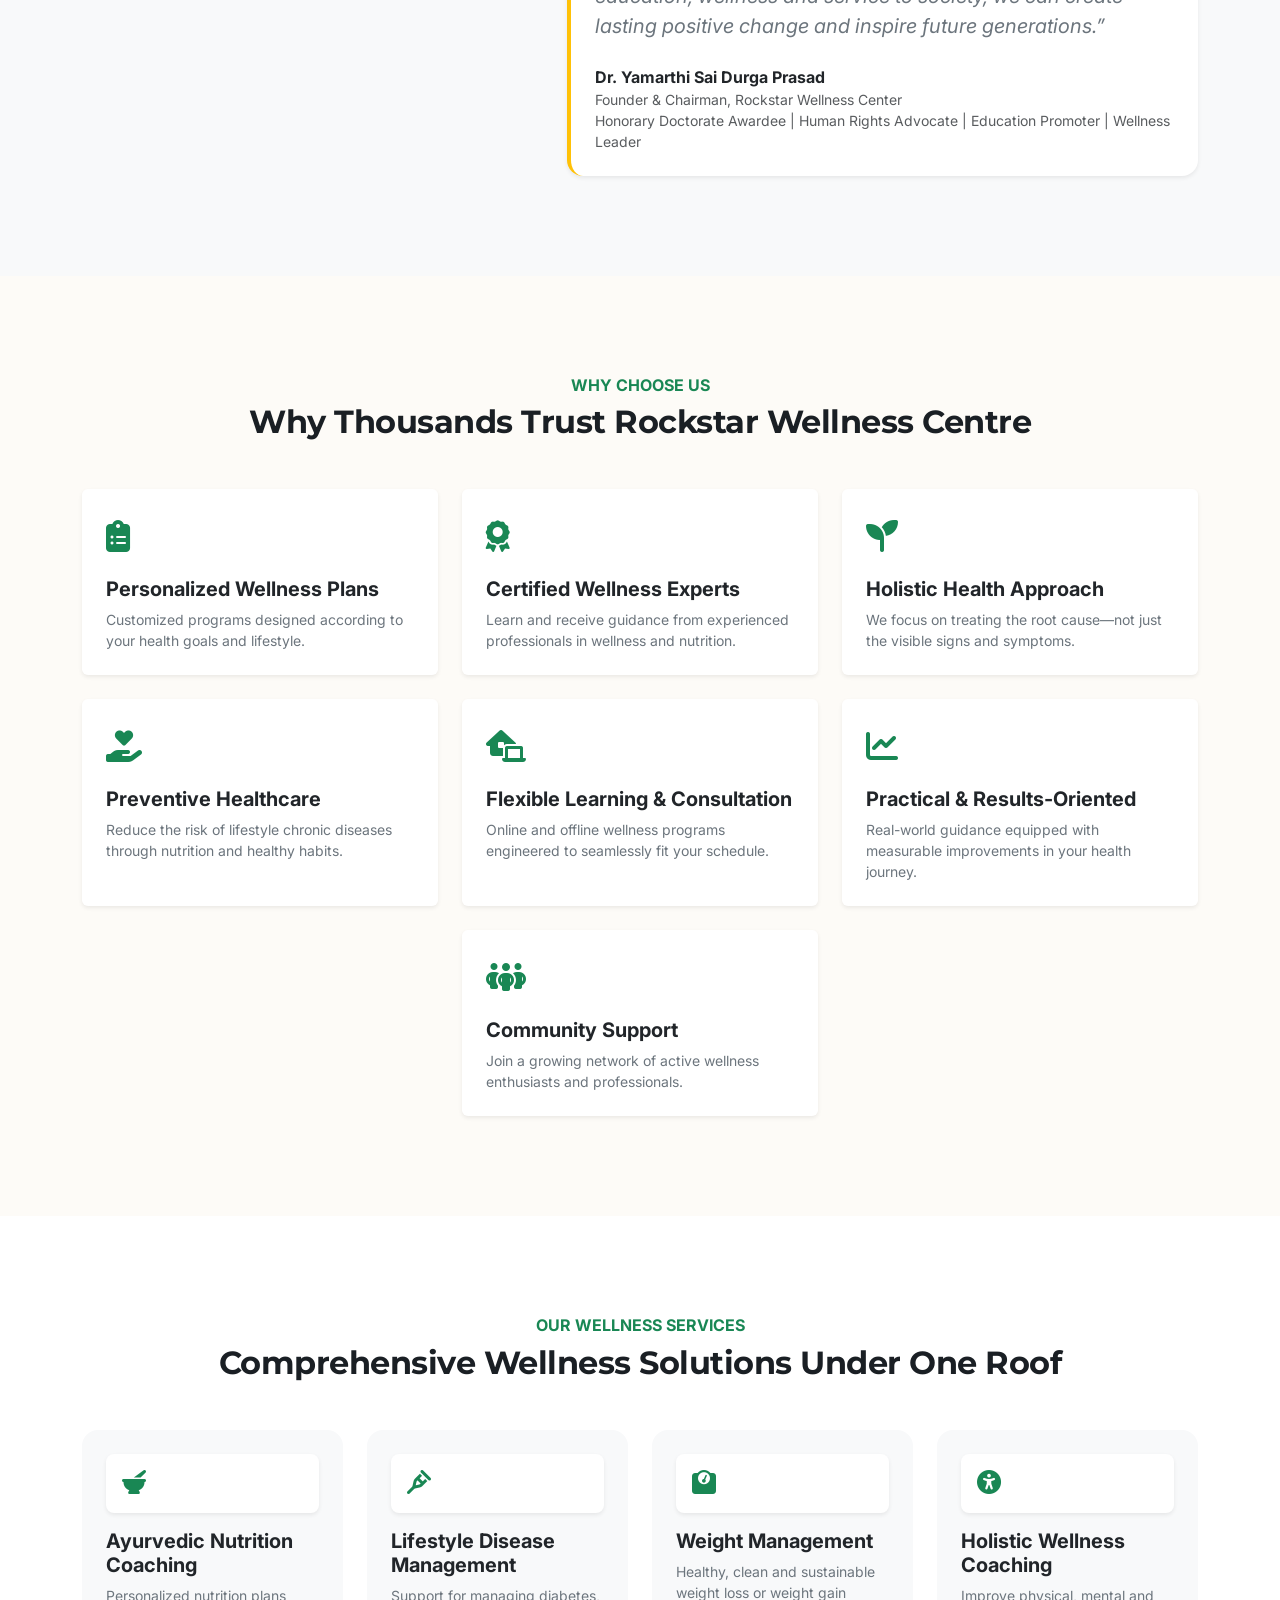
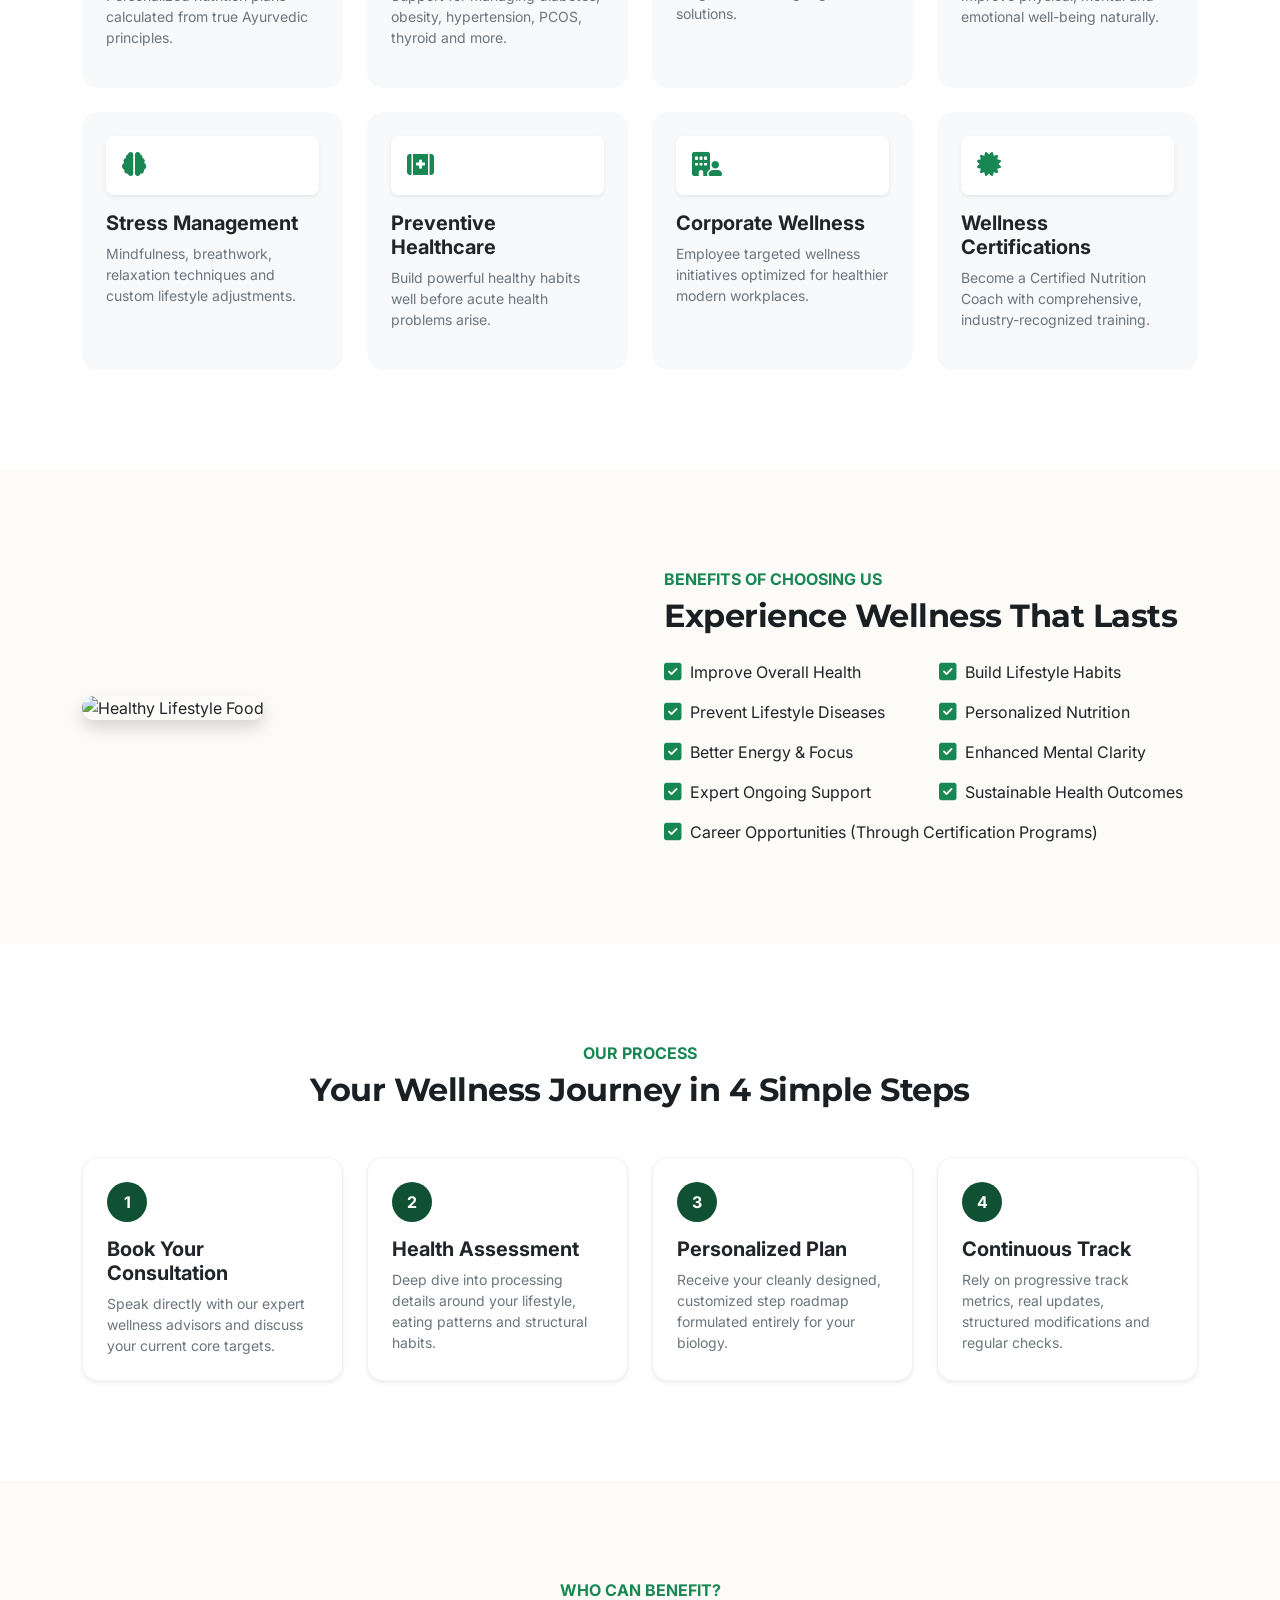
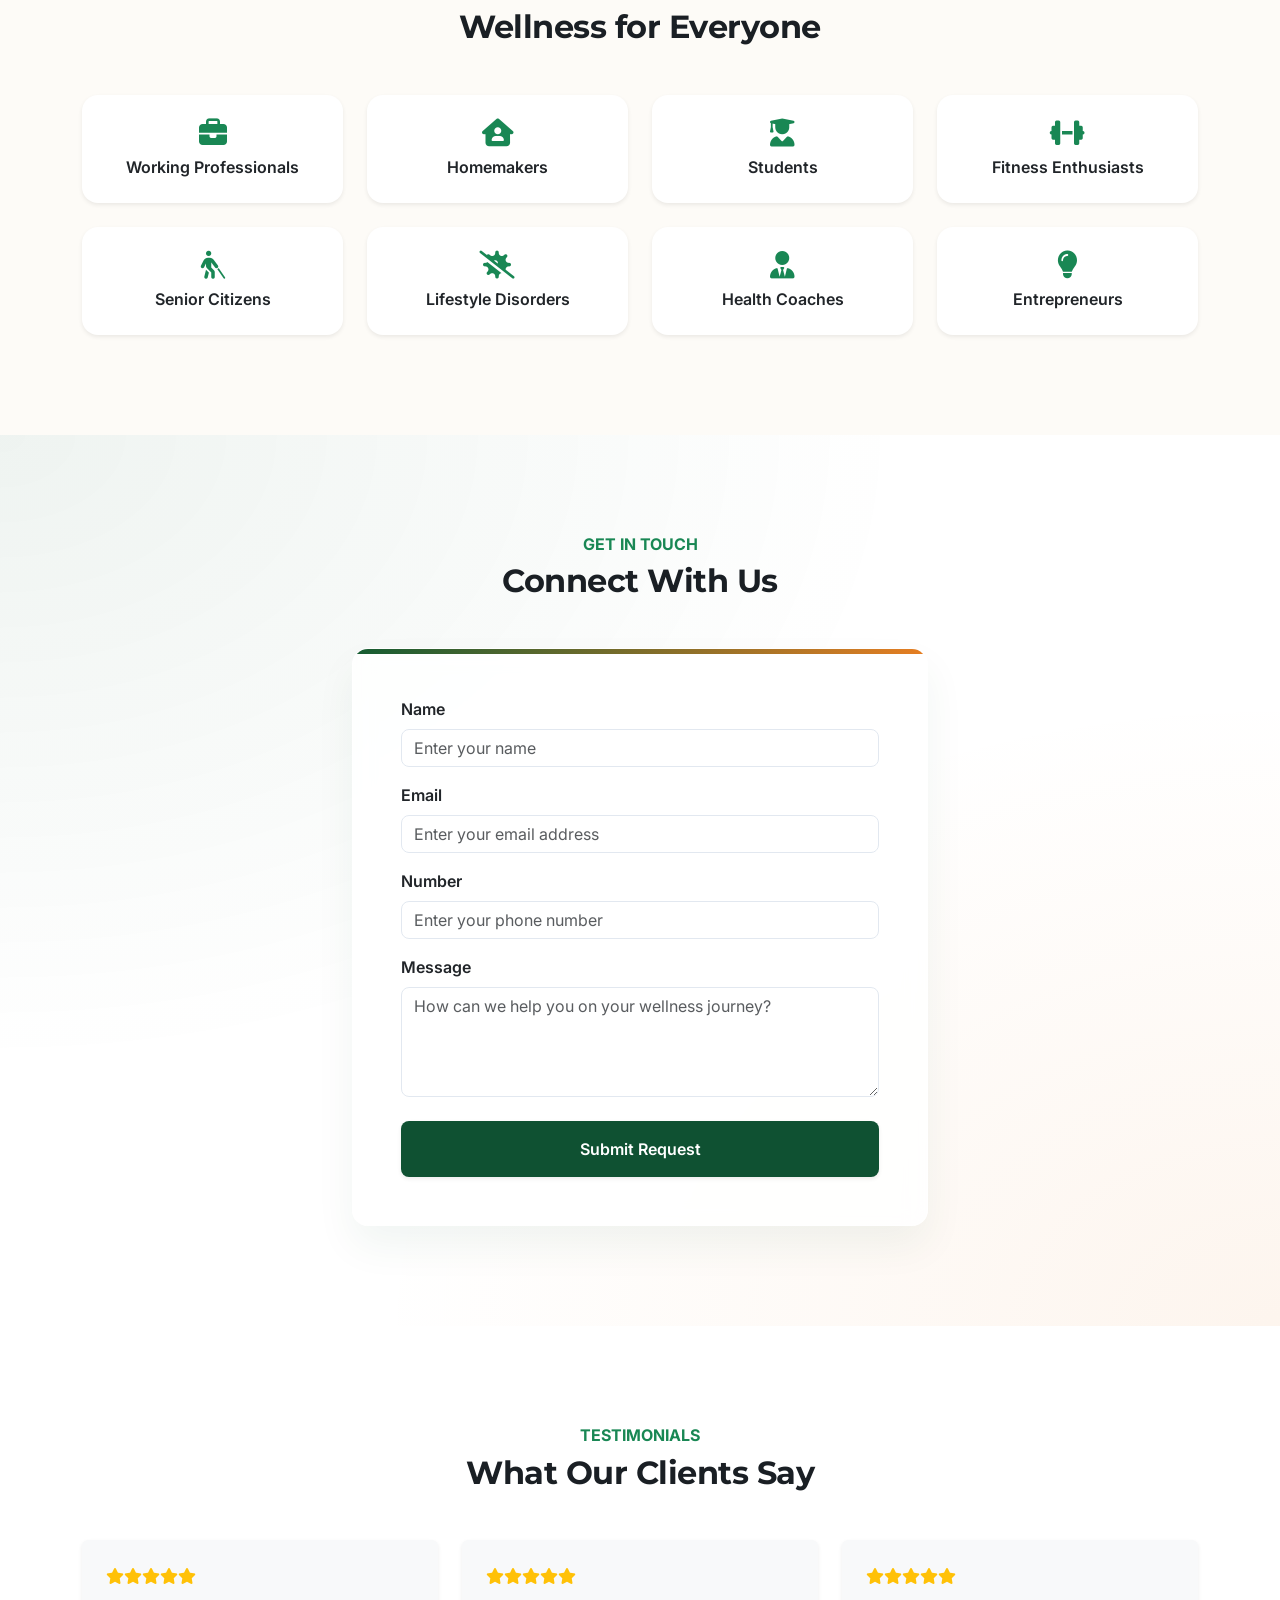
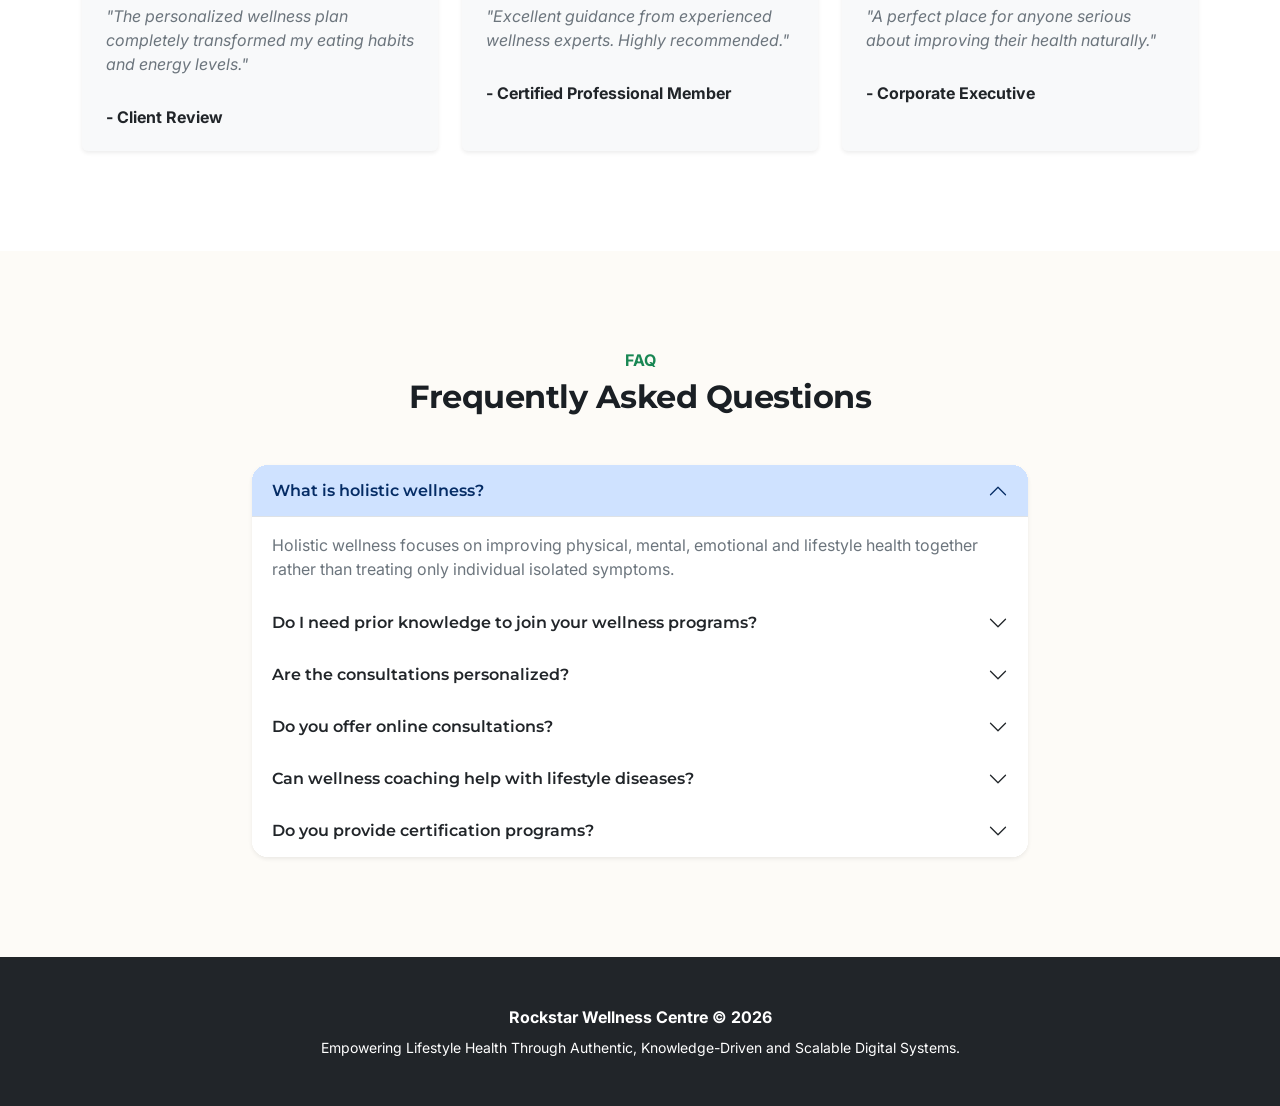
==== commit 52460f19: "updated code" ====
--- a/index.html
+++ b/index.html
@@ -1,35 +1,37 @@
 <!DOCTYPE html>
 <html lang="en">
+
 <head>
     <meta charset="UTF-8">
     <meta name="viewport" content="width=device-width, initial-scale=1.0">
     <title>Rockstar Wellness Centre | Holistic Health & Wellness</title>
-    
+    <link rel="canonical" href="https://rockstarwellnesscenter.in/">
     <!-- Bootstrap 5.3 CSS -->
     <link href="https://cdn.jsdelivr.net/npm/bootstrap@5.3.3/dist/css/bootstrap.min.css" rel="stylesheet">
 
     <link rel="shortcut icon" href="./img/healthcare.png" type="image/png">
-    
+
     <!-- Google Fonts: Inter & Playfair Display for a premium health aesthetic -->
-    <link rel="preconnect" href="https://fonts.googleapis.com">
+   <link rel="preconnect" href="https://fonts.googleapis.com">
     <link rel="preconnect" href="https://fonts.gstatic.com" crossorigin>
-    <link href="https://fonts.googleapis.com/css2?family=Inter:wght@300;400;500;600;700&family=Playfair+Display:ital,wght@0,600;0,700;1,400&display=swap" rel="stylesheet">
-    
+    <link href="https://fonts.googleapis.com/css2?family=Inter:wght@300;400;500;600;700&family=Montserrat:wght@500;600;700;800&display=swap" rel="stylesheet">
+
     <!-- Font Awesome Icons -->
     <link rel="stylesheet" href="https://cdnjs.cloudflare.com/ajax/libs/font-awesome/6.5.1/css/all.min.css">
     <link rel="stylesheet" href="style.css">
-    
+
     <!-- Animate.css -->
-    <link rel="stylesheet" href="https://cdnjs.cloudflare.com/ajax/libs/animate.css/4.1.1/animate.min.css"/>
+    <link rel="stylesheet" href="https://cdnjs.cloudflare.com/ajax/libs/animate.css/4.1.1/animate.min.css" />
 </head>
+
 <body>
 
     <!-- Sticky Navigation Bar -->
     <nav class="navbar navbar-expand-lg navbar-light bg-white sticky-top shadow-sm py-2">
         <div class="container">
             <a class="navbar-brand d-flex align-items-center" href="#">
-                <!-- Updated from text to provided logo image file -->
-                <img src="./img/logo.webp" alt="Rockstar Wellness Center Logo" style="max-height: 70px; width: auto;" class="img-fluid">
+                <img src="./img/logo.webp" alt="Rockstar Wellness Center Logo" style="max-height: 70px; width: auto;"
+                    class="img-fluid">
             </a>
             <button class="navbar-toggler" type="button" data-bs-toggle="collapse" data-bs-target="#mainNavbar">
                 <span class="navbar-toggler-icon"></span>
@@ -44,7 +46,14 @@
                     <li class="nav-item"><a class="nav-link" href="#process">Our Process</a></li>
                     <li class="nav-item"><a class="nav-link" href="#faqs">FAQs</a></li>
                 </ul>
-                <a href="tel:9603486156" class="btn btn-primary-teal ms-lg-4 shadow-sm">Book Free Call</a>
+
+                <a href="tel:9603486156" class="btn btn-primary-teal d-lg-none mt-3 shadow-sm">Book Free Call</a>
+
+                <a href="https://wa.me/919603486156?text=Hi%20I%20would%20like%20to%20know%20more%20about%20Rockstar%20wellness%20centre%20and%20the%20services%20you%20offer."
+                    target="_blank" class="btn btn-primary-teal ms-lg-4 shadow-sm d-none d-lg-inline-block">
+                    <i class="fa-brands fa-whatsapp me-1"></i> WhatsApp Us
+                </a>
+
             </div>
         </div>
     </nav>
@@ -54,10 +63,16 @@
         <div class="container">
             <div class="row align-items-center g-5">
                 <div class="col-lg-6 animate__animated animate__fadeInLeft">
-                    <span class="badge bg-success-subtle text-success px-3 py-2 rounded-pill uppercase fw-semibold mb-3">Holistic Wellness Solutions</span>
-                    <h1 class="display-4 text-dark mb-3">Transform Your Health. <br><span style="color: var(--primary-teal)">Transform Your Life.</span></h1>
-                    <p class="lead fw-semibold text-muted mb-4">Holistic Wellness Solutions for a Healthier, Happier You.</p>
-                    <p class="text-secondary mb-5 fs-5">Experience personalized wellness programs that combine Ayurveda, nutrition, lifestyle coaching, and preventive healthcare to help you achieve lasting physical and mental well-being.</p>
+                    <span
+                        class="badge bg-success-subtle text-success px-3 py-2 rounded-pill uppercase fw-semibold mb-3">Holistic
+                        Wellness Solutions</span>
+                    <h1 class="display-4 text-dark mb-3">Transform Your Health. <br><span
+                            style="color: var(--primary-teal)">Transform Your Life.</span></h1>
+                    <p class="lead fw-semibold text-muted mb-4">Holistic Wellness Solutions for a Healthier, Happier
+                        You.</p>
+                    <p class="text-secondary mb-5 fs-5">Experience personalized wellness programs that combine Ayurveda,
+                        nutrition, lifestyle coaching and preventive healthcare to help you achieve lasting physical and
+                        mental well-being.</p>
                     <div class="d-flex flex-wrap gap-3">
                         <a href="#contact-section" class="btn btn-primary-teal btn-lg shadow">Book a Consultation</a>
                         <a href="#services" class="btn btn-outline-amber btn-lg">Explore Our Programs</a>
@@ -65,8 +80,11 @@
                 </div>
                 <div class="col-lg-6 text-center animate__animated animate__fadeInRight">
                     <div class="position-relative d-inline-block">
-                        <div class="position-absolute top-0 start-0 translate-middle bg-warning opacity-25 rounded-circle p-5 filter blur" style="width: 300px; height: 300px; z-index: 1;"></div>
-                        <img src="https://images.unsplash.com/photo-1544367567-0f2fcb009e0b?auto=format&fit=crop&w=800&q=80" alt="Yoga and Wellness Lifestyle" class="img-fluid rounded-4 shadow-lg position-relative" style="z-index: 2; max-height: 500px; object-fit: cover;">
+                        <div class="position-absolute top-0 start-0 translate-middle bg-warning opacity-25 rounded-circle p-5 filter blur"
+                            style="width: 300px; height: 300px; z-index: 1;"></div>
+                        <img src="https://images.unsplash.com/photo-1544367567-0f2fcb009e0b?auto=format&fit=crop&w=800&q=80"
+                            alt="Yoga and Wellness Lifestyle" class="img-fluid rounded-4 shadow-lg position-relative"
+                            style="z-index: 2; max-height: 500px; object-fit: cover;">
                     </div>
                 </div>
             </div>
@@ -78,13 +96,19 @@
         <div class="container">
             <div class="row align-items-center g-5">
                 <div class="col-lg-5 order-lg-2">
-                    <img src="https://images.unsplash.com/photo-1512290923902-8a9f81dc236c?auto=format&fit=crop&w=600&q=80" alt="Natural Herb Medicine" class="img-fluid rounded-4 shadow-sm">
+                    <img src="https://images.unsplash.com/photo-1512290923902-8a9f81dc236c?auto=format&fit=crop&w=600&q=80"
+                        alt="Natural Herb Medicine" class="img-fluid rounded-4 shadow-sm">
                 </div>
                 <div class="col-lg-7 order-lg-1">
                     <h6 class="text-success text-uppercase fw-bold mb-2">What is Rockstar Wellness Centre?</h6>
                     <h2 class="mb-4">Your Trusted Partner in Holistic Health & Wellness</h2>
-                    <p class="text-secondary fs-5 mb-4">Rockstar Wellness Centre is dedicated to helping individuals achieve optimal health through evidence-based wellness practices combined with traditional Ayurvedic principles. We focus on preventing lifestyle diseases, improving overall well-being, and empowering people to live healthier, more balanced lives.</p>
-                    <p class="text-secondary fs-5 mb-0">Whether you're looking to improve nutrition, manage stress, lose weight, or become a certified wellness professional, we provide expert guidance tailored to your goals.</p>
+                    <p class="text-secondary fs-5 mb-4">Rockstar Wellness Centre is dedicated to helping individuals
+                        achieve optimal health through evidence-based wellness practices combined with traditional
+                        Ayurvedic principles. We focus on preventing lifestyle diseases, improving overall well-being
+                        and empowering people to live healthier, more balanced lives.</p>
+                    <p class="text-secondary fs-5 mb-0">Whether you're looking to improve nutrition, manage stress, lose
+                        weight, or become a certified wellness professional, we provide expert guidance tailored to your
+                        goals.</p>
                 </div>
             </div>
         </div>
@@ -97,30 +121,41 @@
                 <div class="col-lg-6">
                     <h6 class="text-success text-uppercase fw-bold mb-2">About Rockstar Wellness Centre</h6>
                     <h2 class="mb-4">Appowering Health Through Knowledge, Care & Wellness</h2>
-                    <p class="text-secondary mb-4">At Rockstar Wellness Centre, we believe wellness is not just about treating illness—it's about creating a healthier lifestyle that supports long-term physical, emotional, and mental well-being.</p>
-                    <p class="text-secondary mb-4">Our experienced wellness experts, nutrition coaches, and healthcare professionals work closely with every individual to design personalized wellness plans that deliver sustainable results.</p>
+                    <p class="text-secondary mb-4">At Rockstar Wellness Centre, we believe wellness is not just about
+                        treating illness—it's about creating a healthier lifestyle that supports long-term physical,
+                        emotional and mental well-being.</p>
+                    <p class="text-secondary mb-4">Our experienced wellness experts, nutrition coaches and healthcare
+                        professionals work closely with every individual to design personalized wellness plans that
+                        deliver sustainable results.</p>
                 </div>
                 <div class="col-lg-6">
-                    <div class="p-4 rounded-4" style="background-color: #faf8f5; border-left: 5px solid var(--primary-teal);">
+                    <div class="p-4 rounded-4"
+                        style="background-color: #faf8f5; border-left: 5px solid var(--primary-teal);">
                         <h4 class="mb-4 text-dark fw-bold">We Combine Elements Of:</h4>
                         <div class="row g-3">
                             <div class="col-sm-6 d-flex align-items-center gap-3">
-                                <i class="fa-solid fa-spa text-success fs-4"></i> <span class="fw-medium">Holistic Wellness</span>
+                                <i class="fa-solid fa-spa text-success fs-4"></i> <span class="fw-medium">Holistic
+                                    Wellness</span>
                             </div>
                             <div class="col-sm-6 d-flex align-items-center gap-3">
-                                <i class="fa-solid fa-leaf text-success fs-4"></i> <span class="fw-medium">Ayurvedic Nutrition</span>
+                                <i class="fa-solid fa-leaf text-success fs-4"></i> <span class="fw-medium">Ayurvedic
+                                    Nutrition</span>
                             </div>
                             <div class="col-sm-6 d-flex align-items-center gap-3">
-                                <i class="fa-solid fa-user-doctor text-success fs-4"></i> <span class="fw-medium">Lifestyle Coaching</span>
+                                <i class="fa-solid fa-user-doctor text-success fs-4"></i> <span
+                                    class="fw-medium">Lifestyle Coaching</span>
                             </div>
                             <div class="col-sm-6 d-flex align-items-center gap-3">
-                                <i class="fa-solid fa-shield-heart text-success fs-4"></i> <span class="fw-medium">Preventive Healthcare</span>
+                                <i class="fa-solid fa-shield-heart text-success fs-4"></i> <span
+                                    class="fw-medium">Preventive Healthcare</span>
                             </div>
                             <div class="col-sm-6 d-flex align-items-center gap-3">
-                                <i class="fa-solid fa-heart text-success fs-4"></i> <span class="fw-medium">Personalized Guidance</span>
+                                <i class="fa-solid fa-heart text-success fs-4"></i> <span class="fw-medium">Personalized
+                                    Guidance</span>
                             </div>
                             <div class="col-sm-6 d-flex align-items-center gap-3">
-                                <i class="fa-solid fa-graduation-cap text-success fs-4"></i> <span class="fw-medium">Practical Education</span>
+                                <i class="fa-solid fa-graduation-cap text-success fs-4"></i> <span
+                                    class="fw-medium">Practical Education</span>
                             </div>
                         </div>
                     </div>
@@ -135,41 +170,71 @@
             <div class="row g-5 align-items-start">
                 <div class="col-lg-5 text-center">
                     <div class="sticky-lg-top" style="top: 100px;">
-                        <img src="./img/Founder.jpeg" alt="Dr. Yamarthi Sai Durga Prasad" class="img-fluid rounded-4 shadow-md mb-4" style="max-height: 550px; width: 100%; object-fit: cover;">
+                        <img src="./img/Founder.jpeg" alt="Dr. Yamarthi Sai Durga Prasad"
+                            class="img-fluid rounded-4 shadow-md mb-4"
+                            style="max-height: 550px; width: 100%; object-fit: cover;">
                         <div class="p-3 bg-white rounded-3 shadow-sm text-start border-start border-success border-4">
                             <h5 class="fw-bold mb-1 text-dark">Dr. Yamarthi Sai Durga Prasad</h5>
-                            <p class="small text-success fw-semibold mb-0">Founder & Chairman, Rockstar Wellness Center</p>
+                            <p class="small text-success fw-semibold mb-0">Founder & Chairman, Rockstar Wellness Center
+                            </p>
                         </div>
                     </div>
                 </div>
                 <div class="col-lg-7">
                     <h6 class="text-success text-uppercase fw-bold mb-2">About the Founder</h6>
                     <h2 class="mb-4 fw-bold">Dr. Yamarthi Sai Durga Prasad</h2>
-                    
-                    <p class="text-secondary mb-3">Dr. Yamarthi Sai Durga Prasad is the Founder and Chairman of Rockstar Wellness Center, a dedicated wellness educator, social reformer, and advocate for human rights and quality education. With a strong commitment to empowering individuals through health awareness, skill development, and professional education, he has inspired many people to achieve personal and professional growth.</p>
-                    <p class="text-secondary mb-4">Dr. Yamarthi Sai Durga Prasad has been honored with an Honorary Doctorate in recognition of his outstanding contributions to wellness education, community service, and social development. He is also an Iconic Human Rights and Educational Orientation Award Achiever, reflecting his dedication to promoting education, equality, leadership, and social responsibility.</p>
-                    <p class="text-secondary mb-5">Through Rockstar Wellness Center, he works to create opportunities in wellness, alternative medicine, paramedical education, and career-oriented training programs. His vision is to build a healthier, more knowledgeable, and self-reliant society.</p>
-                    
+
+                    <p class="text-secondary mb-3">Dr. Yamarthi Sai Durga Prasad is the Founder and Chairman of Rockstar
+                        Wellness Center, a dedicated wellness educator, social reformer and advocate for human rights
+                        and quality education. With a strong commitment to empowering individuals through health
+                        awareness, skill development and professional education, he has inspired many people to achieve
+                        personal and professional growth.</p>
+                    <p class="text-secondary mb-4">Dr. Yamarthi Sai Durga Prasad has been honored with an Honorary
+                        Doctorate in recognition of his outstanding contributions to wellness education, community
+                        service and social development. He is also an Iconic Human Rights and Educational Orientation
+                        Award Achiever, reflecting his dedication to promoting education, equality, leadership and
+                        social responsibility.</p>
+                    <p class="text-secondary mb-5">Through Rockstar Wellness Center, he works to create opportunities in
+                        wellness, alternative medicine, paramedical education and career-oriented training programs. His
+                        vision is to build a healthier, more knowledgeable and self-reliant society.</p>
+
                     <hr class="my-4">
-                    
+
                     <h4 class="fw-bold text-dark mb-3">Vision</h4>
-                    <p class="text-secondary mb-5">To create a world where quality education, wellness, and personal development are accessible to every individual.</p>
-                    
+                    <p class="text-secondary mb-5">To create a world where quality education, wellness and personal
+                        development are accessible to every individual.</p>
+
                     <h4 class="fw-bold text-dark mb-3">Mission</h4>
                     <ul class="list-unstyled mb-5">
-                        <li class="mb-2 d-flex align-items-start"><i class="fa-solid fa-circle-check text-success me-2 mt-1"></i> <span class="text-secondary">Promote health and wellness awareness.</span></li>
-                        <li class="mb-2 d-flex align-items-start"><i class="fa-solid fa-circle-check text-success me-2 mt-1"></i> <span class="text-secondary">Encourage lifelong learning and skill development.</span></li>
-                        <li class="mb-2 d-flex align-items-start"><i class="fa-solid fa-circle-check text-success me-2 mt-1"></i> <span class="text-secondary">Support human rights, equality, and social empowerment.</span></li>
-                        <li class="mb-2 d-flex align-items-start"><i class="fa-solid fa-circle-check text-success me-2 mt-1"></i> <span class="text-secondary">Build future leaders through education and mentorship.</span></li>
-                        <li class="d-flex align-items-start"><i class="fa-solid fa-circle-check text-success me-2 mt-1"></i> <span class="text-secondary">Create opportunities for career growth and community development.</span></li>
+                        <li class="mb-2 d-flex align-items-start"><i
+                                class="fa-solid fa-circle-check text-success me-2 mt-1"></i> <span
+                                class="text-secondary">Promote health and wellness awareness.</span></li>
+                        <li class="mb-2 d-flex align-items-start"><i
+                                class="fa-solid fa-circle-check text-success me-2 mt-1"></i> <span
+                                class="text-secondary">Encourage lifelong learning and skill development.</span></li>
+                        <li class="mb-2 d-flex align-items-start"><i
+                                class="fa-solid fa-circle-check text-success me-2 mt-1"></i> <span
+                                class="text-secondary">Support human rights, equality and social empowerment.</span>
+                        </li>
+                        <li class="mb-2 d-flex align-items-start"><i
+                                class="fa-solid fa-circle-check text-success me-2 mt-1"></i> <span
+                                class="text-secondary">Build future leaders through education and mentorship.</span>
+                        </li>
+                        <li class="d-flex align-items-start"><i
+                                class="fa-solid fa-circle-check text-success me-2 mt-1"></i> <span
+                                class="text-secondary">Create opportunities for career growth and community
+                                development.</span></li>
                     </ul>
-                    
+
                     <div class="p-4 rounded-4 bg-white shadow-sm border-start border-warning border-4">
                         <h5 class="fw-bold text-dark mb-3">Founder’s Message</h5>
-                        <p class="fst-italic text-secondary fs-5 mb-4">“True success comes from empowering others. Through education, wellness, and service to society, we can create lasting positive change and inspire future generations.”</p>
+                        <p class="fst-italic text-secondary fs-5 mb-4">“True success comes from empowering others.
+                            Through education, wellness and service to society, we can create lasting positive change
+                            and inspire future generations.”</p>
                         <p class="fw-bold mb-0 text-dark">Dr. Yamarthi Sai Durga Prasad</p>
                         <p class="small text-muted mb-0">Founder & Chairman, Rockstar Wellness Center</p>
-                        <p class="small text-muted mb-0">Honorary Doctorate Awardee | Human Rights Advocate | Education Promoter | Wellness Leader</p>
+                        <p class="small text-muted mb-0">Honorary Doctorate Awardee | Human Rights Advocate | Education
+                            Promoter | Wellness Leader</p>
                     </div>
                 </div>
             </div>
@@ -188,42 +253,48 @@
                     <div class="card h-100 p-4 border-0 shadow-sm hover-lift">
                         <div class="text-success mb-3 fs-2"><i class="fa-solid fa-clipboard-list"></i></div>
                         <h5 class="fw-bold">Personalized Wellness Plans</h5>
-                        <p class="text-secondary small mb-0">Customized programs designed according to your health goals and lifestyle.</p>
+                        <p class="text-secondary small mb-0">Customized programs designed according to your health goals
+                            and lifestyle.</p>
                     </div>
                 </div>
                 <div class="col-md-4 col-sm-6">
                     <div class="card h-100 p-4 border-0 shadow-sm hover-lift">
                         <div class="text-success mb-3 fs-2"><i class="fa-solid fa-award"></i></div>
                         <h5 class="fw-bold">Certified Wellness Experts</h5>
-                        <p class="text-secondary small mb-0">Learn and receive guidance from experienced professionals in wellness and nutrition.</p>
+                        <p class="text-secondary small mb-0">Learn and receive guidance from experienced professionals
+                            in wellness and nutrition.</p>
                     </div>
                 </div>
                 <div class="col-md-4 col-sm-6">
                     <div class="card h-100 p-4 border-0 shadow-sm hover-lift">
                         <div class="text-success mb-3 fs-2"><i class="fa-solid fa-seedling"></i></div>
                         <h5 class="fw-bold">Holistic Health Approach</h5>
-                        <p class="text-secondary small mb-0">We focus on treating the root cause—not just the visible signs and symptoms.</p>
+                        <p class="text-secondary small mb-0">We focus on treating the root cause—not just the visible
+                            signs and symptoms.</p>
                     </div>
                 </div>
                 <div class="col-md-4 col-sm-6">
                     <div class="card h-100 p-4 border-0 shadow-sm hover-lift">
                         <div class="text-success mb-3 fs-2"><i class="fa-solid fa-hand-holding-heart"></i></div>
                         <h5 class="fw-bold">Preventive Healthcare</h5>
-                        <p class="text-secondary small mb-0">Reduce the risk of lifestyle chronic diseases through nutrition and healthy habits.</p>
+                        <p class="text-secondary small mb-0">Reduce the risk of lifestyle chronic diseases through
+                            nutrition and healthy habits.</p>
                     </div>
                 </div>
                 <div class="col-md-4 col-sm-6">
                     <div class="card h-100 p-4 border-0 shadow-sm hover-lift">
                         <div class="text-success mb-3 fs-2"><i class="fa-solid fa-laptop-house"></i></div>
                         <h5 class="fw-bold">Flexible Learning & Consultation</h5>
-                        <p class="text-secondary small mb-0">Online and offline wellness programs engineered to seamlessly fit your schedule.</p>
+                        <p class="text-secondary small mb-0">Online and offline wellness programs engineered to
+                            seamlessly fit your schedule.</p>
                     </div>
                 </div>
                 <div class="col-md-4 col-sm-6">
                     <div class="card h-100 p-4 border-0 shadow-sm hover-lift">
                         <div class="text-success mb-3 fs-2"><i class="fa-solid fa-chart-line"></i></div>
                         <h5 class="fw-bold">Practical & Results-Oriented</h5>
-                        <p class="text-secondary small mb-0">Real-world guidance equipped with measurable improvements in your health journey.</p>
+                        <p class="text-secondary small mb-0">Real-world guidance equipped with measurable improvements
+                            in your health journey.</p>
                     </div>
                 </div>
             </div>
@@ -232,7 +303,8 @@
                     <div class="card h-100 p-4 border-0 shadow-sm hover-lift">
                         <div class="text-success mb-3 fs-2"><i class="fa-solid fa-people-group"></i></div>
                         <h5 class="fw-bold">Community Support</h5>
-                        <p class="text-secondary small mb-0">Join a growing network of active wellness enthusiasts and professionals.</p>
+                        <p class="text-secondary small mb-0">Join a growing network of active wellness enthusiasts and
+                            professionals.</p>
                     </div>
                 </div>
             </div>
@@ -249,58 +321,73 @@
             <div class="row g-4">
                 <div class="col-lg-3 col-md-6">
                     <div class="card h-100 border-0 bg-light p-4 rounded-4 hover-lift">
-                        <div class="p-3 bg-white d-inline-block rounded-3 shadow-sm text-success mb-3"><i class="fa-solid fa-mortar-pestle fs-4"></i></div>
+                        <div class="p-3 bg-white d-inline-block rounded-3 shadow-sm text-success mb-3"><i
+                                class="fa-solid fa-mortar-pestle fs-4"></i></div>
                         <h5 class="fw-bold">Ayurvedic Nutrition Coaching</h5>
-                        <p class="text-secondary small">Personalized nutrition plans calculated from true Ayurvedic principles.</p>
+                        <p class="text-secondary small">Personalized nutrition plans calculated from true Ayurvedic
+                            principles.</p>
                     </div>
                 </div>
                 <div class="col-lg-3 col-md-6">
                     <div class="card h-100 border-0 bg-light p-4 rounded-4 hover-lift">
-                        <div class="p-3 bg-white d-inline-block rounded-3 shadow-sm text-success mb-3"><i class="fa-solid fa-crutch fs-4"></i></div>
+                        <div class="p-3 bg-white d-inline-block rounded-3 shadow-sm text-success mb-3"><i
+                                class="fa-solid fa-crutch fs-4"></i></div>
                         <h5 class="fw-bold">Lifestyle Disease Management</h5>
-                        <p class="text-secondary small">Support for managing diabetes, obesity, hypertension, PCOS, thyroid, and more.</p>
+                        <p class="text-secondary small">Support for managing diabetes, obesity, hypertension, PCOS,
+                            thyroid and more.</p>
                     </div>
                 </div>
                 <div class="col-lg-3 col-md-6">
                     <div class="card h-100 border-0 bg-light p-4 rounded-4 hover-lift">
-                        <div class="p-3 bg-white d-inline-block rounded-3 shadow-sm text-success mb-3"><i class="fa-solid fa-weight-scale fs-4"></i></div>
+                        <div class="p-3 bg-white d-inline-block rounded-3 shadow-sm text-success mb-3"><i
+                                class="fa-solid fa-weight-scale fs-4"></i></div>
                         <h5 class="fw-bold">Weight Management</h5>
-                        <p class="text-secondary small">Healthy, clean, and sustainable weight loss or weight gain solutions.</p>
+                        <p class="text-secondary small">Healthy, clean and sustainable weight loss or weight gain
+                            solutions.</p>
                     </div>
                 </div>
                 <div class="col-lg-3 col-md-6">
                     <div class="card h-100 border-0 bg-light p-4 rounded-4 hover-lift">
-                        <div class="p-3 bg-white d-inline-block rounded-3 shadow-sm text-success mb-3"><i class="fa-solid fa-universal-access fs-4"></i></div>
+                        <div class="p-3 bg-white d-inline-block rounded-3 shadow-sm text-success mb-3"><i
+                                class="fa-solid fa-universal-access fs-4"></i></div>
                         <h5 class="fw-bold">Holistic Wellness Coaching</h5>
-                        <p class="text-secondary small">Improve physical, mental, and emotional well-being naturally.</p>
+                        <p class="text-secondary small">Improve physical, mental and emotional well-being naturally.</p>
                     </div>
                 </div>
                 <div class="col-lg-3 col-md-6">
                     <div class="card h-100 border-0 bg-light p-4 rounded-4 hover-lift">
-                        <div class="p-3 bg-white d-inline-block rounded-3 shadow-sm text-success mb-3"><i class="fa-solid fa-brain fs-4"></i></div>
+                        <div class="p-3 bg-white d-inline-block rounded-3 shadow-sm text-success mb-3"><i
+                                class="fa-solid fa-brain fs-4"></i></div>
                         <h5 class="fw-bold">Stress Management</h5>
-                        <p class="text-secondary small">Mindfulness, breathwork, relaxation techniques, and custom lifestyle adjustments.</p>
+                        <p class="text-secondary small">Mindfulness, breathwork, relaxation techniques and custom
+                            lifestyle adjustments.</p>
                     </div>
                 </div>
                 <div class="col-lg-3 col-md-6">
                     <div class="card h-100 border-0 bg-light p-4 rounded-4 hover-lift">
-                        <div class="p-3 bg-white d-inline-block rounded-3 shadow-sm text-success mb-3"><i class="fa-solid fa-kit-medical fs-4"></i></div>
+                        <div class="p-3 bg-white d-inline-block rounded-3 shadow-sm text-success mb-3"><i
+                                class="fa-solid fa-kit-medical fs-4"></i></div>
                         <h5 class="fw-bold">Preventive Healthcare</h5>
-                        <p class="text-secondary small">Build powerful healthy habits well before acute health problems arise.</p>
+                        <p class="text-secondary small">Build powerful healthy habits well before acute health problems
+                            arise.</p>
                     </div>
                 </div>
                 <div class="col-lg-3 col-md-6">
                     <div class="card h-100 border-0 bg-light p-4 rounded-4 hover-lift">
-                        <div class="p-3 bg-white d-inline-block rounded-3 shadow-sm text-success mb-3"><i class="fa-solid fa-building-user fs-4"></i></div>
+                        <div class="p-3 bg-white d-inline-block rounded-3 shadow-sm text-success mb-3"><i
+                                class="fa-solid fa-building-user fs-4"></i></div>
                         <h5 class="fw-bold">Corporate Wellness</h5>
-                        <p class="text-secondary small">Employee targeted wellness initiatives optimized for healthier modern workplaces.</p>
+                        <p class="text-secondary small">Employee targeted wellness initiatives optimized for healthier
+                            modern workplaces.</p>
                     </div>
                 </div>
                 <div class="col-lg-3 col-md-6">
                     <div class="card h-100 border-0 bg-light p-4 rounded-4 hover-lift">
-                        <div class="p-3 bg-white d-inline-block rounded-3 shadow-sm text-success mb-3"><i class="fa-solid fa-certificate fs-4"></i></div>
+                        <div class="p-3 bg-white d-inline-block rounded-3 shadow-sm text-success mb-3"><i
+                                class="fa-solid fa-certificate fs-4"></i></div>
                         <h5 class="fw-bold">Wellness Certifications</h5>
-                        <p class="text-secondary small">Become a Certified Nutrition Coach with comprehensive, industry-recognized training.</p>
+                        <p class="text-secondary small">Become a Certified Nutrition Coach with comprehensive,
+                            industry-recognized training.</p>
                     </div>
                 </div>
             </div>
@@ -312,22 +399,41 @@
         <div class="container">
             <div class="row align-items-center g-5">
                 <div class="col-lg-6">
-                    <img src="https://images.unsplash.com/photo-1571019613454-1cb2f99b2d8b?auto=format&fit=crop&w=800&q=80" alt="Healthy Lifestyle Food" class="img-fluid rounded-4 shadow">
+                    <img src="https://images.unsplash.com/photo-1571019613454-1cb2f99b2d8b?auto=format&fit=crop&w=800&q=80"
+                        alt="Healthy Lifestyle Food" class="img-fluid rounded-4 shadow">
                 </div>
                 <div class="col-lg-6">
                     <h6 class="text-success text-uppercase fw-bold mb-2">Benefits of Choosing Us</h6>
                     <h2 class="mb-4">Experience Wellness That Lasts</h2>
                     <div class="row g-3">
-                        <div class="col-md-6 d-flex align-items-center gap-2"><i class="fa-solid fa-square-check text-success fs-5"></i> <span>Improve Overall Health</span></div>
-                        <div class="col-md-6 d-flex align-items-center gap-2"><i class="fa-solid fa-square-check text-success fs-5"></i> <span>Build Lifestyle Habits</span></div>
-                        <div class="col-md-6 d-flex align-items-center gap-2"><i class="fa-solid fa-square-check text-success fs-5"></i> <span>Prevent Lifestyle Diseases</span></div>
-                        <div class="col-md-6 d-flex align-items-center gap-2"><i class="fa-solid fa-square-check text-success fs-5"></i> <span>Personalized Nutrition</span></div>
-                        <div class="col-md-6 d-flex align-items-center gap-2"><i class="fa-solid fa-square-check text-success fs-5"></i> <span>Better Energy & Focus</span></div>
-                        <div class="col-md-6 d-flex align-items-center gap-2"><i class="fa-solid fa-square-check text-success fs-5"></i> <span>Enhanced Mental Clarity</span></div>
-                        <div class="col-md-6 d-flex align-items-center gap-2"><i class="fa-solid fa-square-check text-success fs-5"></i> <span>Expert Ongoing Support</span></div>
-                        <div class="col-md-6 d-flex align-items-center gap-2"><i class="fa-solid fa-square-check text-success fs-5"></i> <span>Sustainable Health Outcomes</span></div>
-                    </div>
-                    <div class="d-flex align-items-center gap-2 mt-3"><i class="fa-solid fa-square-check text-success fs-5"></i> <span>Career Opportunities (Through Certification Programs)</span></div>
+                        <div class="col-md-6 d-flex align-items-center gap-2"><i
+                                class="fa-solid fa-square-check text-success fs-5"></i> <span>Improve Overall
+                                Health</span></div>
+                        <div class="col-md-6 d-flex align-items-center gap-2"><i
+                                class="fa-solid fa-square-check text-success fs-5"></i> <span>Build Lifestyle
+                                Habits</span></div>
+                        <div class="col-md-6 d-flex align-items-center gap-2"><i
+                                class="fa-solid fa-square-check text-success fs-5"></i> <span>Prevent Lifestyle
+                                Diseases</span></div>
+                        <div class="col-md-6 d-flex align-items-center gap-2"><i
+                                class="fa-solid fa-square-check text-success fs-5"></i> <span>Personalized
+                                Nutrition</span></div>
+                        <div class="col-md-6 d-flex align-items-center gap-2"><i
+                                class="fa-solid fa-square-check text-success fs-5"></i> <span>Better Energy &
+                                Focus</span></div>
+                        <div class="col-md-6 d-flex align-items-center gap-2"><i
+                                class="fa-solid fa-square-check text-success fs-5"></i> <span>Enhanced Mental
+                                Clarity</span></div>
+                        <div class="col-md-6 d-flex align-items-center gap-2"><i
+                                class="fa-solid fa-square-check text-success fs-5"></i> <span>Expert Ongoing
+                                Support</span></div>
+                        <div class="col-md-6 d-flex align-items-center gap-2"><i
+                                class="fa-solid fa-square-check text-success fs-5"></i> <span>Sustainable Health
+                                Outcomes</span></div>
+                    </div>
+                    <div class="d-flex align-items-center gap-2 mt-3"><i
+                            class="fa-solid fa-square-check text-success fs-5"></i> <span>Career Opportunities (Through
+                            Certification Programs)</span></div>
                 </div>
             </div>
         </div>
@@ -345,28 +451,32 @@
                     <div class="process-card p-4 h-100 shadow-sm">
                         <div class="step-badge">1</div>
                         <h5 class="fw-bold">Book Your Consultation</h5>
-                        <p class="text-secondary small mb-0">Speak directly with our expert wellness advisors and discuss your current core targets.</p>
+                        <p class="text-secondary small mb-0">Speak directly with our expert wellness advisors and
+                            discuss your current core targets.</p>
                     </div>
                 </div>
                 <div class="col-lg-3 col-sm-6">
                     <div class="process-card p-4 h-100 shadow-sm">
                         <div class="step-badge">2</div>
                         <h5 class="fw-bold">Health Assessment</h5>
-                        <p class="text-secondary small mb-0">Deep dive into processing details around your lifestyle, eating patterns, and structural habits.</p>
+                        <p class="text-secondary small mb-0">Deep dive into processing details around your lifestyle,
+                            eating patterns and structural habits.</p>
                     </div>
                 </div>
                 <div class="col-lg-3 col-sm-6">
                     <div class="process-card p-4 h-100 shadow-sm">
                         <div class="step-badge">3</div>
                         <h5 class="fw-bold">Personalized Plan</h5>
-                        <p class="text-secondary small mb-0">Receive your cleanly designed, customized step roadmap formulated entirely for your biology.</p>
+                        <p class="text-secondary small mb-0">Receive your cleanly designed, customized step roadmap
+                            formulated entirely for your biology.</p>
                     </div>
                 </div>
                 <div class="col-lg-3 col-sm-6">
                     <div class="process-card p-4 h-100 shadow-sm">
                         <div class="step-badge">4</div>
                         <h5 class="fw-bold">Continuous Track</h5>
-                        <p class="text-secondary small mb-0">Rely on progressive track metrics, real updates, structured modifications, and regular checks.</p>
+                        <p class="text-secondary small mb-0">Rely on progressive track metrics, real updates, structured
+                            modifications and regular checks.</p>
                     </div>
                 </div>
             </div>
@@ -381,14 +491,54 @@
                 <h2>Wellness for Everyone</h2>
             </div>
             <div class="row row-cols-2 row-cols-md-4 g-4 text-center">
-                <div class="col"><div class="bg-white p-4 rounded-4 shadow-sm h-100 d-flex flex-column align-items-center justify-content-center hover-lift"><i class="fa-solid fa-briefcase text-success fs-3 mb-2"></i><span class="fw-semibold">Working Professionals</span></div></div>
-                <div class="col"><div class="bg-white p-4 rounded-4 shadow-sm h-100 d-flex flex-column align-items-center justify-content-center hover-lift"><i class="fa-solid fa-house-user text-success fs-3 mb-2"></i><span class="fw-semibold">Homemakers</span></div></div>
-                <div class="col"><div class="bg-white p-4 rounded-4 shadow-sm h-100 d-flex flex-column align-items-center justify-content-center hover-lift"><i class="fa-solid fa-user-graduate text-success fs-3 mb-2"></i><span class="fw-semibold">Students</span></div></div>
-                <div class="col"><div class="bg-white p-4 rounded-4 shadow-sm h-100 d-flex flex-column align-items-center justify-content-center hover-lift"><i class="fa-solid fa-dumbbell text-success fs-3 mb-2"></i><span class="fw-semibold">Fitness Enthusiasts</span></div></div>
-                <div class="col"><div class="bg-white p-4 rounded-4 shadow-sm h-100 d-flex flex-column align-items-center justify-content-center hover-lift"><i class="fa-solid fa-blind text-success fs-3 mb-2"></i><span class="fw-semibold">Senior Citizens</span></div></div>
-                <div class="col"><div class="bg-white p-4 rounded-4 shadow-sm h-100 d-flex flex-column align-items-center justify-content-center hover-lift"><i class="fa-solid fa-virus-slash text-success fs-3 mb-2"></i><span class="fw-semibold">Lifestyle Disorders</span></div></div>
-                <div class="col"><div class="bg-white p-4 rounded-4 shadow-sm h-100 d-flex flex-column align-items-center justify-content-center hover-lift"><i class="fa-solid fa-user-tie text-success fs-3 mb-2"></i><span class="fw-semibold">Health Coaches</span></div></div>
-                <div class="col"><div class="bg-white p-4 rounded-4 shadow-sm h-100 d-flex flex-column align-items-center justify-content-center hover-lift"><i class="fa-solid fa-lightbulb text-success fs-3 mb-2"></i><span class="fw-semibold">Entrepreneurs</span></div></div>
+                <div class="col">
+                    <div
+                        class="bg-white p-4 rounded-4 shadow-sm h-100 d-flex flex-column align-items-center justify-content-center hover-lift">
+                        <i class="fa-solid fa-briefcase text-success fs-3 mb-2"></i><span class="fw-semibold">Working
+                            Professionals</span></div>
+                </div>
+                <div class="col">
+                    <div
+                        class="bg-white p-4 rounded-4 shadow-sm h-100 d-flex flex-column align-items-center justify-content-center hover-lift">
+                        <i class="fa-solid fa-house-user text-success fs-3 mb-2"></i><span
+                            class="fw-semibold">Homemakers</span></div>
+                </div>
+                <div class="col">
+                    <div
+                        class="bg-white p-4 rounded-4 shadow-sm h-100 d-flex flex-column align-items-center justify-content-center hover-lift">
+                        <i class="fa-solid fa-user-graduate text-success fs-3 mb-2"></i><span
+                            class="fw-semibold">Students</span></div>
+                </div>
+                <div class="col">
+                    <div
+                        class="bg-white p-4 rounded-4 shadow-sm h-100 d-flex flex-column align-items-center justify-content-center hover-lift">
+                        <i class="fa-solid fa-dumbbell text-success fs-3 mb-2"></i><span class="fw-semibold">Fitness
+                            Enthusiasts</span></div>
+                </div>
+                <div class="col">
+                    <div
+                        class="bg-white p-4 rounded-4 shadow-sm h-100 d-flex flex-column align-items-center justify-content-center hover-lift">
+                        <i class="fa-solid fa-blind text-success fs-3 mb-2"></i><span class="fw-semibold">Senior
+                            Citizens</span></div>
+                </div>
+                <div class="col">
+                    <div
+                        class="bg-white p-4 rounded-4 shadow-sm h-100 d-flex flex-column align-items-center justify-content-center hover-lift">
+                        <i class="fa-solid fa-virus-slash text-success fs-3 mb-2"></i><span
+                            class="fw-semibold">Lifestyle Disorders</span></div>
+                </div>
+                <div class="col">
+                    <div
+                        class="bg-white p-4 rounded-4 shadow-sm h-100 d-flex flex-column align-items-center justify-content-center hover-lift">
+                        <i class="fa-solid fa-user-tie text-success fs-3 mb-2"></i><span class="fw-semibold">Health
+                            Coaches</span></div>
+                </div>
+                <div class="col">
+                    <div
+                        class="bg-white p-4 rounded-4 shadow-sm h-100 d-flex flex-column align-items-center justify-content-center hover-lift">
+                        <i class="fa-solid fa-lightbulb text-success fs-3 mb-2"></i><span
+                            class="fw-semibold">Entrepreneurs</span></div>
+                </div>
             </div>
         </div>
     </section>
@@ -404,21 +554,26 @@
                 <form id="leadForm">
                     <div class="mb-3">
                         <label for="userName" class="form-label fw-semibold">Name</label>
-                        <input type="text" class="form-control rounded-3" id="userName" name="name" required placeholder="Enter your name">
+                        <input type="text" class="form-control rounded-3" id="userName" name="name" required
+                            placeholder="Enter your name">
                     </div>
                     <div class="mb-3">
                         <label for="userEmail" class="form-label fw-semibold">Email</label>
-                        <input type="email" class="form-control rounded-3" id="userEmail" name="email" required placeholder="Enter your email address">
+                        <input type="email" class="form-control rounded-3" id="userEmail" name="email" required
+                            placeholder="Enter your email address">
                     </div>
                     <div class="mb-3">
                         <label for="userNumber" class="form-label fw-semibold">Number</label>
-                        <input type="tel" class="form-control rounded-3" id="userNumber" name="number" required placeholder="Enter your phone number">
+                        <input type="tel" class="form-control rounded-3" id="userNumber" name="number" required
+                            placeholder="Enter your phone number">
                     </div>
                     <div class="mb-4">
                         <label for="userMessage" class="form-label fw-semibold">Message</label>
-                        <textarea class="form-control rounded-3" id="userMessage" name="message" rows="4" required placeholder="How can we help you on your wellness journey?"></textarea>
-                    </div>
-                    <button type="submit" class="btn btn-primary-teal w-100 py-3 rounded-3 shadow-sm" id="submitBtn">Submit Request</button>
+                        <textarea class="form-control rounded-3" id="userMessage" name="message" rows="4" required
+                            placeholder="How can we help you on your wellness journey?"></textarea>
+                    </div>
+                    <button type="submit" class="btn btn-primary-teal w-100 py-3 rounded-3 shadow-sm"
+                        id="submitBtn">Submit Request</button>
                 </form>
                 <div id="formResponse" class="mt-3 text-center d-none"></div>
             </div>
@@ -435,22 +590,31 @@
             <div class="row g-4">
                 <div class="col-md-4">
                     <div class="card h-100 p-4 border-0 shadow-sm bg-light">
-                        <div class="text-warning mb-3"><i class="fa-solid fa-star"></i><i class="fa-solid fa-star"></i><i class="fa-solid fa-star"></i><i class="fa-solid fa-star"></i><i class="fa-solid fa-star"></i></div>
-                        <p class="fst-italic text-secondary">"The personalized wellness plan completely transformed my eating habits and energy levels."</p>
+                        <div class="text-warning mb-3"><i class="fa-solid fa-star"></i><i
+                                class="fa-solid fa-star"></i><i class="fa-solid fa-star"></i><i
+                                class="fa-solid fa-star"></i><i class="fa-solid fa-star"></i></div>
+                        <p class="fst-italic text-secondary">"The personalized wellness plan completely transformed my
+                            eating habits and energy levels."</p>
                         <h6 class="fw-bold mt-3 mb-0">- Client Review</h6>
                     </div>
                 </div>
                 <div class="col-md-4">
                     <div class="card h-100 p-4 border-0 shadow-sm bg-light">
-                        <div class="text-warning mb-3"><i class="fa-solid fa-star"></i><i class="fa-solid fa-star"></i><i class="fa-solid fa-star"></i><i class="fa-solid fa-star"></i><i class="fa-solid fa-star"></i></div>
-                        <p class="fst-italic text-secondary">"Excellent guidance from experienced wellness experts. Highly recommended."</p>
+                        <div class="text-warning mb-3"><i class="fa-solid fa-star"></i><i
+                                class="fa-solid fa-star"></i><i class="fa-solid fa-star"></i><i
+                                class="fa-solid fa-star"></i><i class="fa-solid fa-star"></i></div>
+                        <p class="fst-italic text-secondary">"Excellent guidance from experienced wellness experts.
+                            Highly recommended."</p>
                         <h6 class="fw-bold mt-3 mb-0">- Certified Professional Member</h6>
                     </div>
                 </div>
                 <div class="col-md-4">
                     <div class="card h-100 p-4 border-0 shadow-sm bg-light">
-                        <div class="text-warning mb-3"><i class="fa-solid fa-star"></i><i class="fa-solid fa-star"></i><i class="fa-solid fa-star"></i><i class="fa-solid fa-star"></i><i class="fa-solid fa-star"></i></div>
-                        <p class="fst-italic text-secondary">"A perfect place for anyone serious about improving their health naturally."</p>
+                        <div class="text-warning mb-3"><i class="fa-solid fa-star"></i><i
+                                class="fa-solid fa-star"></i><i class="fa-solid fa-star"></i><i
+                                class="fa-solid fa-star"></i><i class="fa-solid fa-star"></i></div>
+                        <p class="fst-italic text-secondary">"A perfect place for anyone serious about improving their
+                            health naturally."</p>
                         <h6 class="fw-bold mt-3 mb-0">- Corporate Executive</h6>
                     </div>
                 </div>
@@ -468,73 +632,87 @@
             <div class="accordion accordion-flush shadow-sm rounded-4 overflow-hidden" id="faqAccordion">
                 <div class="accordion-item border-0">
                     <h2 class="accordion-header">
-                        <button class="accordion-button fw-semibold" type="button" data-bs-toggle="collapse" data-bs-target="#faq1">
+                        <button class="accordion-button fw-semibold" type="button" data-bs-toggle="collapse"
+                            data-bs-target="#faq1">
                             What is holistic wellness?
                         </button>
                     </h2>
                     <div id="faq1" class="accordion-collapse collapse show" data-bs-parent="#faqAccordion">
                         <div class="accordion-body text-secondary">
-                            Holistic wellness focuses on improving physical, mental, emotional, and lifestyle health together rather than treating only individual isolated symptoms.
+                            Holistic wellness focuses on improving physical, mental, emotional and lifestyle health
+                            together rather than treating only individual isolated symptoms.
                         </div>
                     </div>
                 </div>
                 <div class="accordion-item border-0">
                     <h2 class="accordion-header">
-                        <button class="accordion-button collapsed fw-semibold" type="button" data-bs-toggle="collapse" data-bs-target="#faq2">
+                        <button class="accordion-button collapsed fw-semibold" type="button" data-bs-toggle="collapse"
+                            data-bs-target="#faq2">
                             Do I need prior knowledge to join your wellness programs?
                         </button>
                     </h2>
                     <div id="faq2" class="accordion-collapse collapse" data-bs-parent="#faqAccordion">
                         <div class="accordion-body text-secondary">
-                            No. Our wellness programs are designed comprehensively for complete absolute beginners as well as practicing healthcare professionals.
+                            No. Our wellness programs are designed comprehensively for complete absolute beginners as
+                            well as practicing healthcare professionals.
                         </div>
                     </div>
                 </div>
                 <div class="accordion-item border-0">
                     <h2 class="accordion-header">
-                        <button class="accordion-button collapsed fw-semibold" type="button" data-bs-toggle="collapse" data-bs-target="#faq3">
+                        <button class="accordion-button collapsed fw-semibold" type="button" data-bs-toggle="collapse"
+                            data-bs-target="#faq3">
                             Are the consultations personalized?
                         </button>
                     </h2>
                     <div id="faq3" class="accordion-collapse collapse" data-bs-parent="#faqAccordion">
                         <div class="accordion-body text-secondary">
-                            Yes. Every single custom layout strategy and routine optimization structure is built calculated entirely off your biological baseline dynamic.
+                            Yes. Every single custom layout strategy and routine optimization structure is built
+                            calculated entirely off your biological baseline dynamic.
                         </div>
                     </div>
                 </div>
                 <div class="accordion-item border-0">
                     <h2 class="accordion-header">
-                        <button class="accordion-button collapsed fw-semibold" type="button" data-bs-toggle="collapse" data-bs-target="#faq4">
+                        <button class="accordion-button collapsed fw-semibold" type="button" data-bs-toggle="collapse"
+                            data-bs-target="#faq4">
                             Do you offer online consultations?
                         </button>
                     </h2>
                     <div id="faq4" class="accordion-collapse collapse" data-bs-parent="#faqAccordion">
                         <div class="accordion-body text-secondary">
-                            Yes. We provide comprehensive, accessible paths for online digital checkups and virtual coaching as well as local facility interactions.
+                            Yes. We provide comprehensive, accessible paths for online digital checkups and virtual
+                            coaching as well as local facility interactions.
                         </div>
                     </div>
                 </div>
                 <div class="accordion-item border-0">
                     <h2 class="accordion-header">
-                        <button class="accordion-button collapsed fw-semibold" type="button" data-bs-toggle="collapse" data-bs-target="#faq5">
+                        <button class="accordion-button collapsed fw-semibold" type="button" data-bs-toggle="collapse"
+                            data-bs-target="#faq5">
                             Can wellness coaching help with lifestyle diseases?
                         </button>
                     </h2>
                     <div id="faq5" class="accordion-collapse collapse" data-bs-parent="#faqAccordion">
                         <div class="accordion-body text-secondary">
-                            Yes. Wellness coaching targets the active integration of routine habits designed to successfully support management tracks like obesity, thyroid processing, high blood sugar, and localized continuous stress in conjunction with essential conventional healthcare protocols.
+                            Yes. Wellness coaching targets the active integration of routine habits designed to
+                            successfully support management tracks like obesity, thyroid processing, high blood sugar
+                            and localized continuous stress in conjunction with essential conventional healthcare
+                            protocols.
                         </div>
                     </div>
                 </div>
                 <div class="accordion-item border-0">
                     <h2 class="accordion-header">
-                        <button class="accordion-button collapsed fw-semibold" type="button" data-bs-toggle="collapse" data-bs-target="#faq6">
+                        <button class="accordion-button collapsed fw-semibold" type="button" data-bs-toggle="collapse"
+                            data-bs-target="#faq6">
                             Do you provide certification programs?
                         </button>
                     </h2>
                     <div id="faq6" class="accordion-collapse collapse" data-bs-parent="#faqAccordion">
                         <div class="accordion-body text-secondary">
-                            Yes. We feature dynamic, high-tier educational program certifications engineered specifically to support deep clinical integration and professional market paths.
+                            Yes. We feature dynamic, high-tier educational program certifications engineered
+                            specifically to support deep clinical integration and professional market paths.
                         </div>
                     </div>
                 </div>
@@ -546,7 +724,8 @@
     <footer id="contact" class="bg-dark text-white py-5">
         <div class="container text-center">
             <p class="mb-2 fw-bold">Rockstar Wellness Centre &copy; 2026</p>
-            <p class="small text-muted mb-0">Empowering Lifestyle Health Through Authentic, Knowledge-Driven, and Scalable Digital Systems.</p>
+            <p class="small mb-0 text-white">Empowering Lifestyle Health Through Authentic, Knowledge-Driven and
+                Scalable Digital Systems.</p>
         </div>
     </footer>
 
@@ -554,4 +733,5 @@
     <script src="https://cdn.jsdelivr.net/npm/bootstrap@5.3.3/dist/js/bootstrap.bundle.min.js"></script>
     <script src="./script.js"></script>
 </body>
+
 </html>
--- a/style.css
+++ b/style.css
@@ -17,12 +17,15 @@
     overflow-x: hidden;
 }
 
-h1,
-h2,
-h3,
-.display-4 {
-    font-family: 'Playfair Display', serif;
+h1, h2, h3, .display-4 {
+    font-family: 'Montserrat', sans-serif;
     font-weight: 700;
+    letter-spacing: -0.5px; /* This tiny negative spacing gives it a very premium, modern feel */
+}
+
+/* Optional: Make just the h2 slightly softer in color so it isn't harsh black */
+h2 {
+    color: #1a1f24; 
 }
 
 /* Utility Styles & Animations */
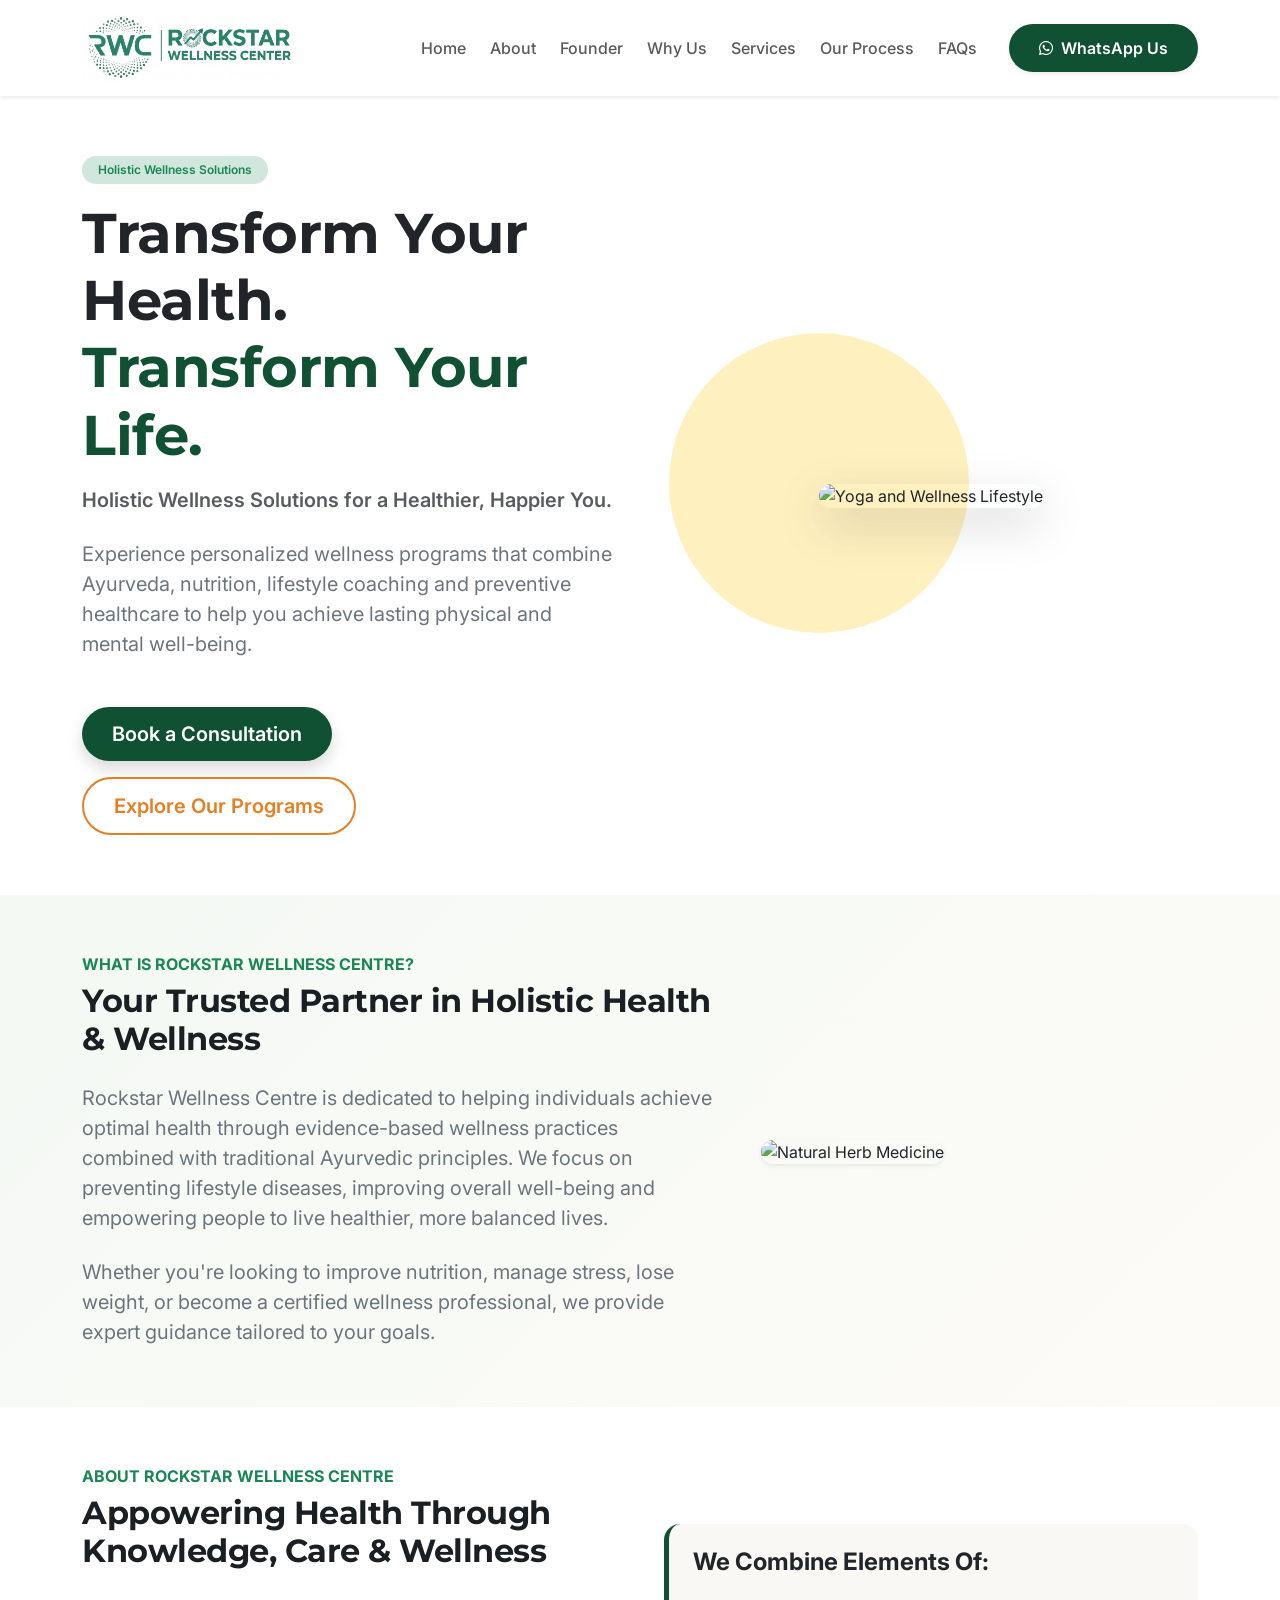
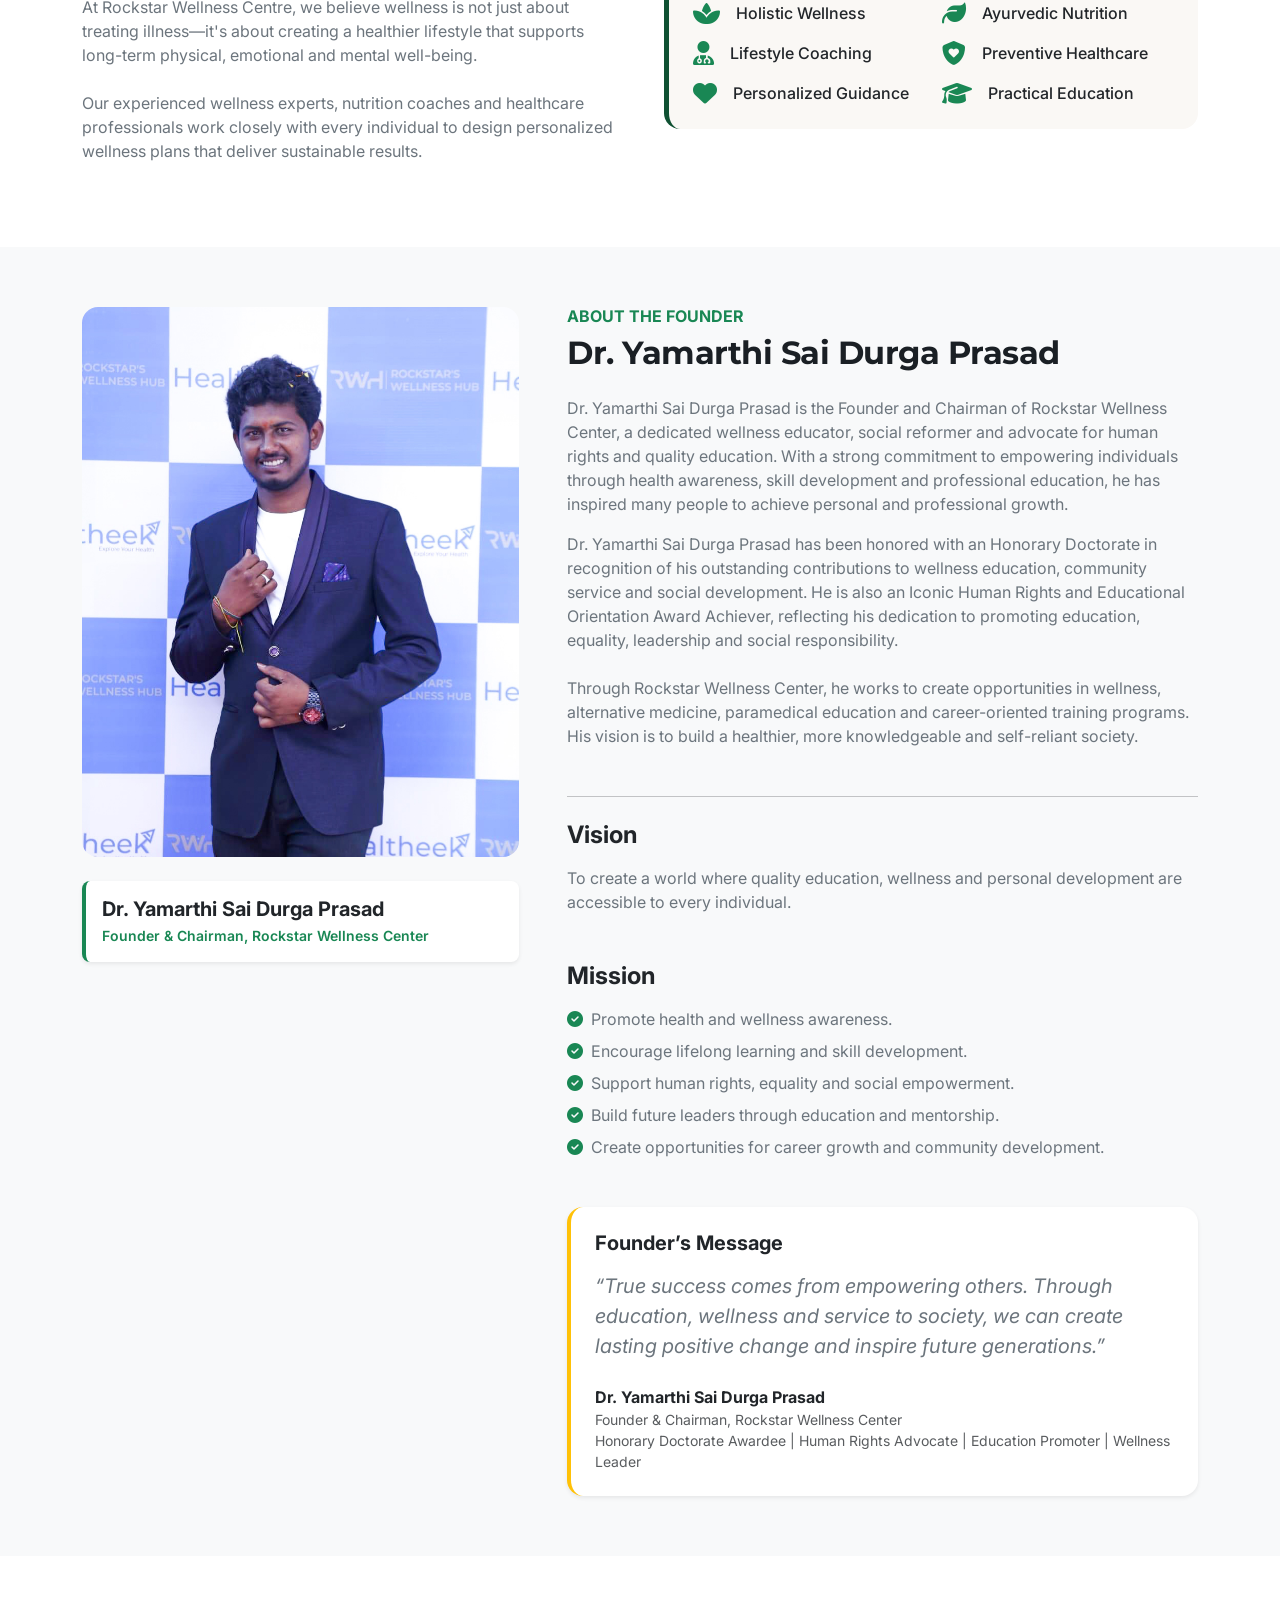
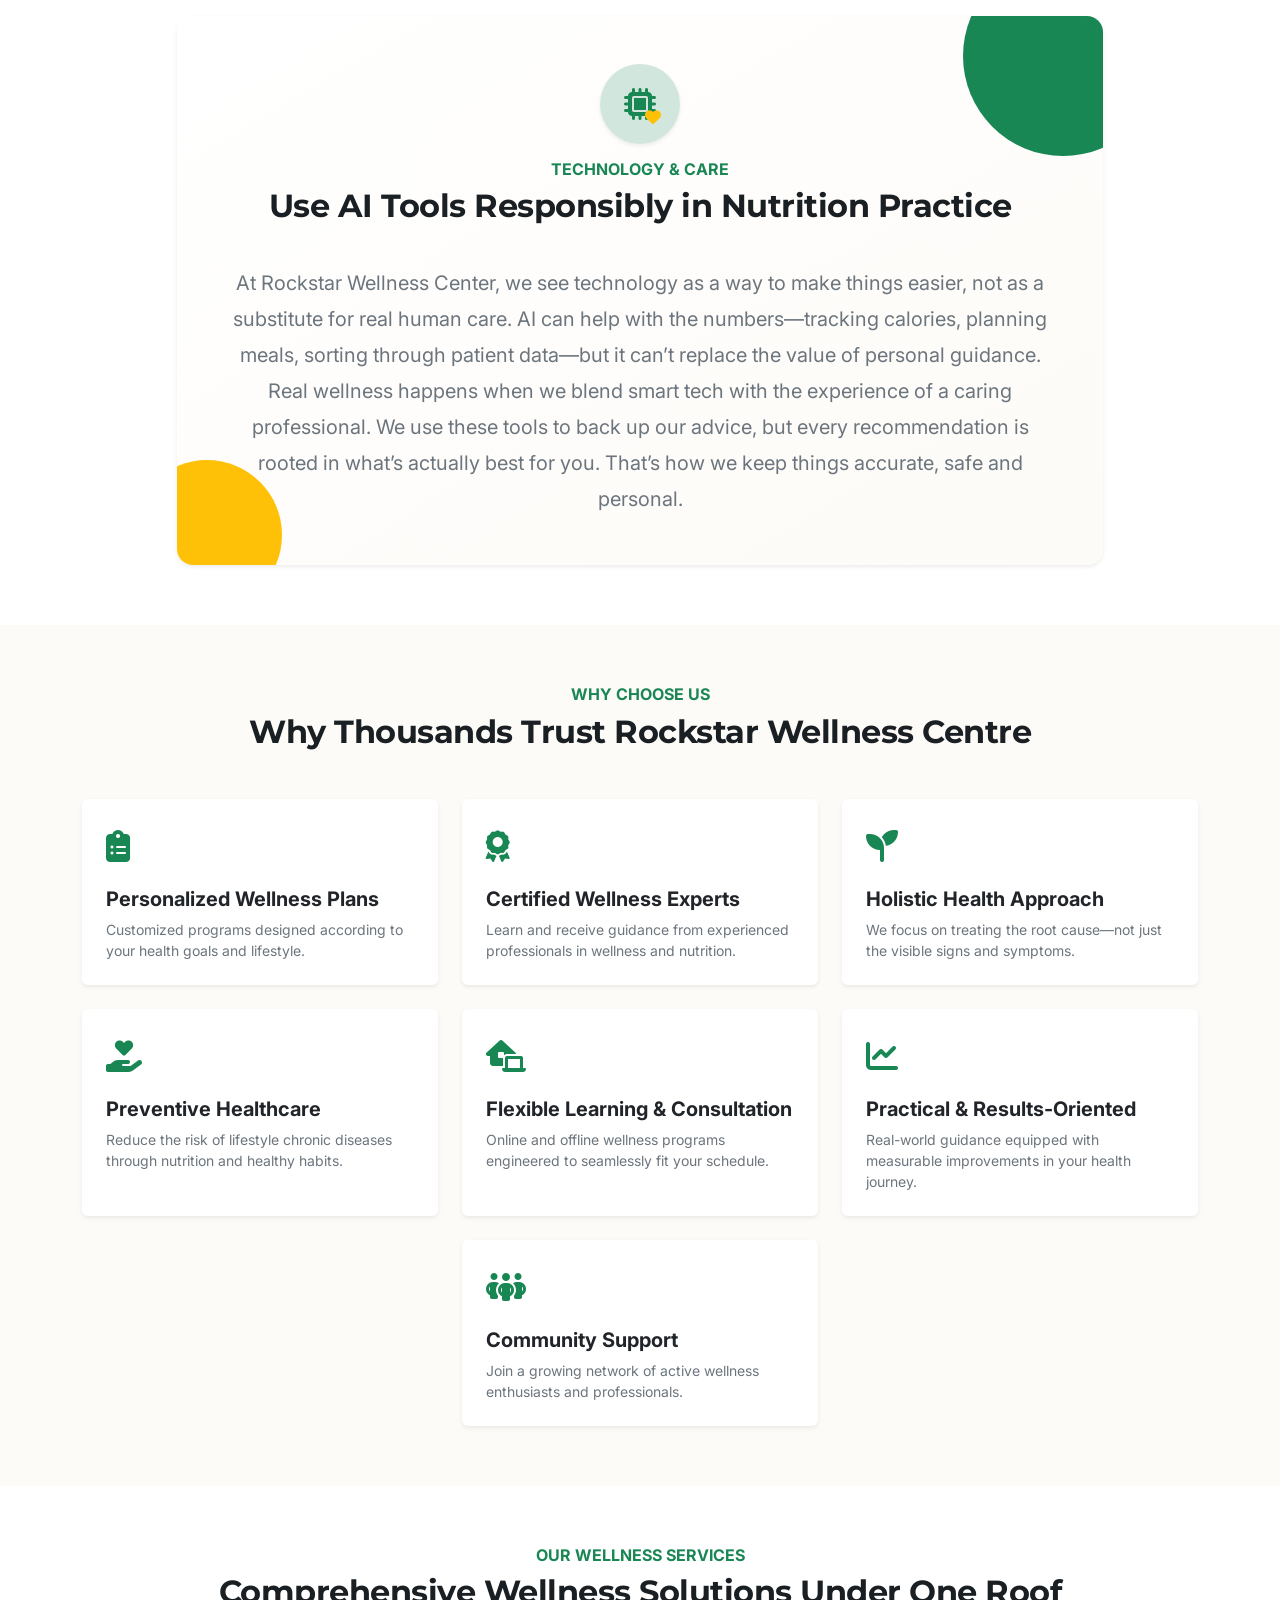
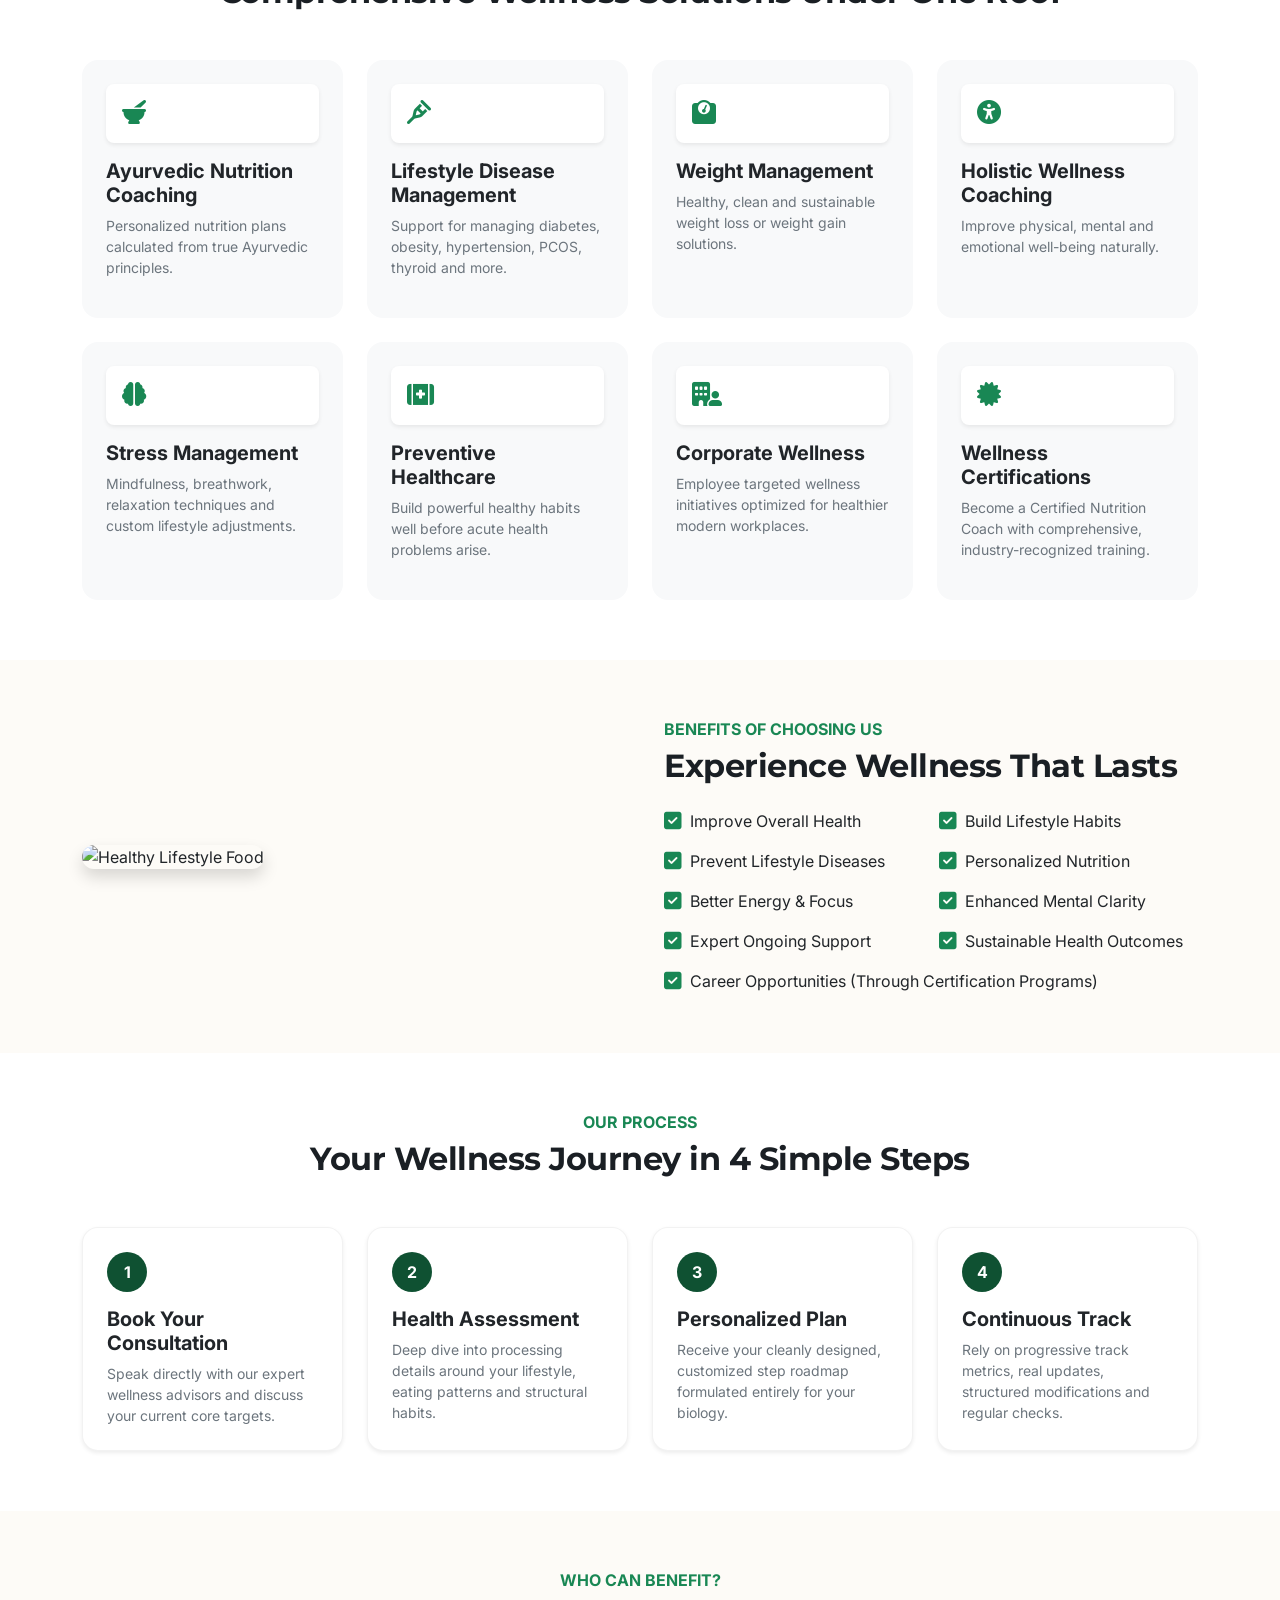
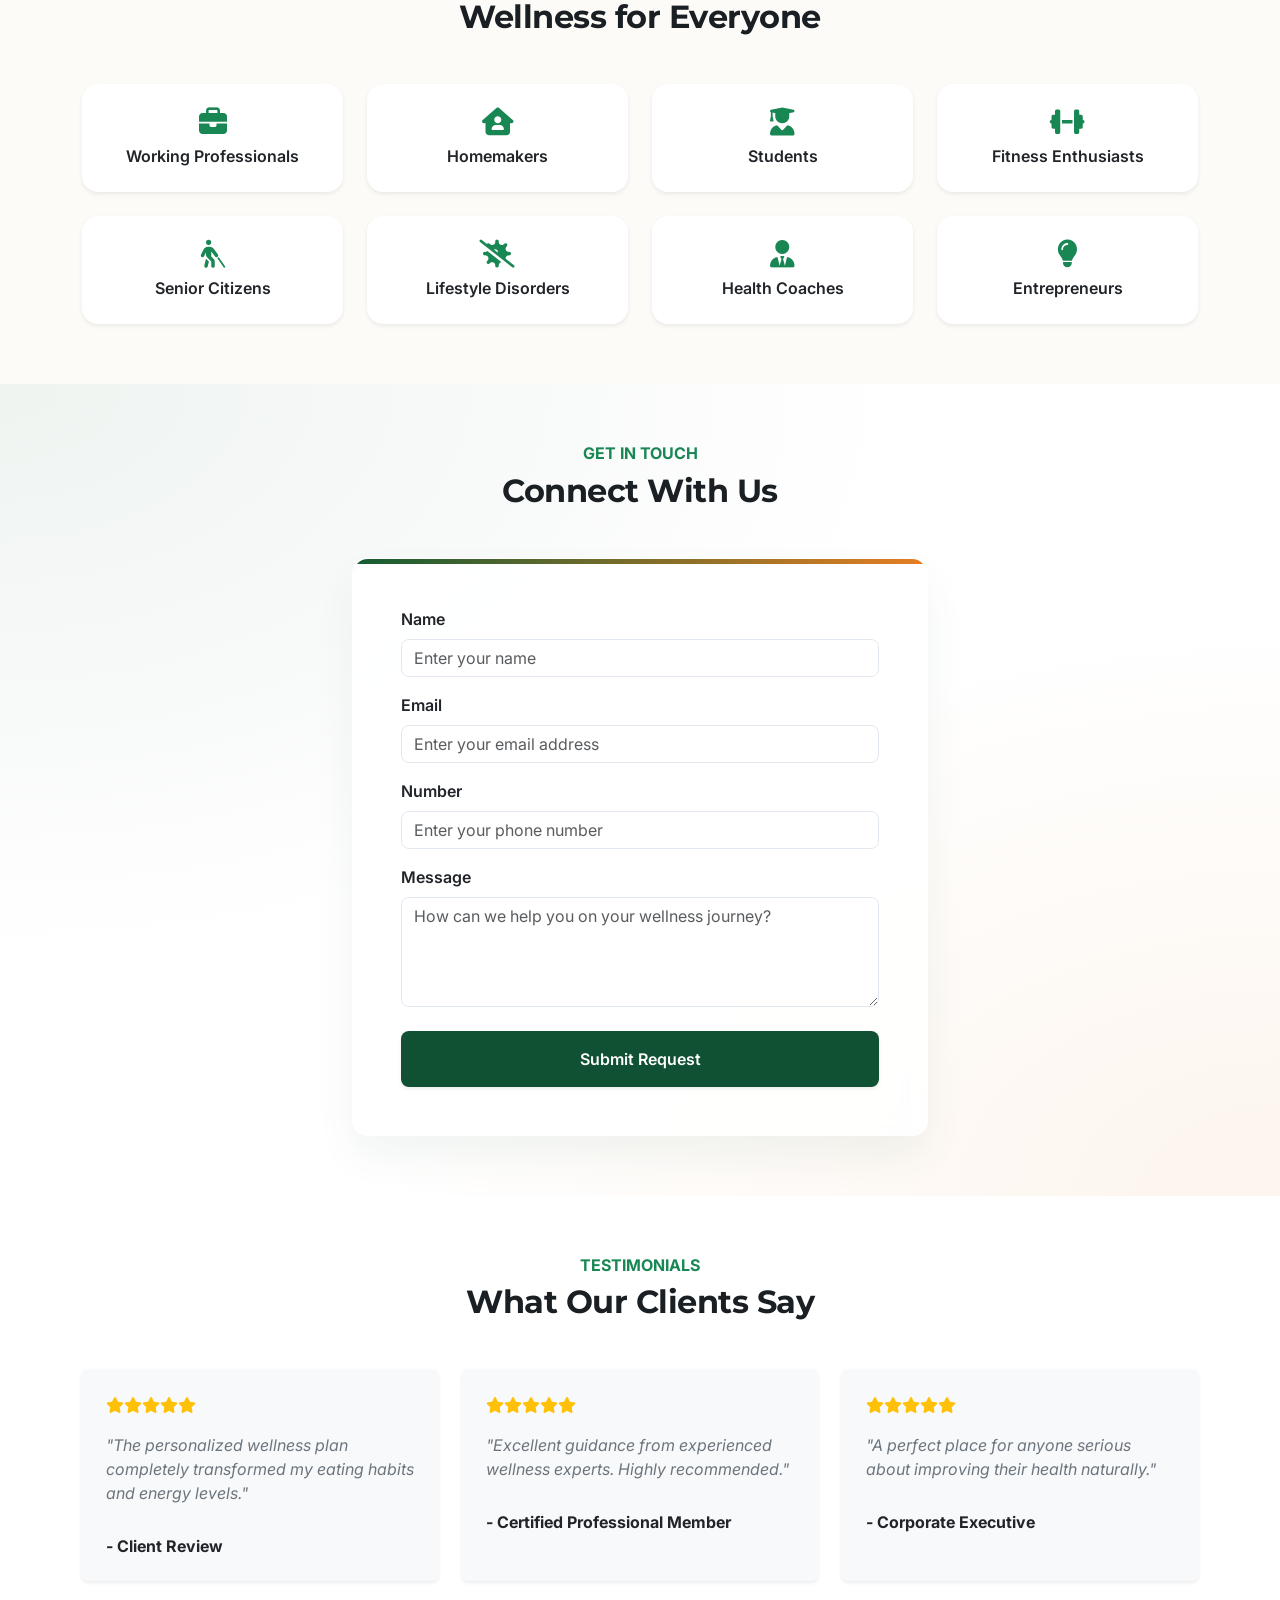
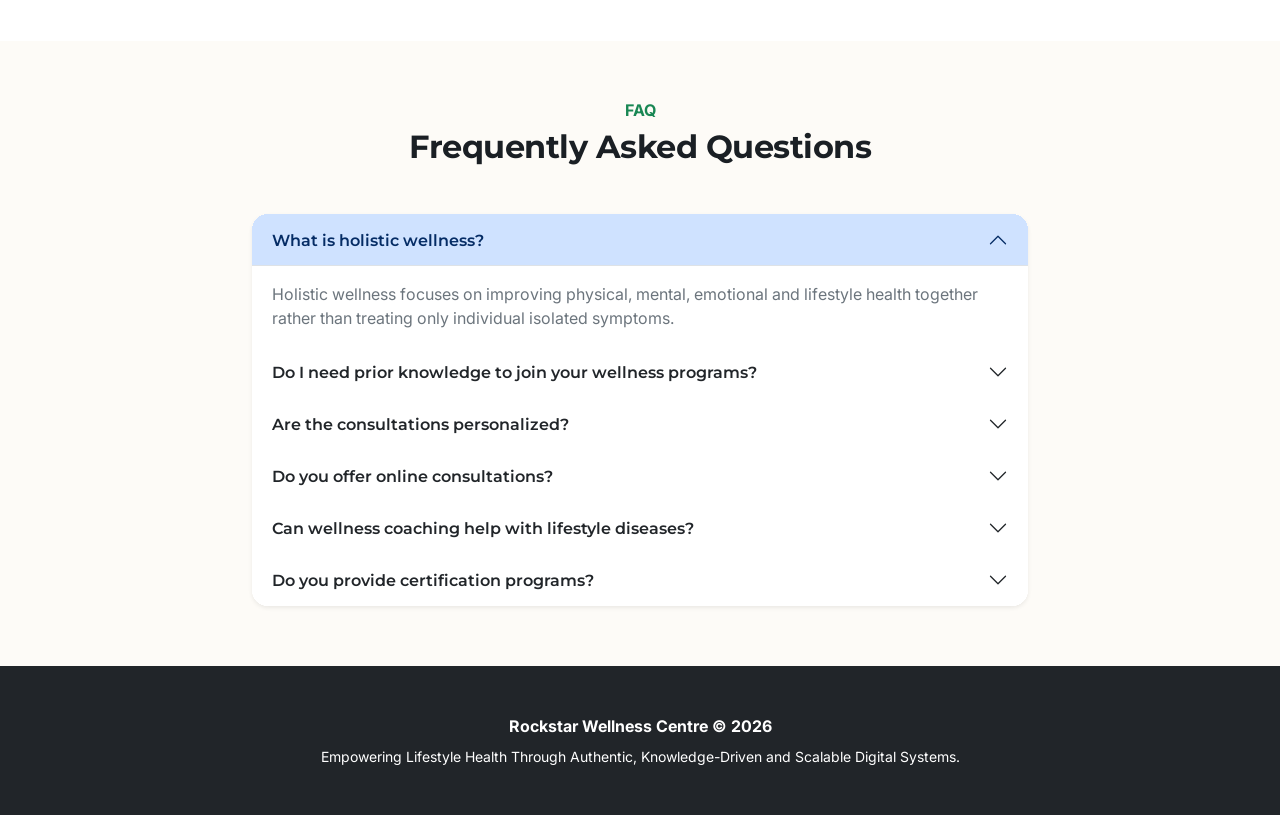
==== commit 6273b468: "added AI section" ====
--- a/index.html
+++ b/index.html
@@ -241,6 +241,38 @@
         </div>
     </section>
 
+    <!-- NEW ADDITION: AI RESPONSIBILITY SECTION -->
+
+    <section id="ai-responsibility" class="section-padding bg-white">
+        <div class="container">
+            <div class="row justify-content-center">
+                <div class="col-lg-10">
+                    <div class="card border-0 rounded-4 shadow-sm p-4 p-md-5 position-relative overflow-hidden hover-lift" style="background: linear-gradient(to right bottom, #ffffff, #fdfbf7);">
+                        
+                        <div class="position-absolute top-0 end-0 bg-success opacity-10 rounded-circle blur" style="width: 200px; height: 200px; transform: translate(30%, -30%);"></div>
+                        <div class="position-absolute bottom-0 start-0 bg-warning opacity-10 rounded-circle blur" style="width: 150px; height: 150px; transform: translate(-30%, 30%);"></div>
+                        
+                        <div class="text-center mb-4 position-relative" style="z-index: 2;">
+                            <div class="d-inline-flex align-items-center justify-content-center bg-success-subtle text-success rounded-circle mb-3 shadow-sm" style="width: 80px; height: 80px;">
+                                <i class="fa-solid fa-microchip fs-2 position-relative">
+                                    <i class="fa-solid fa-heart position-absolute text-warning" style="font-size: 0.5em; bottom: -5px; right: -5px; stroke: white; stroke-width: 2px;"></i>
+                                </i>
+                            </div>
+                            <h6 class="text-success text-uppercase fw-bold mb-2">Technology & Care</h6>
+                            <h2 class="fw-bold mb-3">Use AI Tools Responsibly in Nutrition Practice</h2>
+                        </div>
+                        
+                        <div class="text-center position-relative" style="z-index: 2;">
+                            <p class="text-secondary fs-5 mb-0" style="line-height: 1.8;">
+                                At Rockstar Wellness Center, we see technology as a way to make things easier, not as a substitute for real human care. AI can help with the numbers—tracking calories, planning meals, sorting through patient data—but it can’t replace the value of personal guidance. Real wellness happens when we blend smart tech with the experience of a caring professional. We use these tools to back up our advice, but every recommendation is rooted in what’s actually best for you. That’s how we keep things accurate, safe and personal.
+                            </p>
+                        </div>
+                    </div>
+                </div>
+            </div>
+        </div>
+    </section>
+
     <!-- SECTION 4: WHY CHOOSE US -->
     <section id="why-choose" class="section-padding" style="background-color: var(--soft-bg);">
         <div class="container">
--- a/style.css
+++ b/style.css
@@ -74,7 +74,7 @@
 }
 
 .section-padding {
-    padding: 100px 0;
+    padding: 60px 0;
 }
 
 /* Step Process Line styling */
